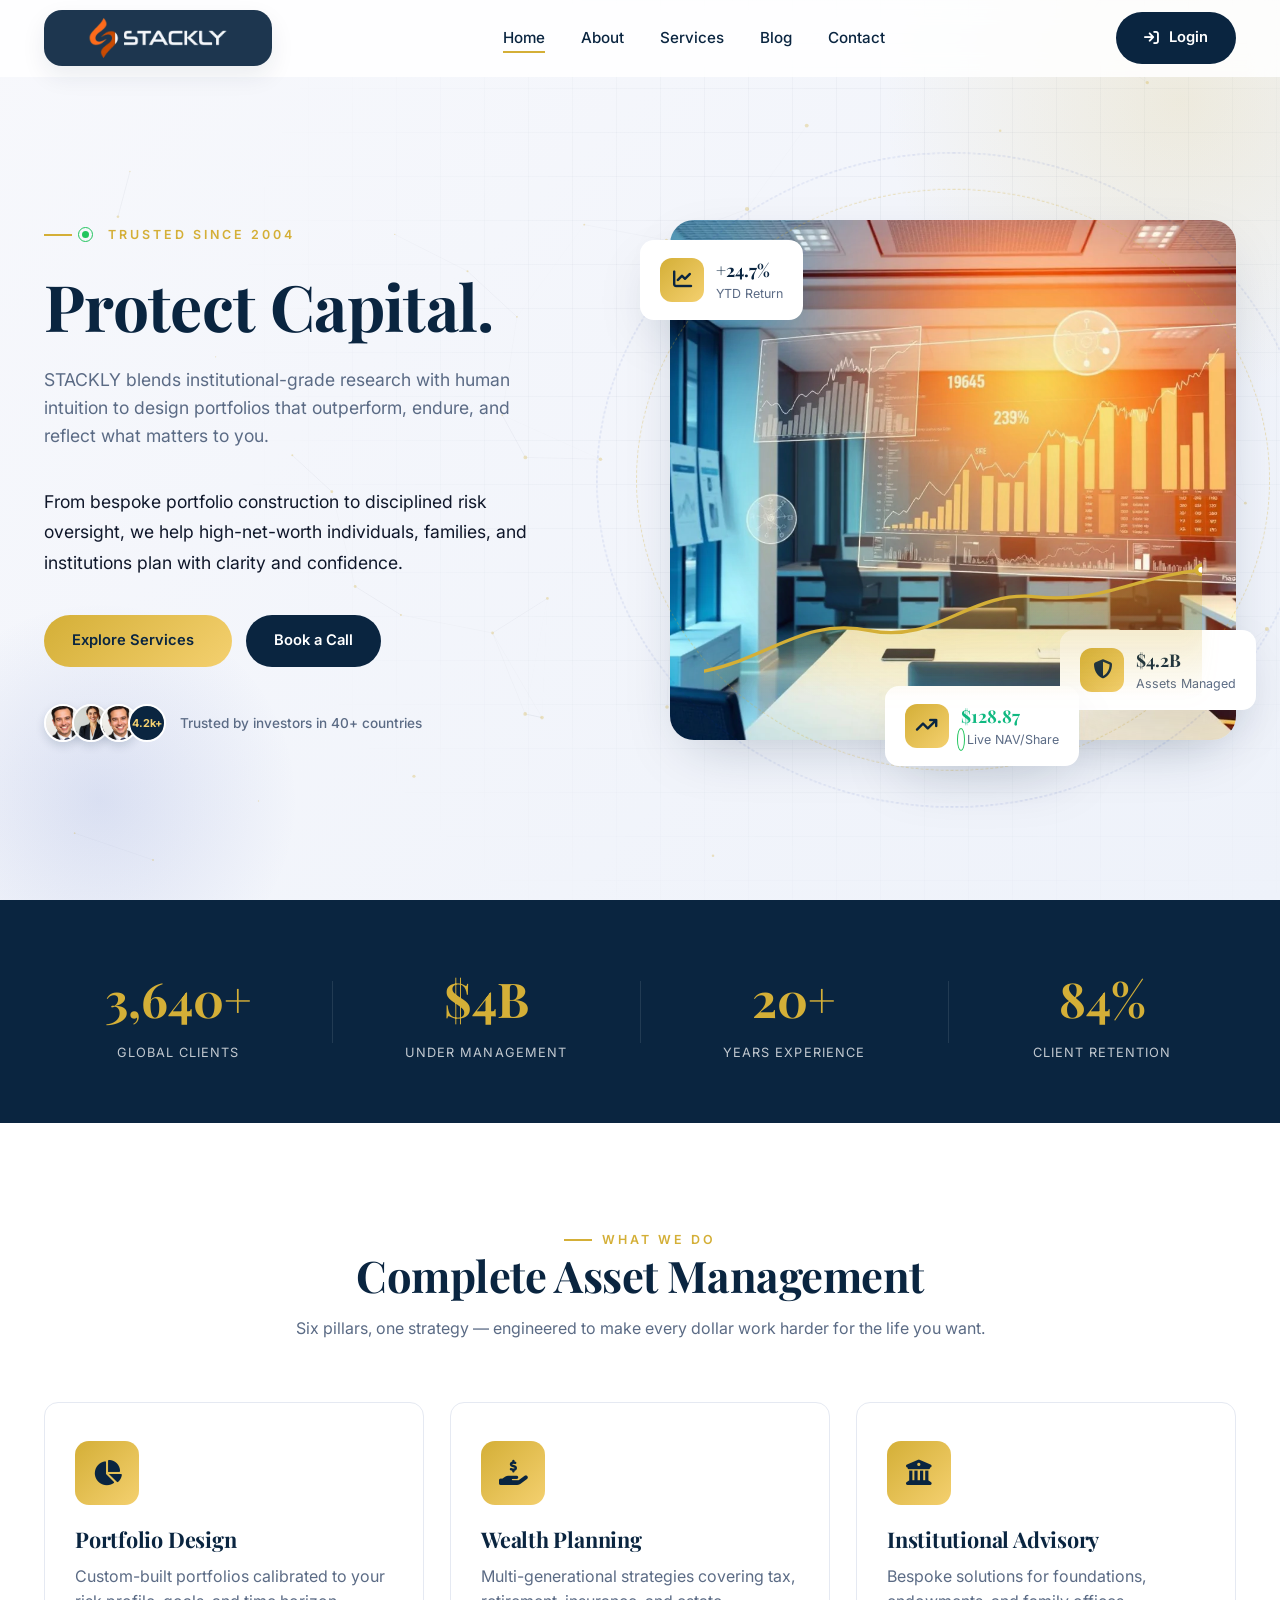
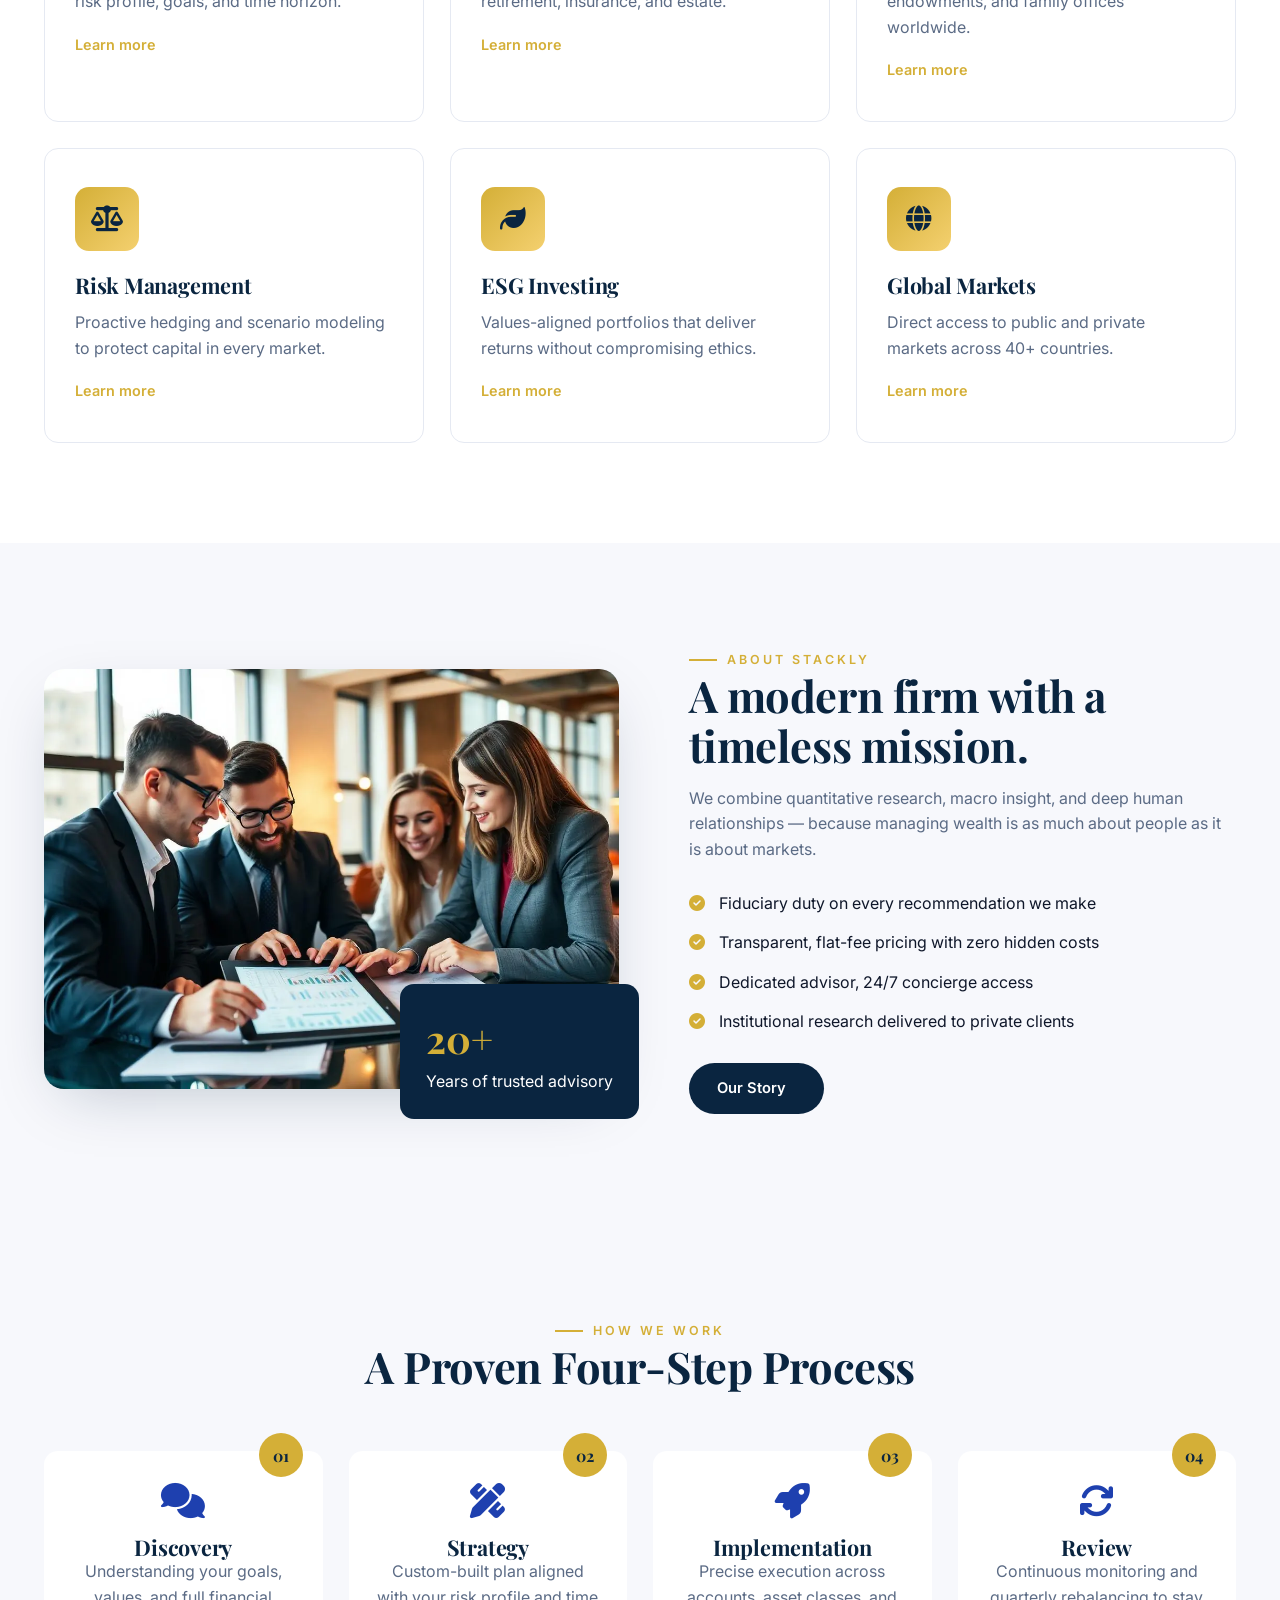
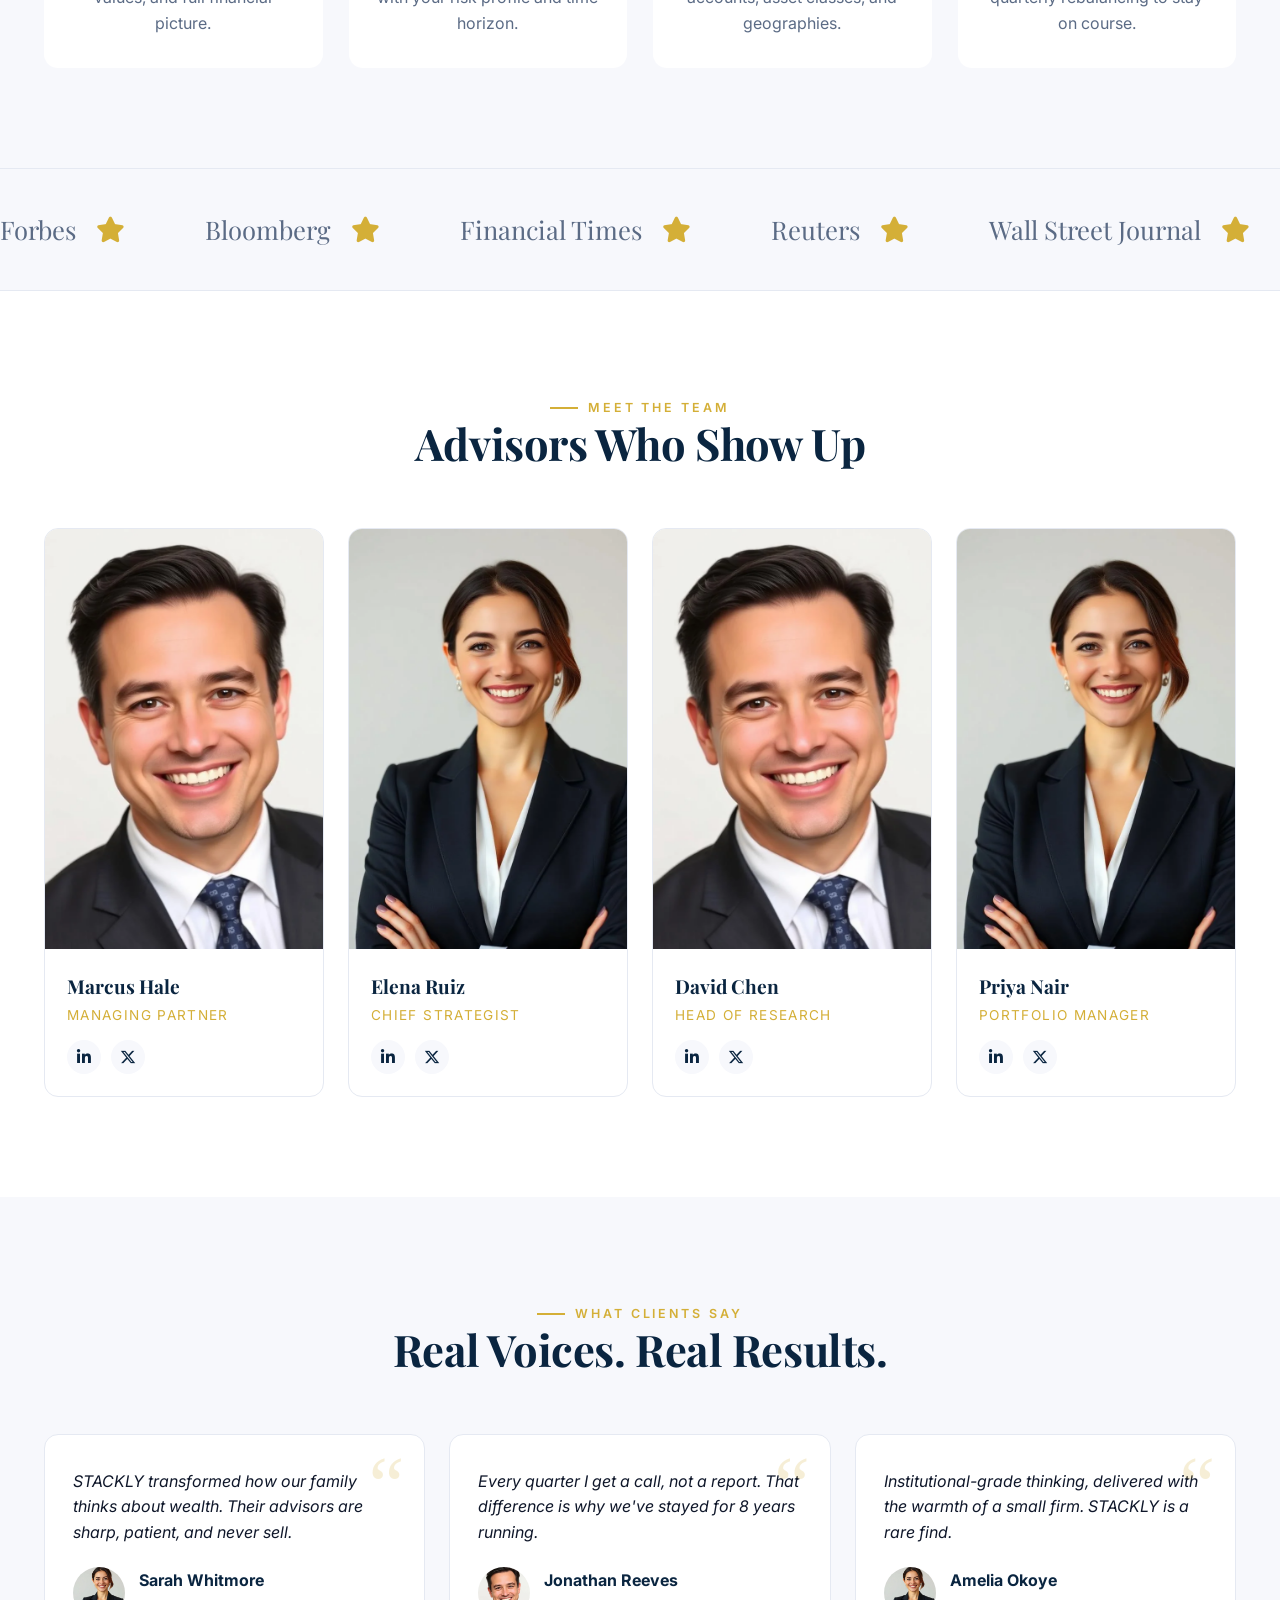
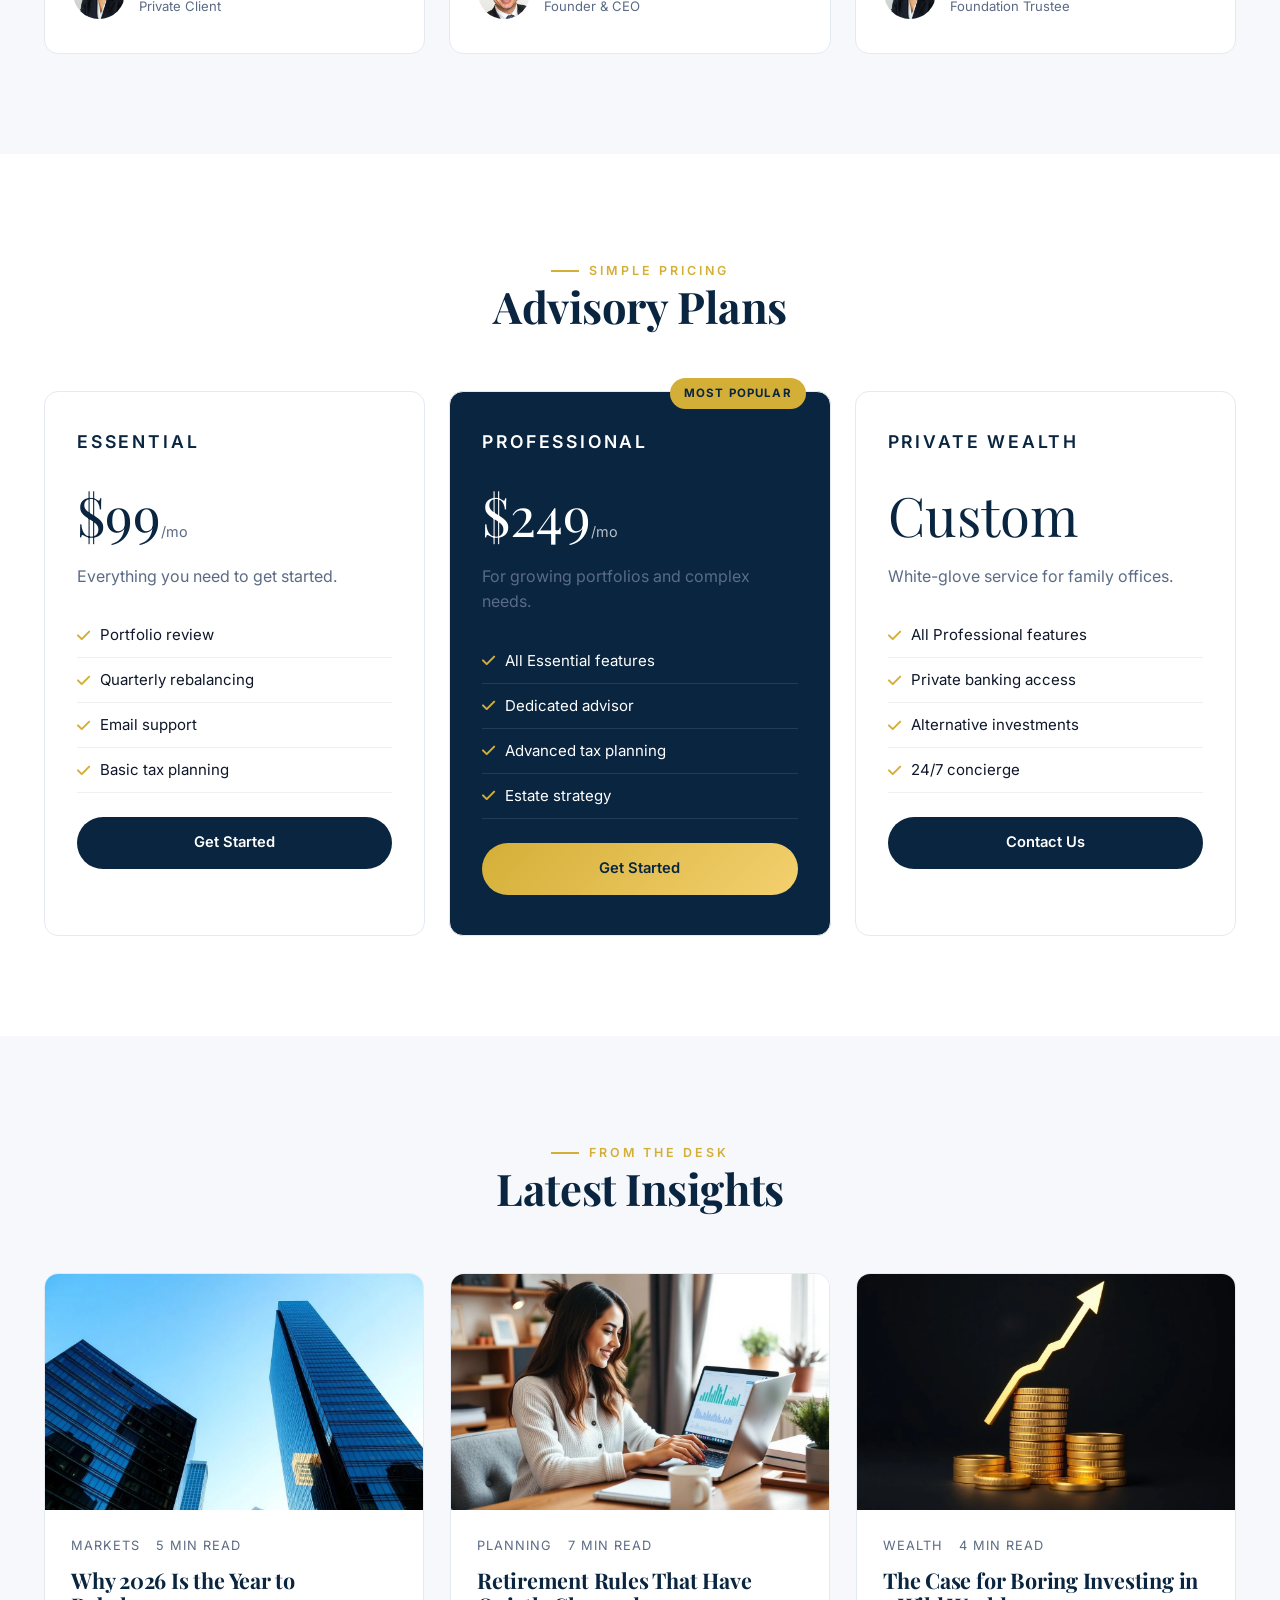
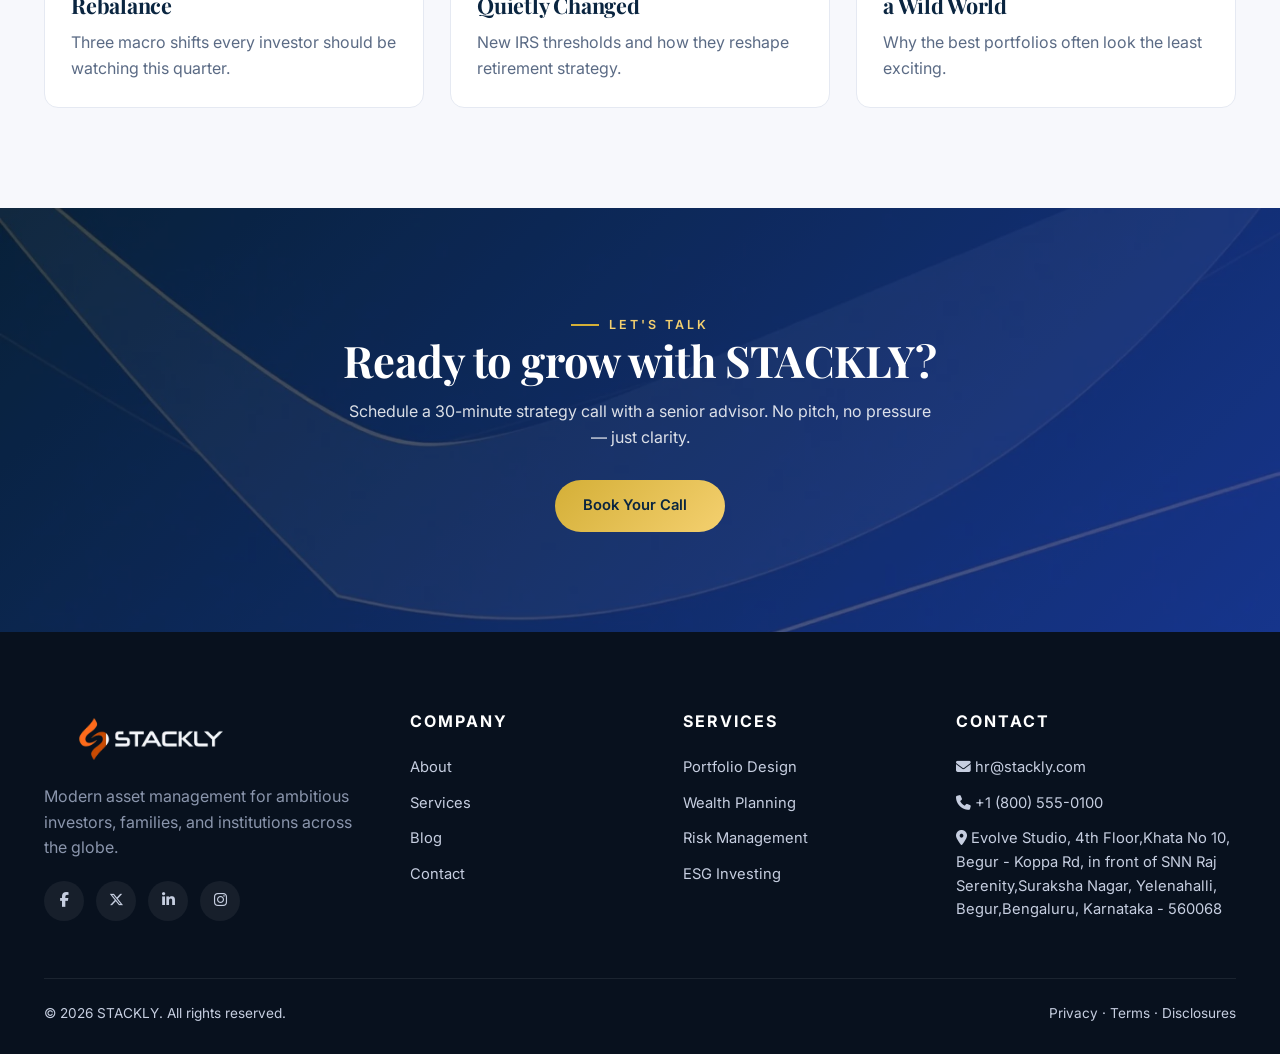
==== index.html @ d9e8af94 "first commit" ====
<!doctype html>
<html lang="en">
<head>
<meta charset="utf-8"/>
<meta name="viewport" content="width=device-width,initial-scale=1"/>
<title>STACKLY — Modern Asset Management for Ambitious Investors</title>
<meta name="description" content="STACKLY is an award-winning asset management firm helping investors build, protect, and grow generational wealth through data-driven strategies."/>
<link rel="preconnect" href="https://fonts.googleapis.com">
<link rel="preconnect" href="https://fonts.gstatic.com" crossorigin>
<link href="https://fonts.googleapis.com/css2?family=Inter:wght@400;500;600;700&family=Playfair+Display:wght@600;700&display=swap" rel="stylesheet">
<link rel="stylesheet" href="https://cdnjs.cloudflare.com/ajax/libs/font-awesome/6.5.1/css/all.min.css">
<link rel="stylesheet" href="css/style.css">
<link rel="icon" href="">
</head>
<body>
<nav class="nav">
  <div class="container nav-inner">
    <a href="index.html" class="nav-logo"><img src="logo-dark-themed%20(1).webp" alt="STACKLY Logo" class="nav-logo-img"/></a>
    <ul class="nav-links">
      <li><a href="index.html" class="active">Home</a></li>
      <li><a href="/about.html">About</a></li>
      <li><a href="/services.html">Services</a></li>
      <li><a href="/blog.html">Blog</a></li>
      <li><a href="/contact.html">Contact</a></li>
    </ul>
    <div class="nav-cta">
      <a href="/login.html" class="btn btn-primary"><i class="fa-solid fa-arrow-right-to-bracket"></i> Login</a>
      <button class="nav-toggle" aria-label="Menu"><i class="fa-solid fa-bars"></i></button>
    </div>
  </div>
</nav>

<!-- 1. HERO -->
<section class="hero">
  <canvas id="heroCanvas" class="hero-canvas" aria-hidden="true"></canvas>
  <div class="hero-grid-overlay" aria-hidden="true"></div>
  <div class="container hero-grid">
    <div class="hero-content reveal-l">
      <span class="eyebrow eyebrow-live"><span class="live-dot"></span>Trusted since 2004</span>
      <h1 class="hero-title"><span id="heroRotator" class="rotator-text">Grow Wealth.</span></h1>
      <p class="hero-sub">STACKLY blends institutional-grade research with human intuition to design portfolios that outperform, endure, and reflect what matters to you.</p>
      <p class="hero-copy">From bespoke portfolio construction to disciplined risk oversight, we help high-net-worth individuals, families, and institutions plan with clarity and confidence.</p>
      <div class="hero-cta">
        <a href="404.html" class="btn btn-gold magnetic"><span class="btn-txt">Explore Services <i class="fa-solid  "></i></span></a>
        <a href="404.html" class="btn btn-primary magnetic"><span class="btn-txt">Book a Call</span></a>
      </div>
      <div class="hero-trust">
        <div class="trust-avatars">
          <img src="/images/team1.webp" alt=""/>
          <img src="/images/team2.webp" alt=""/>
          <img src="/images/team1.webp" alt=""/>
          <span class="trust-more">4.2k+</span>
        </div>
        <span class="trust-txt">Trusted by investors in 40+ countries</span>
      </div>
    </div>
    <div class="hero-visual reveal-r" id="heroVisual">
      <div class="hero-visual-glow"></div>
      <div class="hero-orbit"></div>
      <div class="hero-orbit hero-orbit-2"></div>
      <img src="/images/hero.webp" alt="Asset management dashboard" width="1400" height="875"/>
      <svg class="hero-chart" viewBox="0 0 300 100" preserveAspectRatio="none" aria-hidden="true">
        <defs>
          <linearGradient id="chartFill" x1="0" y1="0" x2="0" y2="1">
            <stop offset="0%" stop-color="#d4af37" stop-opacity=".35"/>
            <stop offset="100%" stop-color="#d4af37" stop-opacity="0"/>
          </linearGradient>
        </defs>
        <path class="chart-fill" fill="url(#chartFill)" stroke="none" d="M0,80 C40,70 60,40 100,50 C140,60 160,20 200,25 C240,30 260,10 300,5 L300,100 L0,100 Z"/>
        <path class="chart-line" fill="none" d="M0,80 C40,70 60,40 100,50 C140,60 160,20 200,25 C240,30 260,10 300,5"/>
        <circle class="chart-dot" r="3.5" cx="300" cy="5"/>
      </svg>
      <div class="hero-badge b1"><div class="ic"><i class="fa-solid fa-chart-line"></i></div><div><div class="val" data-count-badge="24.7" data-badge-suffix="%" data-badge-prefix="+">+0%</div><div class="lbl">YTD Return</div></div></div>
      <div class="hero-badge b2"><div class="ic"><i class="fa-solid fa-shield-halved"></i></div><div><div class="val" data-count-badge="4.2" data-badge-suffix="B" data-badge-prefix="$">$0B</div><div class="lbl">Assets Managed</div></div></div>
      <div class="hero-badge b3 ticker-badge"><div class="ic ic-pulse"><i class="fa-solid fa-arrow-trend-up"></i></div><div><div class="val" id="tickerVal">$128.42</div><div class="lbl"><span class="live-dot sm"></span>Live NAV/Share</div></div></div>
    </div>
  </div>
</section>

<!-- 2. STATS -->
<section class="stats">
  <div class="container stats-grid">
    <div class="stat reveal-s"><div class="stat-num"><span data-count="4200" data-suffix="+">0</span></div><div class="stat-lbl">Global Clients</div></div>
    <div class="stat reveal-s"><div class="stat-num">$<span data-count="4">0</span>B</div><div class="stat-lbl">Under Management</div></div>
    <div class="stat reveal-s"><div class="stat-num"><span data-count="20">0</span>+</div><div class="stat-lbl">Years Experience</div></div>
    <div class="stat reveal-s"><div class="stat-num"><span data-count="98">0</span>%</div><div class="stat-lbl">Client Retention</div></div>
  </div>
</section>

<!-- 3. SERVICES -->
<section class="section">
  <div class="container">
    <div class="sec-head reveal"><span class="eyebrow">What we do</span><h2>Complete Asset Management</h2><p>Six pillars, one strategy — engineered to make every dollar work harder for the life you want.</p></div>
    <div class="svc-grid">
      <div class="svc-card reveal"><div class="svc-icon"><i class="fa-solid fa-chart-pie"></i></div><h3>Portfolio Design</h3><p>Custom-built portfolios calibrated to your risk profile, goals, and time horizon.</p><a href="404.html" class="svc-link">Learn more <i class="fa-solid "></i></a></div>
      <div class="svc-card reveal" data-stag="1"><div class="svc-icon"><i class="fa-solid fa-hand-holding-dollar"></i></div><h3>Wealth Planning</h3><p>Multi-generational strategies covering tax, retirement, insurance, and estate.</p><a href="404.html" class="svc-link">Learn more <i class="fa-solid  "></i></a></div>
      <div class="svc-card reveal" data-stag="2"><div class="svc-icon"><i class="fa-solid fa-building-columns"></i></div><h3>Institutional Advisory</h3><p>Bespoke solutions for foundations, endowments, and family offices worldwide.</p><a href="404.html" class="svc-link">Learn more <i class="fa-solid  "></i></a></div>
      <div class="svc-card reveal" data-stag="3"><div class="svc-icon"><i class="fa-solid fa-scale-balanced"></i></div><h3>Risk Management</h3><p>Proactive hedging and scenario modeling to protect capital in every market.</p><a href="404.html" class="svc-link">Learn more <i class="fa-solid  "></i></a></div>
      <div class="svc-card reveal" data-stag="4"><div class="svc-icon"><i class="fa-solid fa-leaf"></i></div><h3>ESG Investing</h3><p>Values-aligned portfolios that deliver returns without compromising ethics.</p><a href="404.html" class="svc-link">Learn more <i class="fa-solid  "></i></a></div>
      <div class="svc-card reveal" data-stag="5"><div class="svc-icon"><i class="fa-solid fa-globe"></i></div><h3>Global Markets</h3><p>Direct access to public and private markets across 40+ countries.</p><a href="404.html" class="svc-link">Learn more <i class="fa-solid "></i></a></div>
    </div>
  </div>
</section>

<!-- 4. ABOUT -->
<section class="section" style="background:var(--soft)">
  <div class="container about-grid">
    <div class="about-visual reveal-l">
      <img src="/images/about1.webp" alt="STACKLY team" width="1200" height="800"/>
      <div class="badge"><b>20+</b><span>Years of trusted advisory</span></div>
    </div>
    <div class="reveal-r">
      <span class="eyebrow">About STACKLY</span>
      <h2>A modern firm with a timeless mission.</h2>
      <p style="margin-top:16px">We combine quantitative research, macro insight, and deep human relationships — because managing wealth is as much about people as it is about markets.</p>
      <ul class="checklist">
        <li><i class="fa-solid fa-circle-check"></i> Fiduciary duty on every recommendation we make</li>
        <li><i class="fa-solid fa-circle-check"></i> Transparent, flat-fee pricing with zero hidden costs</li>
        <li><i class="fa-solid fa-circle-check"></i> Dedicated advisor, 24/7 concierge access</li>
        <li><i class="fa-solid fa-circle-check"></i> Institutional research delivered to private clients</li>
      </ul>
      <a href="404.html" class="btn btn-primary" style="margin-top:28px">Our Story <i class="fa-solid  "></i></a>
    </div>
  </div>
</section>

<!-- 5. PROCESS -->
<section class="section process">
  <div class="container">
    <div class="sec-head reveal"><span class="eyebrow">How we work</span><h2>A Proven Four-Step Process</h2></div>
    <div class="proc-grid">
      <div class="proc reveal"><div class="proc-num">01</div><i class="fa-solid fa-comments"></i><h3>Discovery</h3><p>Understanding your goals, values, and full financial picture.</p></div>
      <div class="proc reveal" data-stag="1"><div class="proc-num">02</div><i class="fa-solid fa-pen-ruler"></i><h3>Strategy</h3><p>Custom-built plan aligned with your risk profile and time horizon.</p></div>
      <div class="proc reveal" data-stag="2"><div class="proc-num">03</div><i class="fa-solid fa-rocket"></i><h3>Implementation</h3><p>Precise execution across accounts, asset classes, and geographies.</p></div>
      <div class="proc reveal" data-stag="3"><div class="proc-num">04</div><i class="fa-solid fa-arrows-rotate"></i><h3>Review</h3><p>Continuous monitoring and quarterly rebalancing to stay on course.</p></div>
    </div>
  </div>
</section>

<!-- 6. MARQUEE -->
<div class="marquee">
  <div class="marquee-track">
    <div class="marquee-item">Forbes <i class="fa-solid fa-star"></i></div>
    <div class="marquee-item">Bloomberg <i class="fa-solid fa-star"></i></div>
    <div class="marquee-item">Financial Times <i class="fa-solid fa-star"></i></div>
    <div class="marquee-item">Reuters <i class="fa-solid fa-star"></i></div>
    <div class="marquee-item">Wall Street Journal <i class="fa-solid fa-star"></i></div>
    <div class="marquee-item">The Economist <i class="fa-solid fa-star"></i></div>
    <div class="marquee-item">Forbes <i class="fa-solid fa-star"></i></div>
    <div class="marquee-item">Bloomberg <i class="fa-solid fa-star"></i></div>
    <div class="marquee-item">Financial Times <i class="fa-solid fa-star"></i></div>
    <div class="marquee-item">Reuters <i class="fa-solid fa-star"></i></div>
  </div>
</div>

<!-- 7. TEAM -->
<section class="section">
  <div class="container">
    <div class="sec-head reveal"><span class="eyebrow">Meet the team</span><h2>Advisors Who Show Up</h2></div>
    <div class="team-grid">
      <div class="team-card reveal"><img src="/images/team1.webp" alt="Advisor" width="800" height="1000"/><div class="team-info"><b>Marcus Hale</b><span>Managing Partner</span><div class="team-social"><a href="404.html" data-social><i class="fa-brands fa-linkedin-in"></i></a><a href="404.html" data-social><i class="fa-brands fa-x-twitter"></i></a></div></div></div>
      <div class="team-card reveal" data-stag="1"><img src="/images/team2.webp" alt="Advisor" width="800" height="1000"/><div class="team-info"><b>Elena Ruiz</b><span>Chief Strategist</span><div class="team-social"><a href="404.html" data-social><i class="fa-brands fa-linkedin-in"></i></a><a href="404.html" data-social><i class="fa-brands fa-x-twitter"></i></a></div></div></div>
      <div class="team-card reveal" data-stag="2"><img src="/images/team1.webp" alt="Advisor" width="800" height="1000"/><div class="team-info"><b>David Chen</b><span>Head of Research</span><div class="team-social"><a href="404.html" data-social><i class="fa-brands fa-linkedin-in"></i></a><a href="404.html" data-social><i class="fa-brands fa-x-twitter"></i></a></div></div></div>
      <div class="team-card reveal" data-stag="3"><img src="/images/team2.webp" alt="Advisor" width="800" height="1000"/><div class="team-info"><b>Priya Nair</b><span>Portfolio Manager</span><div class="team-social"><a href="404.html" data-social><i class="fa-brands fa-linkedin-in"></i></a><a href="404.html" data-social><i class="fa-brands fa-x-twitter"></i></a></div></div></div>
    </div>
  </div>
</section>

<!-- 8. TESTIMONIALS -->
<section class="section" style="background:var(--soft)">
  <div class="container">
    <div class="sec-head reveal"><span class="eyebrow">What clients say</span><h2>Real Voices. Real Results.</h2></div>
    <div class="test-grid">
      <div class="test reveal"><p>STACKLY transformed how our family thinks about wealth. Their advisors are sharp, patient, and never sell.</p><div class="test-who"><img src="/images/team2.webp" class="av" alt=""/><div><b>Sarah Whitmore</b><span>Private Client</span></div></div></div>
      <div class="test reveal" data-stag="1"><p>Every quarter I get a call, not a report. That difference is why we've stayed for 8 years running.</p><div class="test-who"><img src="/images/team1.webp" class="av" alt=""/><div><b>Jonathan Reeves</b><span>Founder & CEO</span></div></div></div>
      <div class="test reveal" data-stag="2"><p>Institutional-grade thinking, delivered with the warmth of a small firm. STACKLY is a rare find.</p><div class="test-who"><img src="/images/team2.webp" class="av" alt=""/><div><b>Amelia Okoye</b><span>Foundation Trustee</span></div></div></div>
    </div>
  </div>
</section>

<!-- 9. PRICING -->
<section class="section">
  <div class="container">
    <div class="sec-head reveal"><span class="eyebrow">Simple pricing</span><h2>Advisory Plans</h2></div>
    <div class="price-grid">
      <div class="price reveal"><h3>Essential</h3><div class="amt">$99<small>/mo</small></div><p>Everything you need to get started.</p><ul><li><i class="fa-solid fa-check"></i>Portfolio review</li><li><i class="fa-solid fa-check"></i>Quarterly rebalancing</li><li><i class="fa-solid fa-check"></i>Email support</li><li><i class="fa-solid fa-check"></i>Basic tax planning</li></ul><a href="/contact.html" class="btn btn-primary" style="width:100%;justify-content:center">Get Started</a></div>
      <div class="price pop reveal" data-stag="1"><span class="price-tag">Most Popular</span><h3>Professional</h3><div class="amt">$249<small>/mo</small></div><p>For growing portfolios and complex needs.</p><ul><li><i class="fa-solid fa-check"></i>All Essential features</li><li><i class="fa-solid fa-check"></i>Dedicated advisor</li><li><i class="fa-solid fa-check"></i>Advanced tax planning</li><li><i class="fa-solid fa-check"></i>Estate strategy</li></ul><a href="/contact.html" class="btn btn-gold" style="width:100%;justify-content:center">Get Started</a></div>
      <div class="price reveal" data-stag="2"><h3>Private Wealth</h3><div class="amt">Custom</div><p>White-glove service for family offices.</p><ul><li><i class="fa-solid fa-check"></i>All Professional features</li><li><i class="fa-solid fa-check"></i>Private banking access</li><li><i class="fa-solid fa-check"></i>Alternative investments</li><li><i class="fa-solid fa-check"></i>24/7 concierge</li></ul><a href="/contact.html" class="btn btn-primary" style="width:100%;justify-content:center">Contact Us</a></div>
    </div>
  </div>
</section>

<!-- 10. BLOG -->
<section class="section" style="background:var(--soft)">
  <div class="container">
    <div class="sec-head reveal"><span class="eyebrow">From the desk</span><h2>Latest Insights</h2></div>
    <div class="blog-grid">
      <a href="404.html" class="blog-card reveal"><div class="blog-thumb"><img src="/images/blog1.webp" alt=""/></div><div class="blog-body"><div class="blog-meta"><span>Markets</span><span>5 min read</span></div><h3>Why 2026 Is the Year to Rebalance</h3><p>Three macro shifts every investor should be watching this quarter.</p></div></a>
      <a href="404.html" class="blog-card reveal" data-stag="1"><div class="blog-thumb"><img src="/images/blog2.webp" alt=""/></div><div class="blog-body"><div class="blog-meta"><span>Planning</span><span>7 min read</span></div><h3>Retirement Rules That Have Quietly Changed</h3><p>New IRS thresholds and how they reshape retirement strategy.</p></div></a>
      <a href="404.html" class="blog-card reveal" data-stag="2"><div class="blog-thumb"><img src="/images/blog3.webp" alt=""/></div><div class="blog-body"><div class="blog-meta"><span>Wealth</span><span>4 min read</span></div><h3>The Case for Boring Investing in a Wild World</h3><p>Why the best portfolios often look the least exciting.</p></div></a>
    </div>
  </div>
</section>

<!-- 11. CTA -->
<section class="section cta">
  <div class="container">
    <span class="eyebrow" style="color:var(--gold2)">Let's talk</span>
    <h2>Ready to grow with STACKLY?</h2>
    <p>Schedule a 30-minute strategy call with a senior advisor. No pitch, no pressure — just clarity.</p>
    <a href="/contact.html" class="btn btn-gold">Book Your Call <i class="fa-solid "></i></a>
  </div>
</section>

<!-- FOOTER -->
<footer class="footer">
  <div class="container">
    <div class="footer-grid">
      <div>
        <a href="index.html" class="footer-brand-logo"><img src="logo-dark-themed%20(1).webp" alt="STACKLY" class="brand-logo"/></a>
        <p style="color:#8a95ac">Modern asset management for ambitious investors, families, and institutions across the globe.</p>
        <div class="socials">
          <a href="404.html" data-social aria-label="Facebook"><i class="fa-brands fa-facebook-f"></i></a>
          <a href="404.html" data-social aria-label="Twitter"><i class="fa-brands fa-x-twitter"></i></a>
          <a href="404.html" data-social aria-label="LinkedIn"><i class="fa-brands fa-linkedin-in"></i></a>
          <a href="404.html" data-social aria-label="Instagram"><i class="fa-brands fa-instagram"></i></a>
        </div>
      </div>
      <div><h4>Company</h4><a href="/about.html">About</a><a href="/services.html">Services</a><a href="/blog.html">Blog</a><a href="/contact.html">Contact</a></div>
      <div><h4>Services</h4><a href="404.html">Portfolio Design</a><a href="404.html">Wealth Planning</a><a href="404.html">Risk Management</a><a href="404.html">ESG Investing</a></div>
      <div><h4>Contact</h4><a href="mailto:hello@stackly.com"><i class="fa-solid fa-envelope"></i> hr@stackly.com</a><a href="tel:+18005550100"><i class="fa-solid fa-phone"></i> +1 (800) 555-0100</a><a href="/contact.html"><i class="fa-solid fa-location-dot"></i> Evolve Studio, 4th Floor,Khata No 10, Begur - Koppa Rd, in front of SNN Raj Serenity,Suraksha Nagar, Yelenahalli, Begur,Bengaluru, Karnataka - 560068</a></div>
    </div>
    <div class="footer-bot"><span>© <span data-year></span> STACKLY. All rights reserved.</span><span>Privacy · Terms · Disclosures</span></div>
  </div>
</footer>
<script src="js/main.js"></script>
</body>
</html>
---- css/style.css ----
/* STACKLY — Asset Management */
:root{
  --bg:#0b1220;--bg2:#0f172a;--surface:#111a2e;--card:#141e36;
  --ink:#0b1220;--text:#0f172a;--muted:#5b6b85;--line:#e5e9f2;
  --gold:#d4af37;--gold2:#f4d06f;--primary:#0a2540;--accent:#1e40af;
  --white:#ffffff;--soft:#f7f8fc;
  --shadow:0 20px 60px -20px rgba(10,37,64,.25);
  --radius:14px;--container:1240px;
  --ease:cubic-bezier(.2,.7,.2,1);
}
*{box-sizing:border-box;margin:0;padding:0}
html{scroll-behavior:smooth}
body{font-family:'Inter',system-ui,-apple-system,Segoe UI,Roboto,sans-serif;color:var(--text);background:#fff;line-height:1.6;-webkit-font-smoothing:antialiased;overflow-x:hidden}
h1,h2,h3,h4{font-family:'Playfair Display',Georgia,serif;color:var(--primary);line-height:1.15;font-weight:700;letter-spacing:-.01em}
h1{font-size:clamp(2.4rem,5vw,4.4rem)}
h2{font-size:clamp(1.9rem,3.4vw,2.9rem)}
h3{font-size:1.35rem}
p{color:var(--muted)}
a{color:inherit;text-decoration:none}
img{max-width:100%;display:block}
.container{max-width:var(--container);margin:0 auto;padding:0 24px}
.section{padding:100px 0;position:relative}
.eyebrow{display:inline-flex;align-items:center;gap:10px;font-size:.78rem;letter-spacing:.24em;text-transform:uppercase;color:var(--gold);font-weight:600}
.eyebrow::before{content:"";width:28px;height:2px;background:var(--gold)}
.btn{display:inline-flex;align-items:center;gap:10px;padding:14px 28px;border-radius:999px;font-weight:600;font-size:.92rem;transition:.35s var(--ease);border:none;cursor:pointer;position:relative;overflow:hidden}
.btn-primary{background:var(--primary);color:#fff}
.btn-primary:hover{background:var(--gold);color:var(--primary);transform:translateY(-3px);box-shadow:0 15px 30px -10px rgba(212,175,55,.5)}
.btn-gold{background:linear-gradient(135deg,var(--gold),var(--gold2));color:var(--primary)}
.btn-gold:hover{transform:translateY(-3px);box-shadow:0 15px 30px -10px rgba(212,175,55,.6)}
.btn-ghost{background:transparent;color:#fff;border:1px solid rgba(255,255,255,.3)}
.btn-ghost:hover{background:#fff;color:var(--primary)}
.form-error{color:#ff8f8f;font-size:.88rem;margin-top:10px;min-height:20px;width:100%;text-align:center}
.btn i{transition:transform .3s var(--ease)}
.btn:hover i{transform:translateX(4px)}

/* NAV */
.nav{position:fixed;top:0;left:0;right:0;z-index:100;padding:10px 0;background:rgba(255,255,255,.85);backdrop-filter:blur(14px);border-bottom:1px solid transparent;transition:.3s}
.nav.scrolled{box-shadow:0 10px 30px -20px rgba(0,0,0,.15);border-color:var(--line)}
.nav-inner{display:flex;align-items:center;justify-content:space-between;gap:24px;min-height:52px}
.nav-logo{display:inline-flex;align-items:center;padding:8px 12px;border-radius:18px;background:rgba(10,37,64,.92);box-shadow:0 10px 25px rgba(10,37,64,.08)}
.nav-logo-img{height:40px;width:auto;display:block}
.nav-logo-text{margin-left:12px;color:#2563eb;font-size:1rem;font-weight:700;letter-spacing:.18em;text-transform:uppercase;display:inline-block}
.nav-links{display:flex;gap:36px;align-items:center;list-style:none}
.nav-links a{color:var(--primary);font-weight:500;font-size:.95rem;position:relative;padding:6px 0}
.nav-links a::after{content:"";position:absolute;bottom:0;left:0;height:2px;width:0;background:var(--gold);transition:.35s var(--ease)}
.nav-links a:hover::after,.nav-links a.active::after{width:100%}
.nav-cta{display:flex;gap:12px;align-items:center}
.nav-toggle{display:none;background:none;border:none;color:var(--primary);font-size:1.6rem;cursor:pointer}

/* HERO */
.hero{min-height:100vh;display:flex;align-items:center;padding:140px 0 80px;background:linear-gradient(135deg,#f7f8fc 0%,#eef2fa 100%);position:relative;overflow:hidden}
.hero::before{content:"";position:absolute;top:-200px;right:-200px;width:600px;height:600px;background:radial-gradient(circle,rgba(212,175,55,.15),transparent 70%);animation:float 8s ease-in-out infinite}
.hero::after{content:"";position:absolute;bottom:-100px;left:-100px;width:400px;height:400px;background:radial-gradient(circle,rgba(30,64,175,.12),transparent 70%);animation:float 10s ease-in-out infinite reverse}
.hero-grid{display:grid;grid-template-columns:1fr 1fr;gap:60px;align-items:center;position:relative;z-index:2}
.hero-content .eyebrow{margin-bottom:24px}
.hero-content h1{margin-bottom:24px;opacity:0;transform:translateY(18px);animation:heroTitleIn .9s var(--ease) forwards .35s}
.hero-content h1 .rotator-text{display:inline-block;color:var(--primary);font-size:clamp(3rem,5vw,4.4rem);line-height:1.05;opacity:0;animation:heroTitleAccent .9s var(--ease) forwards .7s}
.hero-content p{font-size:1.1rem;margin-bottom:36px;max-width:520px}
.hero-cta{display:flex;gap:14px;flex-wrap:wrap}

@keyframes heroTitleIn{from{opacity:0;transform:translateY(18px)}to{opacity:1;transform:translateY(0)}}
@keyframes heroTitleAccent{from{opacity:0;transform:translateY(12px)}to{opacity:1;transform:translateY(0)}}

.rotator-text{opacity:1;transition:opacity .3s ease}
.rotator-fade-out{opacity:0}
.hero-visual{position:relative;min-height:520px}
.hero-visual img{border-radius:24px;box-shadow:var(--shadow);animation:heroFloat 6s ease-in-out infinite;max-height:520px;width:auto;object-fit:cover}
.hero-copy{opacity:0;animation:fadeUp .9s var(--ease) forwards;animation-delay:1.15s;color:var(--text);margin-top:18px;max-width:520px;line-height:1.75;}
.hero-badge{position:absolute;background:#fff;padding:16px 20px;border-radius:14px;box-shadow:var(--shadow);display:flex;align-items:center;gap:12px;animation:heroFloat 5s ease-in-out infinite}
.hero-badge.b1{top:20px;left:-30px;animation-delay:-2s}
.hero-badge.b2{bottom:30px;right:-20px;animation-delay:-3s}
.hero-badge .ic{width:44px;height:44px;border-radius:12px;background:linear-gradient(135deg,var(--gold),var(--gold2));display:grid;place-items:center;color:var(--primary);font-size:1.2rem}
.hero-badge .val{font-weight:700;color:var(--primary);font-size:1.1rem;font-family:'Playfair Display',serif}
.hero-badge .lbl{font-size:.78rem;color:var(--muted)}

@keyframes float{0%,100%{transform:translate(0,0)}50%{transform:translate(30px,-30px)}}
@keyframes heroFloat{0%,100%{transform:translateY(0)}50%{transform:translateY(-14px)}}

/* ===== Advanced hero animation layer ===== */
.hero-canvas{position:absolute;inset:0;width:100%;height:100%;z-index:1;opacity:.55;pointer-events:none}
.hero-grid-overlay{position:absolute;inset:0;z-index:1;pointer-events:none;
  background-image:linear-gradient(rgba(10,37,64,.05) 1px,transparent 1px),linear-gradient(90deg,rgba(10,37,64,.05) 1px,transparent 1px);
  background-size:44px 44px;
  -webkit-mask-image:radial-gradient(circle at 70% 40%,#000 0%,transparent 65%);
  mask-image:radial-gradient(circle at 70% 40%,#000 0%,transparent 65%);
}

/* Live/eyebrow dot */
.eyebrow-live{display:inline-flex;align-items:center}
.live-dot{width:7px;height:7px;border-radius:50%;background:#22c55e;margin-right:9px;position:relative;flex-shrink:0}
.live-dot::after{content:"";position:absolute;inset:-4px;border-radius:50%;border:1.5px solid #22c55e;animation:pulseRing 1.8s ease-out infinite}
.live-dot.sm{width:6px;height:6px;margin-right:6px}

@keyframes pulseRing{0%{transform:scale(.6);opacity:.9}100%{transform:scale(2.2);opacity:0}}

/* Split-title word reveal */
.hero-title .word{display:inline-block;overflow:hidden;vertical-align:top}
.hero-title .word > span{display:inline-block;transform:translateY(110%);opacity:0;animation:wordUp .85s var(--ease) forwards;animation-delay:calc(var(--w,0) * .07s + .15s)}
@keyframes wordUp{to{transform:translateY(0);opacity:1}}
.hero-sub{opacity:0;animation:fadeUp .9s var(--ease) forwards;animation-delay:.9s}
.hero-cta{opacity:0;animation:fadeUp .9s var(--ease) forwards;animation-delay:1.05s}
.hero-trust{opacity:0;animation:fadeUp .9s var(--ease) forwards;animation-delay:1.2s}
@keyframes fadeUp{from{opacity:0;transform:translateY(16px)}to{opacity:1;transform:translateY(0)}}

/* Trust row */
.hero-trust{display:flex;align-items:center;gap:14px;margin-top:38px}
.trust-avatars{display:flex;align-items:center}
.trust-avatars img{width:38px;height:38px;border-radius:50%;object-fit:cover;border:2.5px solid #fff;box-shadow:0 4px 10px rgba(10,37,64,.15);margin-left:-10px;transition:.3s var(--ease)}
.trust-avatars img:first-child{margin-left:0}
.trust-avatars:hover img{transform:translateY(-4px)}
.trust-more{width:38px;height:38px;border-radius:50%;background:var(--primary);color:var(--gold2);font-size:.68rem;font-weight:700;display:grid;place-items:center;margin-left:-10px;border:2.5px solid #fff}
.trust-txt{font-size:.85rem;color:var(--muted);font-weight:500}

/* Magnetic buttons */
.magnetic{will-change:transform}
.magnetic .btn-txt{display:inline-flex;align-items:center;gap:10px;transition:transform .2s var(--ease)}

/* Hero visual glow + orbit rings */
.hero-visual-glow{position:absolute;top:50%;left:50%;width:110%;height:110%;transform:translate(-50%,-50%);
  background:radial-gradient(circle,rgba(212,175,55,.22),transparent 60%);
  filter:blur(10px);animation:glowPulse 4s ease-in-out infinite;z-index:0}
@keyframes glowPulse{0%,100%{opacity:.6;transform:translate(-50%,-50%) scale(1)}50%{opacity:1;transform:translate(-50%,-50%) scale(1.06)}}

.hero-orbit{position:absolute;top:50%;left:50%;width:112%;height:112%;transform:translate(-50%,-50%);
  border:1px dashed rgba(212,175,55,.35);border-radius:50%;z-index:0;animation:spin 26s linear infinite}
.hero-orbit-2{width:126%;height:126%;border-color:rgba(30,64,175,.18);animation-duration:38s;animation-direction:reverse}
@keyframes spin{from{transform:translate(-50%,-50%) rotate(0)}to{transform:translate(-50%,-50%) rotate(360deg)}}

/* Animated growth chart line over hero image */
.hero-chart{position:absolute;left:6%;right:6%;bottom:8%;width:88%;height:26%;z-index:2;pointer-events:none;filter:drop-shadow(0 6px 10px rgba(212,175,55,.35))}
.chart-line{stroke:#d4af37;stroke-width:2.4;stroke-linecap:round;stroke-linejoin:round;
  stroke-dasharray:520;stroke-dashoffset:520;animation:drawLine 2.6s var(--ease) forwards .6s}
.chart-fill{opacity:0;animation:fadeIn 1s ease forwards 2.2s}
.chart-dot{fill:#fff;stroke:#d4af37;stroke-width:2.5;opacity:0;animation:fadeIn .4s ease forwards 3.1s,dotPulse 2s ease-in-out infinite 3.4s}
@keyframes drawLine{to{stroke-dashoffset:0}}
@keyframes fadeIn{to{opacity:1}}
@keyframes dotPulse{0%,100%{r:3.5}50%{r:5}}

/* Ticker badge */
.ic-pulse{position:relative}
.ic-pulse::after{content:"";position:absolute;inset:-6px;border-radius:16px;border:2px solid var(--gold);opacity:0;animation:iconPulse 2.4s ease-in-out infinite}
@keyframes iconPulse{0%{opacity:.5;transform:scale(1)}100%{opacity:0;transform:scale(1.28)}}
.hero-badge.b3{top:auto;left:auto;bottom:-26px;left:38%;animation-delay:-1s}
#tickerVal{transition:color .3s}
#tickerVal.tick-up{color:#10b981}
#tickerVal.tick-down{color:#ef4444}

@media (prefers-reduced-motion:reduce){
  .hero-title .word > span,.hero-sub,.hero-cta,.hero-trust{animation:none !important;opacity:1 !important;transform:none !important}
  .chart-line,.chart-fill,.chart-dot{animation:none !important;opacity:1 !important;stroke-dashoffset:0 !important}
  .hero-orbit,.hero-orbit-2,.hero-visual-glow,.live-dot::after,.ic-pulse::after,.hero-visual img,.hero-badge{animation:none !important}
  .hero-canvas{display:none}
}
@media (max-width:960px){
  .hero-badge.b3{display:none}
  .hero-chart{display:none}
}

/* Stats */
.stats{background:var(--primary);color:#fff;padding:60px 0}
.stats-grid{display:grid;grid-template-columns:repeat(4,1fr);gap:40px}
.stat{text-align:center;position:relative}
.stat + .stat::before{content:"";position:absolute;left:-20px;top:20%;bottom:20%;width:1px;background:rgba(255,255,255,.1)}
.stat-num{font-family:'Playfair Display',serif;font-size:3rem;font-weight:700;color:var(--gold)}
.stat-lbl{color:rgba(255,255,255,.75);letter-spacing:.08em;text-transform:uppercase;font-size:.8rem;margin-top:6px}

/* Section head */
.sec-head{text-align:center;max-width:720px;margin:0 auto 60px}
.sec-head p{margin-top:16px}

/* Services grid */
.svc-grid{display:grid;grid-template-columns:repeat(3,1fr);gap:26px}
.svc-card{padding:38px 30px;background:#fff;border:1px solid var(--line);border-radius:var(--radius);transition:.4s var(--ease);position:relative;overflow:hidden;cursor:pointer}
.svc-card::before{content:"";position:absolute;inset:0;background:linear-gradient(135deg,var(--primary),var(--accent));opacity:0;transition:.4s var(--ease);z-index:0}
.svc-card > *{position:relative;z-index:1;transition:color .4s}
.svc-card:hover{transform:translateY(-10px);box-shadow:var(--shadow)}
.svc-card:hover::before{opacity:1}
.svc-card:hover h3,.svc-card:hover p,.svc-card:hover .svc-link{color:#fff}
.svc-icon{width:64px;height:64px;border-radius:14px;background:linear-gradient(135deg,var(--gold),var(--gold2));display:grid;place-items:center;color:var(--primary);font-size:1.6rem;margin-bottom:22px;transition:.4s var(--ease)}
.svc-card:hover .svc-icon{transform:rotate(-8deg) scale(1.05)}
.svc-card h3{margin-bottom:12px}
.svc-link{display:inline-flex;align-items:center;gap:8px;margin-top:18px;color:var(--gold);font-weight:600;font-size:.9rem}

/* About */
.about-grid{display:grid;grid-template-columns:1.05fr 1fr;gap:70px;align-items:center}
.about-visual{position:relative}
.about-visual img{border-radius:20px;box-shadow:var(--shadow);max-height:420px;object-fit:cover;width:100%}
.about-visual .badge{position:absolute;bottom:-30px;right:-20px;background:var(--primary);color:#fff;padding:24px 26px;border-radius:14px}
.about-visual .badge b{font-family:'Playfair Display',serif;font-size:2.4rem;color:var(--gold);display:block}
.checklist{margin-top:28px;display:grid;gap:14px}
.checklist li{list-style:none;display:flex;gap:14px;align-items:flex-start;color:var(--text)}
.checklist i{color:var(--gold);margin-top:4px}

/* Process */
.process{background:var(--soft)}
.proc-grid{display:grid;grid-template-columns:repeat(4,1fr);gap:26px}
.proc{background:#fff;padding:32px 26px;border-radius:var(--radius);text-align:center;position:relative;transition:.4s}
.proc-num{position:absolute;top:-18px;right:20px;width:44px;height:44px;border-radius:50%;background:var(--gold);color:var(--primary);display:grid;place-items:center;font-weight:700;font-family:'Playfair Display',serif}
.proc:hover{transform:translateY(-8px);box-shadow:var(--shadow)}
.proc i{font-size:2.2rem;color:var(--accent);margin-bottom:16px}

/* Testimonials */
.test-grid{display:grid;grid-template-columns:repeat(3,1fr);gap:24px}
.test{background:#fff;padding:34px 28px;border-radius:var(--radius);border:1px solid var(--line);transition:.4s;position:relative}
.test::before{content:"\201C";position:absolute;top:10px;right:20px;font-size:5rem;color:var(--gold);opacity:.2;font-family:Georgia,serif;line-height:1}
.test p{color:var(--text);margin-bottom:22px;font-style:italic}
.test-who{display:flex;align-items:center;gap:14px}
.test-who .av{width:52px;height:52px;border-radius:50%;object-fit:cover}
.test-who b{color:var(--primary);display:block}
.test-who span{font-size:.82rem;color:var(--muted)}
.test:hover{transform:translateY(-6px);box-shadow:var(--shadow)}

/* Team */
.team-grid{display:grid;grid-template-columns:repeat(4,1fr);gap:24px}
.team-card{background:#fff;border-radius:var(--radius);overflow:hidden;transition:.4s;border:1px solid var(--line)}
.team-card img{aspect-ratio:4/5;object-fit:cover;transition:.6s;max-height:420px;width:100%;}
.team-card:hover{transform:translateY(-8px);box-shadow:var(--shadow)}
.team-card:hover img{transform:scale(1.05)}
.team-info{padding:22px}
.team-info b{color:var(--primary);font-family:'Playfair Display',serif;font-size:1.2rem;display:block}
.team-info span{color:var(--gold);font-size:.85rem;letter-spacing:.1em;text-transform:uppercase}
.team-social{display:flex;gap:10px;margin-top:12px}
.team-social a{width:34px;height:34px;border-radius:50%;background:var(--soft);display:grid;place-items:center;color:var(--primary);transition:.3s}
.team-social a:hover{background:var(--gold);color:var(--primary)}

/* Pricing */
.price-grid{display:grid;grid-template-columns:repeat(3,1fr);gap:24px}
.price{background:#fff;border:1px solid var(--line);border-radius:var(--radius);padding:40px 32px;transition:.4s;position:relative}
.price.pop{background:var(--primary);color:#fff;transform:scale(1.04)}
.price.pop h3,.price.pop .amt{color:#fff}
.price.pop .amt small{color:rgba(255,255,255,.7)}
.price:hover{transform:translateY(-8px);box-shadow:var(--shadow)}
.price.pop:hover{transform:scale(1.04) translateY(-8px)}
.price-tag{position:absolute;top:-14px;right:24px;background:var(--gold);color:var(--primary);padding:6px 14px;border-radius:99px;font-size:.72rem;font-weight:700;text-transform:uppercase;letter-spacing:.1em}
.price h3{font-size:1.1rem;text-transform:uppercase;letter-spacing:.16em;font-family:'Inter',sans-serif;font-weight:600;margin-bottom:18px}
.amt{font-family:'Playfair Display',serif;font-size:3.4rem;color:var(--primary);margin-bottom:6px}
.amt small{font-size:.9rem;color:var(--muted);font-family:'Inter';font-weight:400}
.price ul{list-style:none;margin:24px 0}
.price li{padding:10px 0;border-bottom:1px solid rgba(0,0,0,.06);display:flex;gap:10px;align-items:center;font-size:.94rem}
.price.pop li{border-color:rgba(255,255,255,.1)}
.price li i{color:var(--gold)}

/* FAQ */
.faq{max-width:820px;margin:0 auto}
.faq-item{background:#fff;border:1px solid var(--line);border-radius:12px;margin-bottom:14px;overflow:hidden;transition:.3s}
.faq-item.open{border-color:var(--gold);box-shadow:var(--shadow)}
.faq-q{padding:22px 26px;display:flex;justify-content:space-between;align-items:center;cursor:pointer;font-weight:600;color:var(--primary)}
.faq-q i{transition:.3s;color:var(--gold)}
.faq-item.open .faq-q i{transform:rotate(45deg)}
.faq-a{max-height:0;overflow:hidden;transition:.4s var(--ease);padding:0 26px}
.faq-item.open .faq-a{max-height:300px;padding:0 26px 22px}

/* Blog */
.blog-grid{display:grid;grid-template-columns:repeat(3,1fr);gap:26px}
.blog-card{background:#fff;border-radius:var(--radius);overflow:hidden;border:1px solid var(--line);transition:.4s;cursor:pointer}
.blog-card:hover{transform:translateY(-8px);box-shadow:var(--shadow)}
.blog-thumb{aspect-ratio:16/10;overflow:hidden}
.blog-thumb img{width:100%;height:100%;object-fit:cover;transition:.6s}
.blog-card:hover .blog-thumb img{transform:scale(1.08)}
.blog-body{padding:26px}
.blog-meta{display:flex;gap:16px;font-size:.8rem;color:var(--muted);margin-bottom:12px;text-transform:uppercase;letter-spacing:.08em}
.blog-body h3{margin-bottom:12px;transition:.3s}
.blog-card:hover .blog-body h3{color:var(--accent)}

/* CTA */
.cta{background:linear-gradient(135deg,var(--primary),var(--accent));color:#fff;text-align:center;position:relative;overflow:hidden}
.cta::before{content:"";position:absolute;inset:0;background:url('/images/cta.webp') center/cover;opacity:.25}
.cta > *{position:relative;z-index:2}
.cta h2{color:#fff}
.cta p{color:rgba(255,255,255,.85);max-width:600px;margin:14px auto 30px}

/* Footer */
.footer{background:#08111e;color:#c6cee0;padding:80px 0 30px}
.footer-grid{display:grid;grid-template-columns:1.4fr 1fr 1fr 1.2fr;gap:40px;margin-bottom:50px}
.footer h4{color:#fff;margin-bottom:20px;font-family:'Inter',sans-serif;font-size:1rem;text-transform:uppercase;letter-spacing:.12em}
.footer a{color:#c6cee0;display:block;padding:6px 0;transition:.3s;font-size:.92rem}
.footer a:hover{color:var(--gold);padding-left:6px}
.footer .brand-logo{height:42px;width:auto;filter:none;margin-bottom:18px;display:block}
.brand-text{display:block;color:#fff;font-size:1rem;font-weight:700;letter-spacing:.16em;text-transform:uppercase;margin-top:4px}
/* dashboard side-brand text matching nav color */
/* .side-brand .brand-text removed — dashboard uses logo only */
.footer .socials{display:flex;gap:12px;margin-top:20px}
.footer .socials a{width:40px;height:40px;border-radius:50%;background:rgba(255,255,255,.06);display:grid;place-items:center;padding:0}
.footer .socials a:hover{background:var(--gold);color:var(--primary);padding:0}
.footer-bot{border-top:1px solid rgba(255,255,255,.08);padding-top:24px;display:flex;justify-content:space-between;flex-wrap:wrap;gap:14px;font-size:.85rem}

/* Page header */
.page-head{padding:180px 0 100px;background:linear-gradient(135deg,var(--primary),var(--accent));color:#fff;text-align:center;position:relative;overflow:hidden}
.page-head::before{content:"";position:absolute;inset:0;background:url('/images/cta.webp') center/cover;opacity:.2}
.page-head > *{position:relative;z-index:2}
.page-head h1{color:#fff;margin-bottom:14px}
.page-head .crumbs{color:rgba(255,255,255,.75);letter-spacing:.1em;text-transform:uppercase;font-size:.82rem}
.page-head .crumbs a{color:var(--gold)}

/* Login */
.login-wrap{min-height:100vh;display:grid;grid-template-columns:1fr 1fr;background:var(--soft)}
.login-side{background:linear-gradient(135deg,var(--primary),var(--accent));color:#fff;padding:60px;display:flex;flex-direction:column;justify-content:space-between;position:relative;overflow:hidden}
.login-side::before{content:"";position:absolute;inset:0;background:url('/images/cta.webp') center/cover;opacity:.25}
.login-side > *{position:relative;z-index:2}
.login-side img.brand{height:38px;width:auto;display:block;filter:brightness(0) invert(1);margin-bottom:28px;align-self:flex-start}
.login-side h2{color:#fff;font-size:2.4rem;margin-top:auto}
.login-side p{color:rgba(255,255,255,.85);margin-top:12px}
.login-form{padding:60px;display:flex;flex-direction:column;justify-content:center;max-width:560px;width:100%;margin:0 auto}
.login-top{display:flex;justify-content:space-between;align-items:center;margin-bottom:40px}
.role-buttons{display:flex;gap:12px;margin-top:14px}
.role-btn{flex:1;min-width:110px;justify-content:center;display:inline-flex;align-items:center;gap:8px;padding:10px 18px;border-radius:999px;border:2px solid rgba(0,0,0,0.08);background:#fff;color:#0f2130;text-transform:none;font-weight:600;transition:transform .14s ease,box-shadow .14s ease,background .14s ease}
.role-btn:hover{opacity:0.98;transform:translateY(-1px)}
.role-btn:focus{outline:3px solid rgba(212,175,55,0.12);outline-offset:4px}
.role-btn.active{background:#000;color:var(--gold);border-color:#000;box-shadow:0 10px 24px rgba(0,0,0,0.28);transform:translateY(-3px)}
.back-home{color:var(--primary);font-weight:600;display:inline-flex;align-items:center;gap:8px}
.form-title{margin-bottom:8px}
.form-sub{margin-bottom:32px}
.field{margin-bottom:18px;position:relative}
.field label{display:block;font-weight:600;color:var(--primary);margin-bottom:8px;font-size:.9rem}
.password-field{position:relative}
.pw-row{display:flex;align-items:center;gap:12px}
.pw-row input{flex:1;padding-right:16px}
.password-field .pw-toggle{position:static;background:transparent;border:1px solid rgba(30,64,175,0.06);color:var(--accent);cursor:pointer;padding:6px 12px;border-radius:8px;font-size:.9rem;font-weight:600}
.password-field .pw-toggle:focus{outline:2px solid rgba(212,175,55,0.12)}
.field input,.field select{width:100%;padding:14px 16px;border:1px solid var(--line);border-radius:10px;font-size:.95rem;font-family:inherit;transition:.3s;background:#fff}
.field input:focus,.field select:focus{outline:none;border-color:var(--gold);box-shadow:0 0 0 4px rgba(212,175,55,.15)}
.form-row{display:flex;justify-content:space-between;align-items:center;margin:6px 0 20px;font-size:.88rem}
.form-row a{color:var(--accent);font-weight:600}
.form-actions{display:flex;gap:12px;flex-wrap:wrap;margin-top:8px}
.form-alt{margin-top:24px;text-align:center;color:var(--muted);font-size:.9rem}
.form-alt a{color:var(--accent);font-weight:600}

/* Dashboard */
.dash-wrap{display:grid;grid-template-columns:260px 1fr;min-height:100vh;background:var(--soft)}
.side{background:#fff;border-right:1px solid var(--line);padding:24px 0;position:sticky;top:0;height:100vh;overflow-y:auto}
.side-brand{padding:0 24px 24px;border-bottom:1px solid var(--line);margin-bottom:16px}
.side-brand img{height:34px}
.side-nav{list-style:none;padding:0 12px}
.side-nav li a{display:flex;align-items:center;gap:12px;padding:12px 14px;border-radius:10px;color:var(--muted);font-weight:500;transition:.25s;font-size:.94rem;margin-bottom:4px;cursor:pointer}
.side-nav li a:hover,.side-nav li a.active{background:linear-gradient(135deg,var(--primary),var(--accent));color:#fff}
.side-nav li a i{width:20px;text-align:center}
.side-sec{padding:14px 24px 6px;font-size:.72rem;letter-spacing:.16em;text-transform:uppercase;color:var(--muted)}
.dash-main{padding:32px 40px}
.dash-top{display:flex;justify-content:space-between;align-items:center;margin-bottom:32px;flex-wrap:wrap;gap:14px}
.dash-top h1{font-size:2rem}
.dash-user{display:flex;align-items:center;gap:12px;background:#fff;padding:8px 16px;border-radius:99px;border:1px solid var(--line)}
.dash-user img{width:36px;height:36px;border-radius:50%;object-fit:cover}
.k-grid{display:grid;grid-template-columns:repeat(4,1fr);gap:20px;margin-bottom:26px}
.k-card{background:#fff;padding:24px;border-radius:14px;border:1px solid var(--line);transition:.3s}
.k-card:hover{transform:translateY(-4px);box-shadow:var(--shadow)}
.k-card .ic{width:44px;height:44px;border-radius:10px;background:linear-gradient(135deg,var(--gold),var(--gold2));display:grid;place-items:center;color:var(--primary);margin-bottom:12px}
.k-num{font-family:'Playfair Display',serif;font-size:2rem;color:var(--primary)}
.k-lbl{color:var(--muted);font-size:.86rem}
.k-up{color:#10b981;font-size:.82rem;margin-top:4px}
.k-dn{color:#ef4444;font-size:.82rem;margin-top:4px}
.dash-grid{display:grid;grid-template-columns:2fr 1fr;gap:22px}
.panel{background:#fff;padding:28px;border-radius:14px;border:1px solid var(--line)}
.panel h3{margin-bottom:18px;font-size:1.1rem}
.table{width:100%;border-collapse:collapse}
.table th,.table td{text-align:left;padding:12px 8px;font-size:.9rem;border-bottom:1px solid var(--line)}
.table th{color:var(--muted);text-transform:uppercase;font-size:.72rem;letter-spacing:.1em;font-weight:600}
.pill{padding:4px 10px;border-radius:99px;font-size:.72rem;font-weight:600;display:inline-block}
.pill.ok{background:#d1fae5;color:#065f46}
.pill.warn{background:#fef3c7;color:#92400e}
.pill.bad{background:#fee2e2;color:#991b1b}
.mob-toggle{display:none;background:none;border:none;color:var(--primary);font-size:1.4rem;cursor:pointer}

/* 404 */
.err-wrap{min-height:100vh;background:linear-gradient(135deg,var(--primary),var(--accent));color:#fff;display:grid;place-items:center;padding:40px;text-align:center;position:relative;overflow:hidden}
.err-wrap::before,.err-wrap::after{content:"";position:absolute;border-radius:50%;background:radial-gradient(circle,rgba(212,175,55,.3),transparent 70%)}
.err-wrap::before{width:500px;height:500px;top:-200px;left:-200px;animation:float 8s ease-in-out infinite}
.err-wrap::after{width:400px;height:400px;bottom:-200px;right:-200px;animation:float 10s ease-in-out infinite reverse}
.err-inner{position:relative;z-index:2}
.err-code{font-family:'Playfair Display',serif;font-size:clamp(8rem,20vw,16rem);line-height:1;font-weight:700;background:linear-gradient(135deg,var(--gold),var(--gold2));-webkit-background-clip:text;background-clip:text;color:transparent;animation:glitch 2.5s infinite}
.err-inner h2{color:#fff;margin:10px 0 14px}
.err-inner p{color:rgba(255,255,255,.85);max-width:520px;margin:0 auto 30px}
.err-cta{display:flex;gap:14px;justify-content:center;flex-wrap:wrap}
@keyframes glitch{
  0%,100%{transform:translate(0)}
  20%{transform:translate(-3px,2px)}
  40%{transform:translate(3px,-2px)}
  60%{transform:translate(-2px,-2px)}
  80%{transform:translate(2px,3px)}
}

/* Contact */
.contact-grid{display:grid;grid-template-columns:1fr 1.2fr;gap:50px}
.contact-info .info-item{display:flex;gap:18px;padding:24px 0;border-bottom:1px solid var(--line)}
.contact-info .info-item:last-child{border:none}
.contact-info .ic{width:52px;height:52px;border-radius:12px;background:linear-gradient(135deg,var(--gold),var(--gold2));display:grid;place-items:center;color:var(--primary);flex-shrink:0}
.contact-info b{color:var(--primary);display:block;margin-bottom:4px}
.map-embed{border-radius:var(--radius);overflow:hidden;height:400px;border:1px solid var(--line)}
.map-embed iframe{width:100%;height:100%;border:0}

/* Reveal animations */
.reveal{opacity:0;transform:translateY(30px);transition:.8s var(--ease)}
.reveal.in{opacity:1;transform:none}
.reveal-l{opacity:0;transform:translateX(-40px);transition:.9s var(--ease)}
.reveal-l.in{opacity:1;transform:none}
.reveal-r{opacity:0;transform:translateX(40px);transition:.9s var(--ease)}
.reveal-r.in{opacity:1;transform:none}
.reveal-s{opacity:0;transform:scale(.92);transition:.8s var(--ease)}
.reveal-s.in{opacity:1;transform:scale(1)}
[data-stag]{transition-delay:calc(var(--i,0) * .08s)}

/* Marquee */
.marquee{background:var(--soft);padding:40px 0;overflow:hidden;border-top:1px solid var(--line);border-bottom:1px solid var(--line)}
.marquee-track{display:flex;gap:80px;animation:scroll 22s linear infinite;white-space:nowrap}
.marquee-item{font-family:'Playfair Display',serif;font-size:1.6rem;color:var(--muted);display:flex;align-items:center;gap:20px}
.marquee-item i{color:var(--gold)}
@keyframes scroll{from{transform:translateX(0)}to{transform:translateX(-50%)}}

/* Responsive */
@media (max-width:960px){
  .hero-grid,.about-grid,.contact-grid,.login-wrap{grid-template-columns:1fr;gap:40px}
  .svc-grid,.team-grid,.proc-grid,.test-grid,.blog-grid,.price-grid,.stats-grid,.k-grid{grid-template-columns:1fr 1fr}
  .footer-grid{grid-template-columns:1fr 1fr}
  .login-side{padding:40px;min-height:240px}
  .login-form{padding:40px 24px}
  .nav-links{position:fixed;top:70px;right:-100%;background:#fff;flex-direction:column;padding:30px;width:260px;height:calc(100vh - 70px);box-shadow:var(--shadow);gap:20px;transition:.4s;align-items:flex-start}
  .nav-links.open{right:0}
  .nav-toggle{display:block}
  .nav-cta .btn{padding:10px 18px;font-size:.85rem}
  .dash-wrap{grid-template-columns:1fr}
  .side{position:fixed;left:-280px;z-index:50;width:260px;transition:.4s;height:100vh}
  .side.open{left:0}
  .mob-toggle{display:inline-flex}
  .dash-main{padding:24px 20px}
  .dash-grid{grid-template-columns:1fr}
  .hero-badge{display:none}
}
@media (max-width:600px){
  .svc-grid,.team-grid,.proc-grid,.test-grid,.blog-grid,.price-grid,.stats-grid,.k-grid,.footer-grid{grid-template-columns:1fr}
  .section{padding:70px 0}
  .price.pop{transform:none}
}
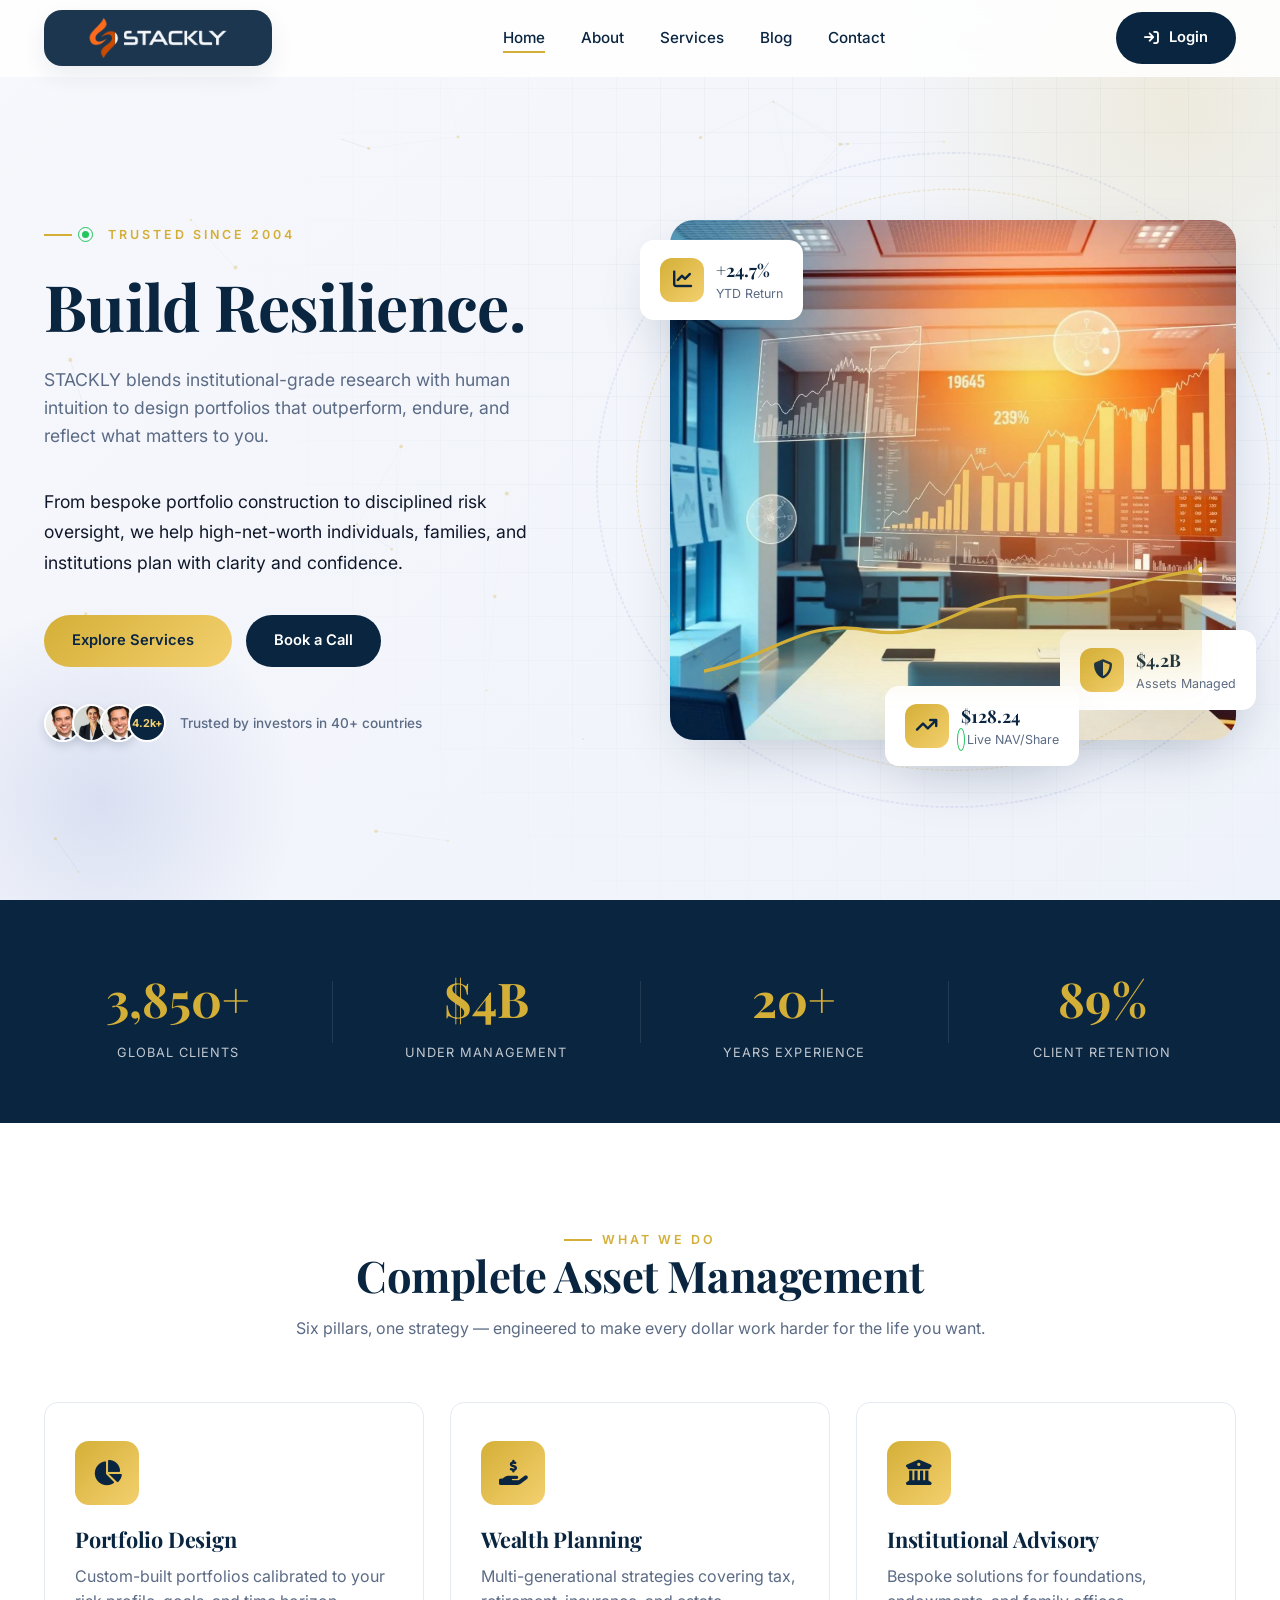
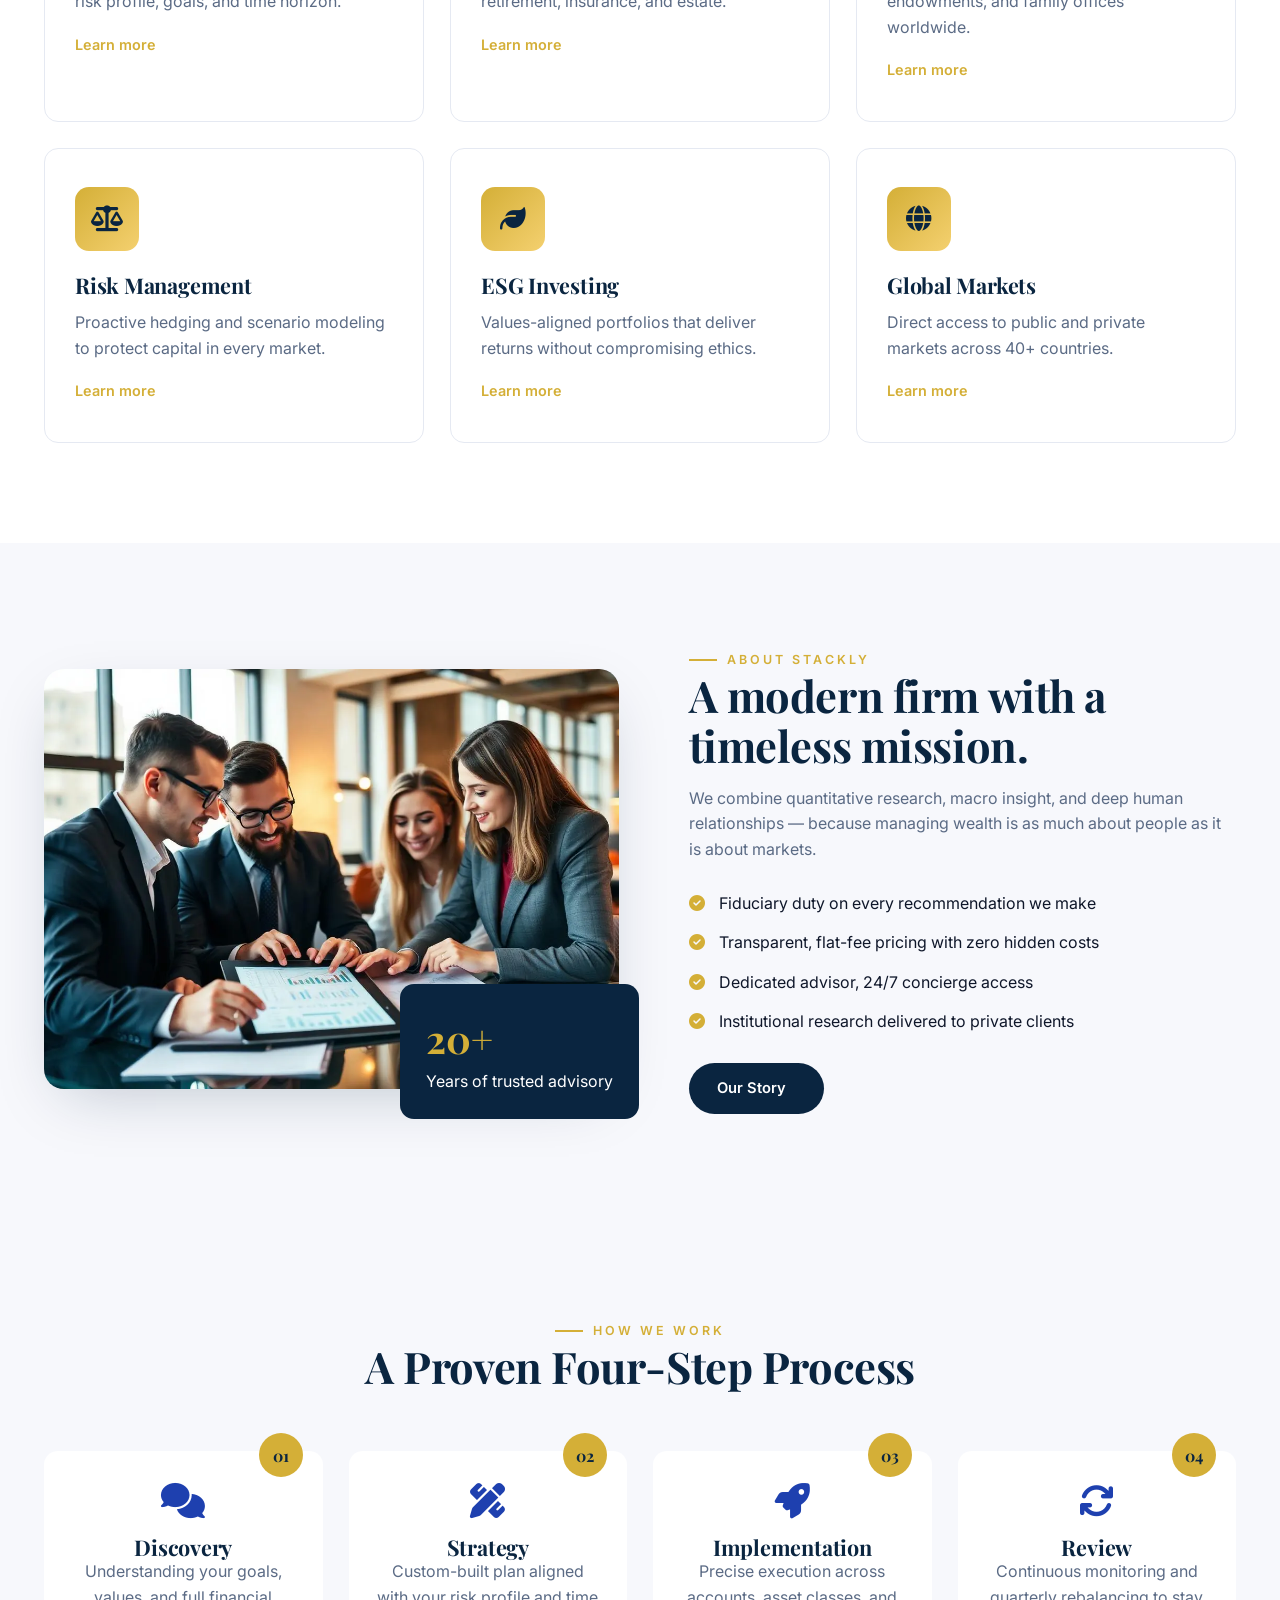
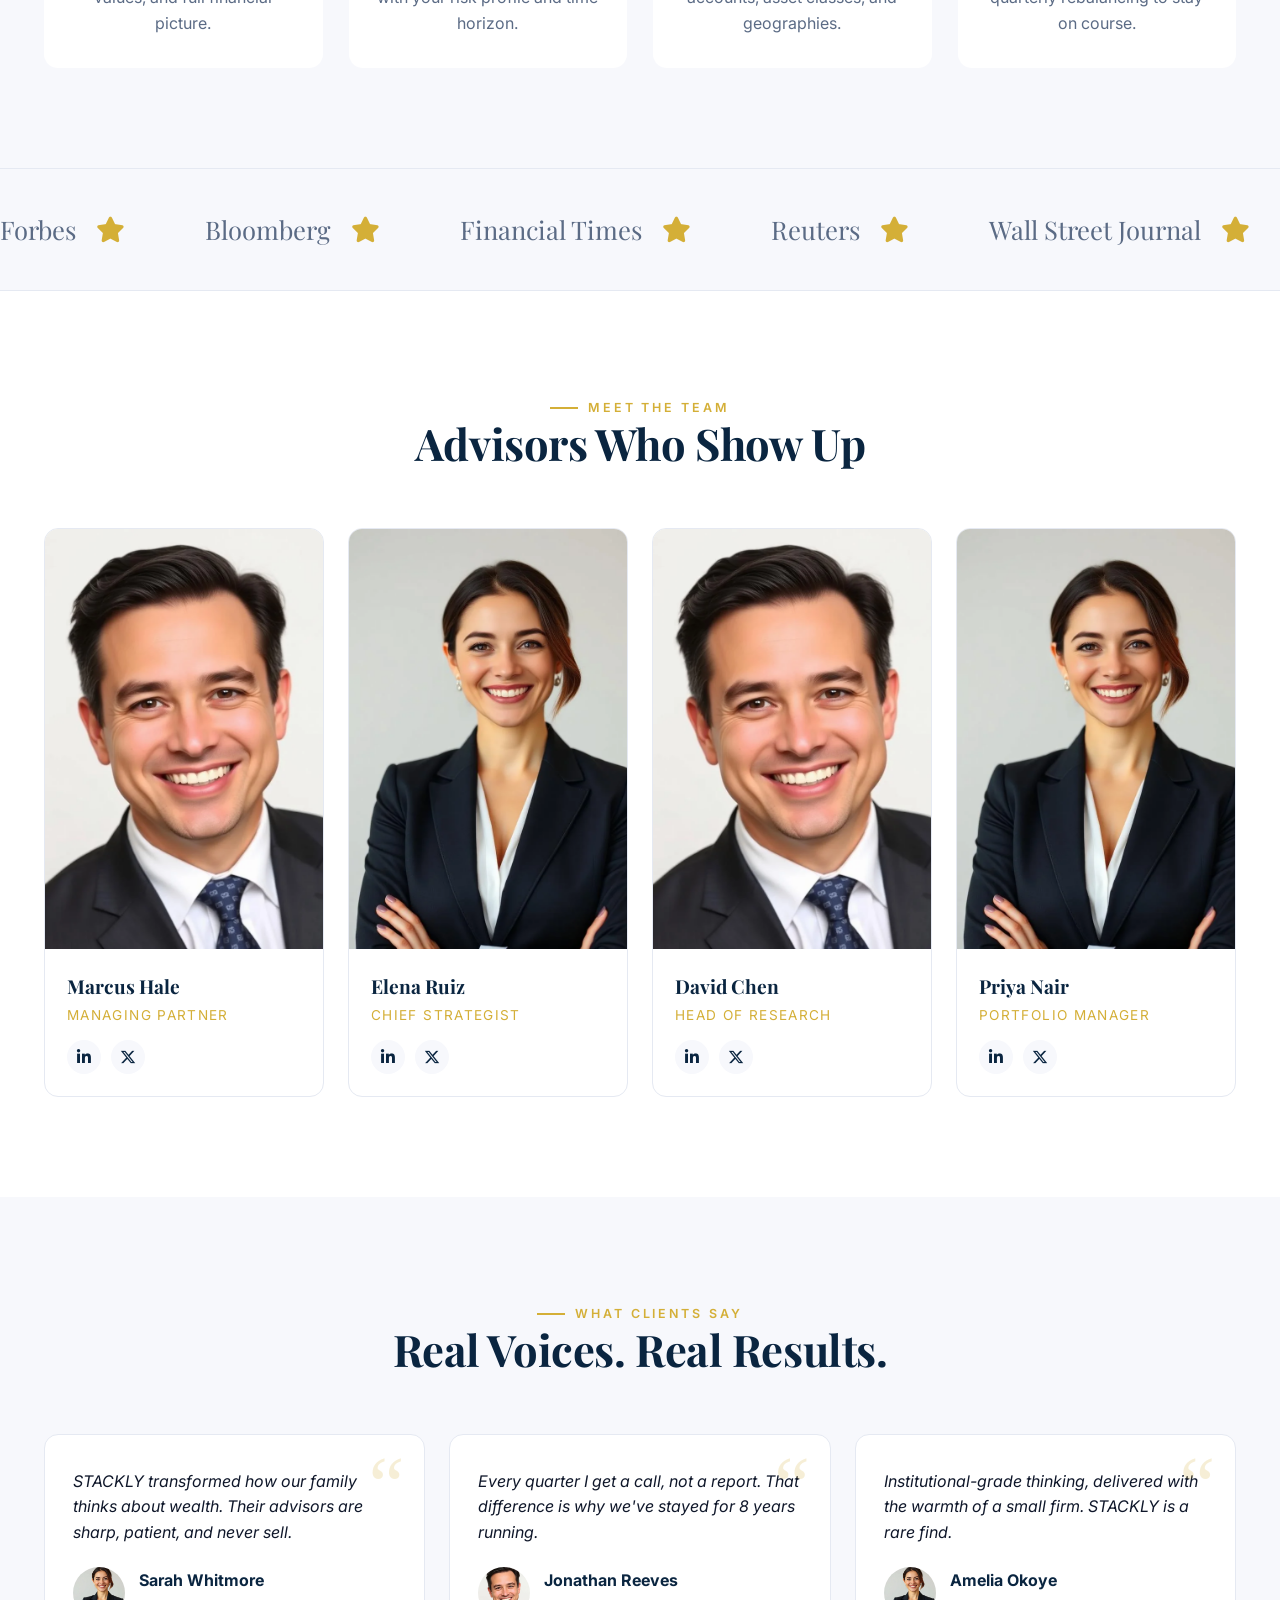
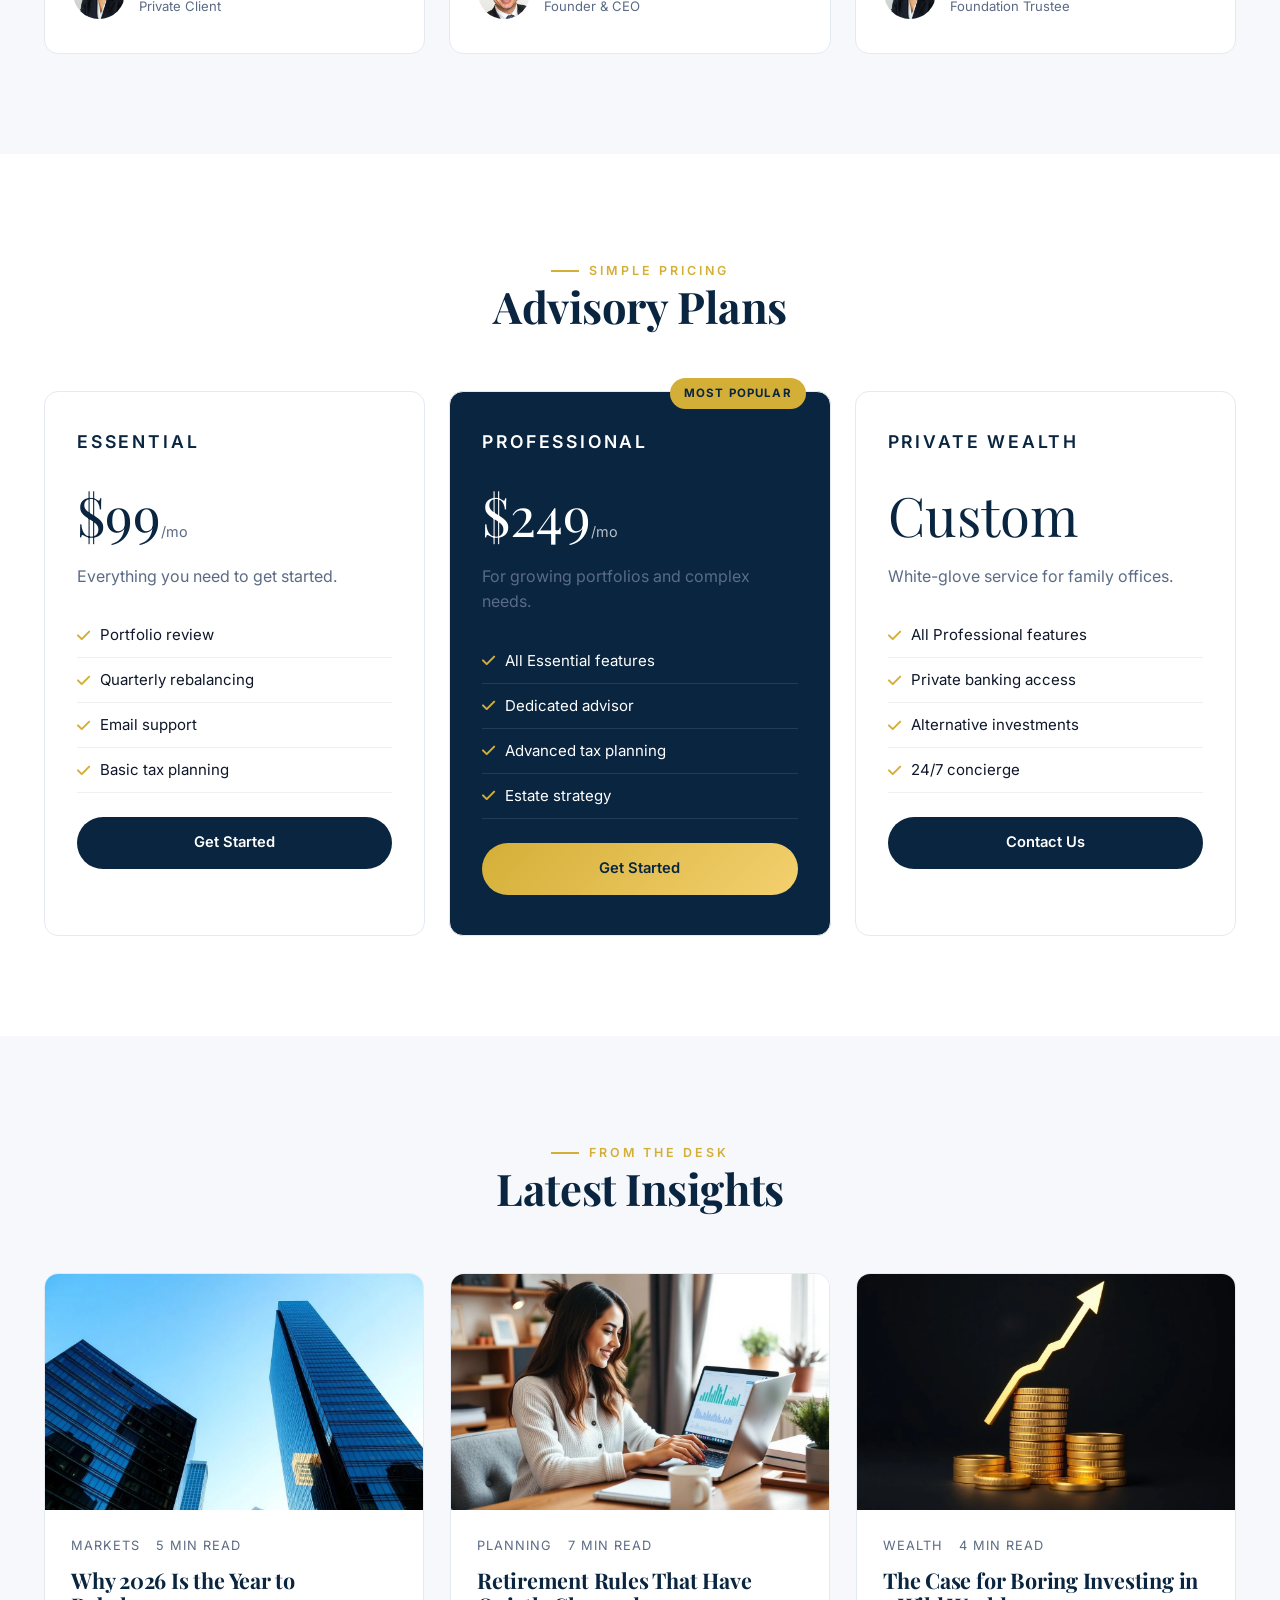
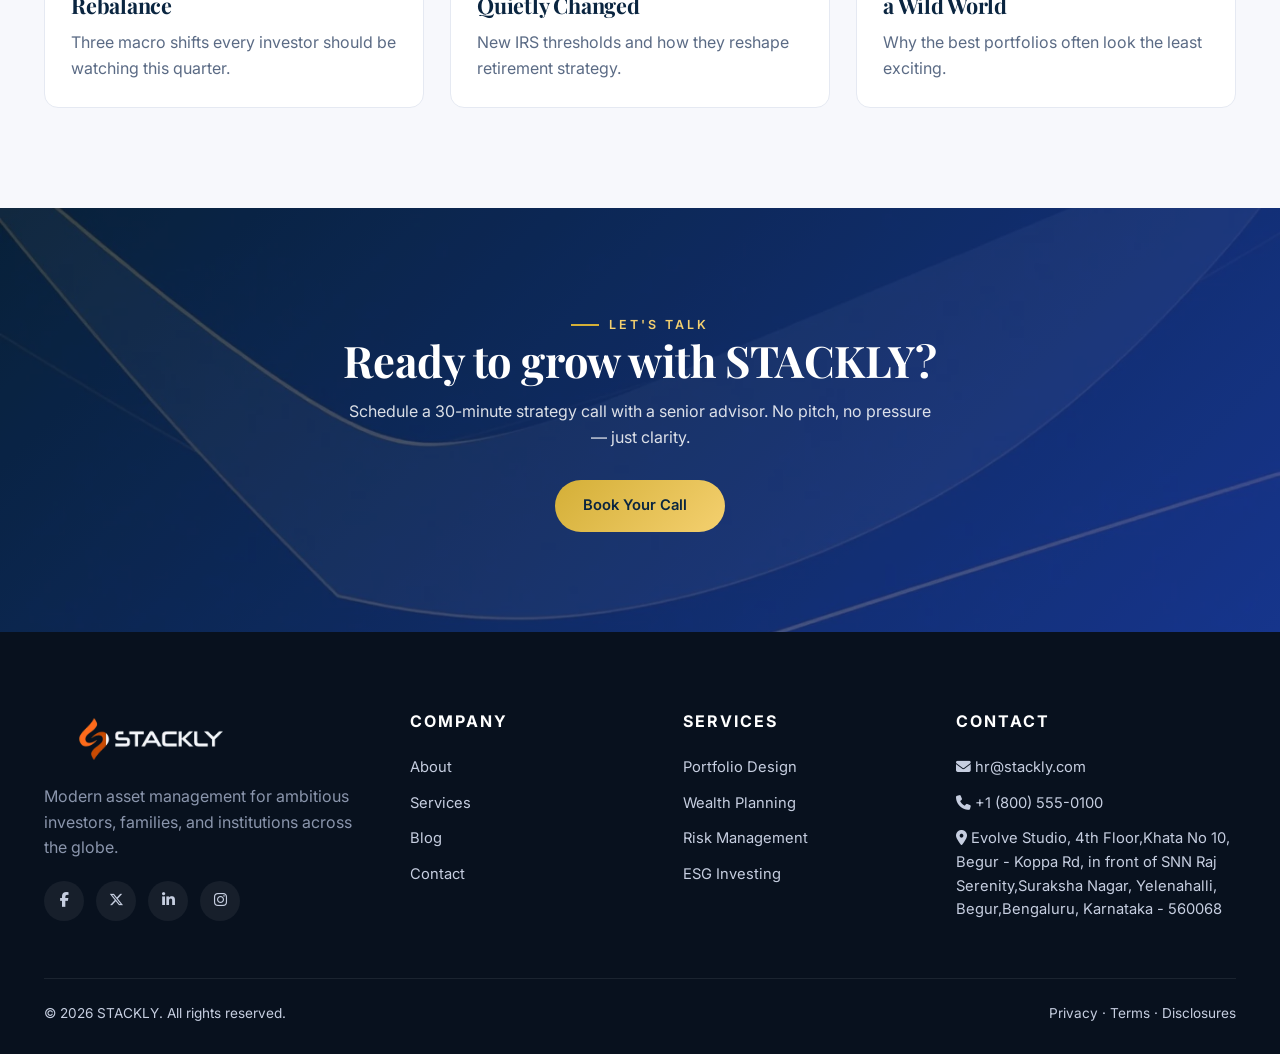
==== commit 6b229605: "bugs" ====
--- a/index.html
+++ b/index.html
@@ -18,10 +18,10 @@
     <a href="index.html" class="nav-logo"><img src="logo-dark-themed%20(1).webp" alt="STACKLY Logo" class="nav-logo-img"/></a>
     <ul class="nav-links">
       <li><a href="index.html" class="active">Home</a></li>
-      <li><a href="/about.html">About</a></li>
-      <li><a href="/services.html">Services</a></li>
-      <li><a href="/blog.html">Blog</a></li>
-      <li><a href="/contact.html">Contact</a></li>
+      <li><a href="./about.html">About</a></li>
+      <li><a href="./services.html">Services</a></li>
+      <li><a href="./blog.html">Blog</a></li>
+      <li><a href="./contact.html">Contact</a></li>
     </ul>
     <div class="nav-cta">
       <a href="/login.html" class="btn btn-primary"><i class="fa-solid fa-arrow-right-to-bracket"></i> Login</a>
@@ -46,9 +46,9 @@
       </div>
       <div class="hero-trust">
         <div class="trust-avatars">
-          <img src="/images/team1.webp" alt=""/>
-          <img src="/images/team2.webp" alt=""/>
-          <img src="/images/team1.webp" alt=""/>
+          <img src="./images/team1.webp" alt=""/>
+          <img src="./images/team2.webp" alt=""/>
+          <img src="./images/team1.webp" alt=""/>
           <span class="trust-more">4.2k+</span>
         </div>
         <span class="trust-txt">Trusted by investors in 40+ countries</span>
@@ -58,7 +58,7 @@
       <div class="hero-visual-glow"></div>
       <div class="hero-orbit"></div>
       <div class="hero-orbit hero-orbit-2"></div>
-      <img src="/images/hero.webp" alt="Asset management dashboard" width="1400" height="875"/>
+      <img src="./images/hero.webp" alt="Asset management dashboard" width="1400" height="875"/>
       <svg class="hero-chart" viewBox="0 0 300 100" preserveAspectRatio="none" aria-hidden="true">
         <defs>
           <linearGradient id="chartFill" x1="0" y1="0" x2="0" y2="1">
@@ -106,7 +106,7 @@
 <section class="section" style="background:var(--soft)">
   <div class="container about-grid">
     <div class="about-visual reveal-l">
-      <img src="/images/about1.webp" alt="STACKLY team" width="1200" height="800"/>
+      <img src="./images/about1.webp" alt="STACKLY team" width="1200" height="800"/>
       <div class="badge"><b>20+</b><span>Years of trusted advisory</span></div>
     </div>
     <div class="reveal-r">
@@ -158,10 +158,10 @@
   <div class="container">
     <div class="sec-head reveal"><span class="eyebrow">Meet the team</span><h2>Advisors Who Show Up</h2></div>
     <div class="team-grid">
-      <div class="team-card reveal"><img src="/images/team1.webp" alt="Advisor" width="800" height="1000"/><div class="team-info"><b>Marcus Hale</b><span>Managing Partner</span><div class="team-social"><a href="404.html" data-social><i class="fa-brands fa-linkedin-in"></i></a><a href="404.html" data-social><i class="fa-brands fa-x-twitter"></i></a></div></div></div>
-      <div class="team-card reveal" data-stag="1"><img src="/images/team2.webp" alt="Advisor" width="800" height="1000"/><div class="team-info"><b>Elena Ruiz</b><span>Chief Strategist</span><div class="team-social"><a href="404.html" data-social><i class="fa-brands fa-linkedin-in"></i></a><a href="404.html" data-social><i class="fa-brands fa-x-twitter"></i></a></div></div></div>
-      <div class="team-card reveal" data-stag="2"><img src="/images/team1.webp" alt="Advisor" width="800" height="1000"/><div class="team-info"><b>David Chen</b><span>Head of Research</span><div class="team-social"><a href="404.html" data-social><i class="fa-brands fa-linkedin-in"></i></a><a href="404.html" data-social><i class="fa-brands fa-x-twitter"></i></a></div></div></div>
-      <div class="team-card reveal" data-stag="3"><img src="/images/team2.webp" alt="Advisor" width="800" height="1000"/><div class="team-info"><b>Priya Nair</b><span>Portfolio Manager</span><div class="team-social"><a href="404.html" data-social><i class="fa-brands fa-linkedin-in"></i></a><a href="404.html" data-social><i class="fa-brands fa-x-twitter"></i></a></div></div></div>
+      <div class="team-card reveal"><img src="./images/team1.webp" alt="Advisor" width="800" height="1000"/><div class="team-info"><b>Marcus Hale</b><span>Managing Partner</span><div class="team-social"><a href="404.html" data-social><i class="fa-brands fa-linkedin-in"></i></a><a href="404.html" data-social><i class="fa-brands fa-x-twitter"></i></a></div></div></div>
+      <div class="team-card reveal" data-stag="1"><img src="./images/team2.webp" alt="Advisor" width="800" height="1000"/><div class="team-info"><b>Elena Ruiz</b><span>Chief Strategist</span><div class="team-social"><a href="404.html" data-social><i class="fa-brands fa-linkedin-in"></i></a><a href="404.html" data-social><i class="fa-brands fa-x-twitter"></i></a></div></div></div>
+      <div class="team-card reveal" data-stag="2"><img src="./images/team1.webp" alt="Advisor" width="800" height="1000"/><div class="team-info"><b>David Chen</b><span>Head of Research</span><div class="team-social"><a href="404.html" data-social><i class="fa-brands fa-linkedin-in"></i></a><a href="404.html" data-social><i class="fa-brands fa-x-twitter"></i></a></div></div></div>
+      <div class="team-card reveal" data-stag="3"><img src="./images/team2.webp" alt="Advisor" width="800" height="1000"/><div class="team-info"><b>Priya Nair</b><span>Portfolio Manager</span><div class="team-social"><a href="404.html" data-social><i class="fa-brands fa-linkedin-in"></i></a><a href="404.html" data-social><i class="fa-brands fa-x-twitter"></i></a></div></div></div>
     </div>
   </div>
 </section>
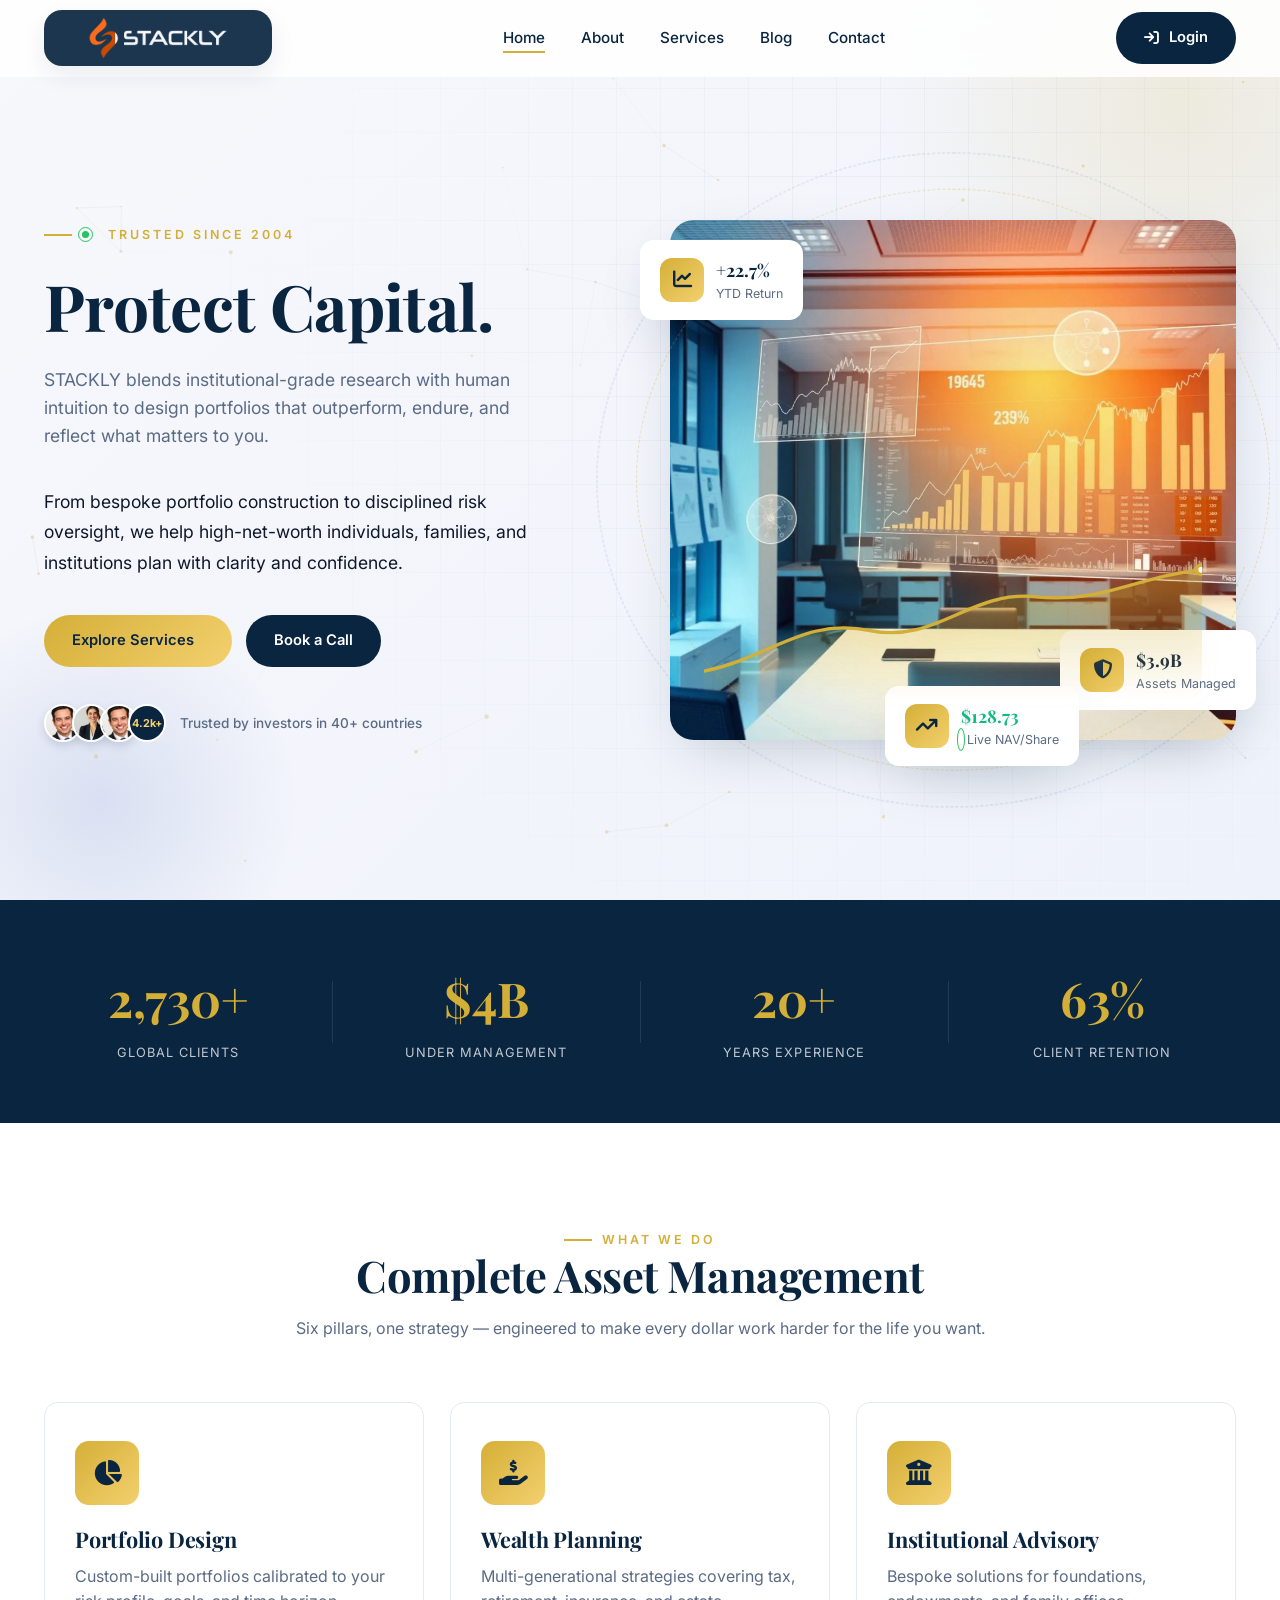
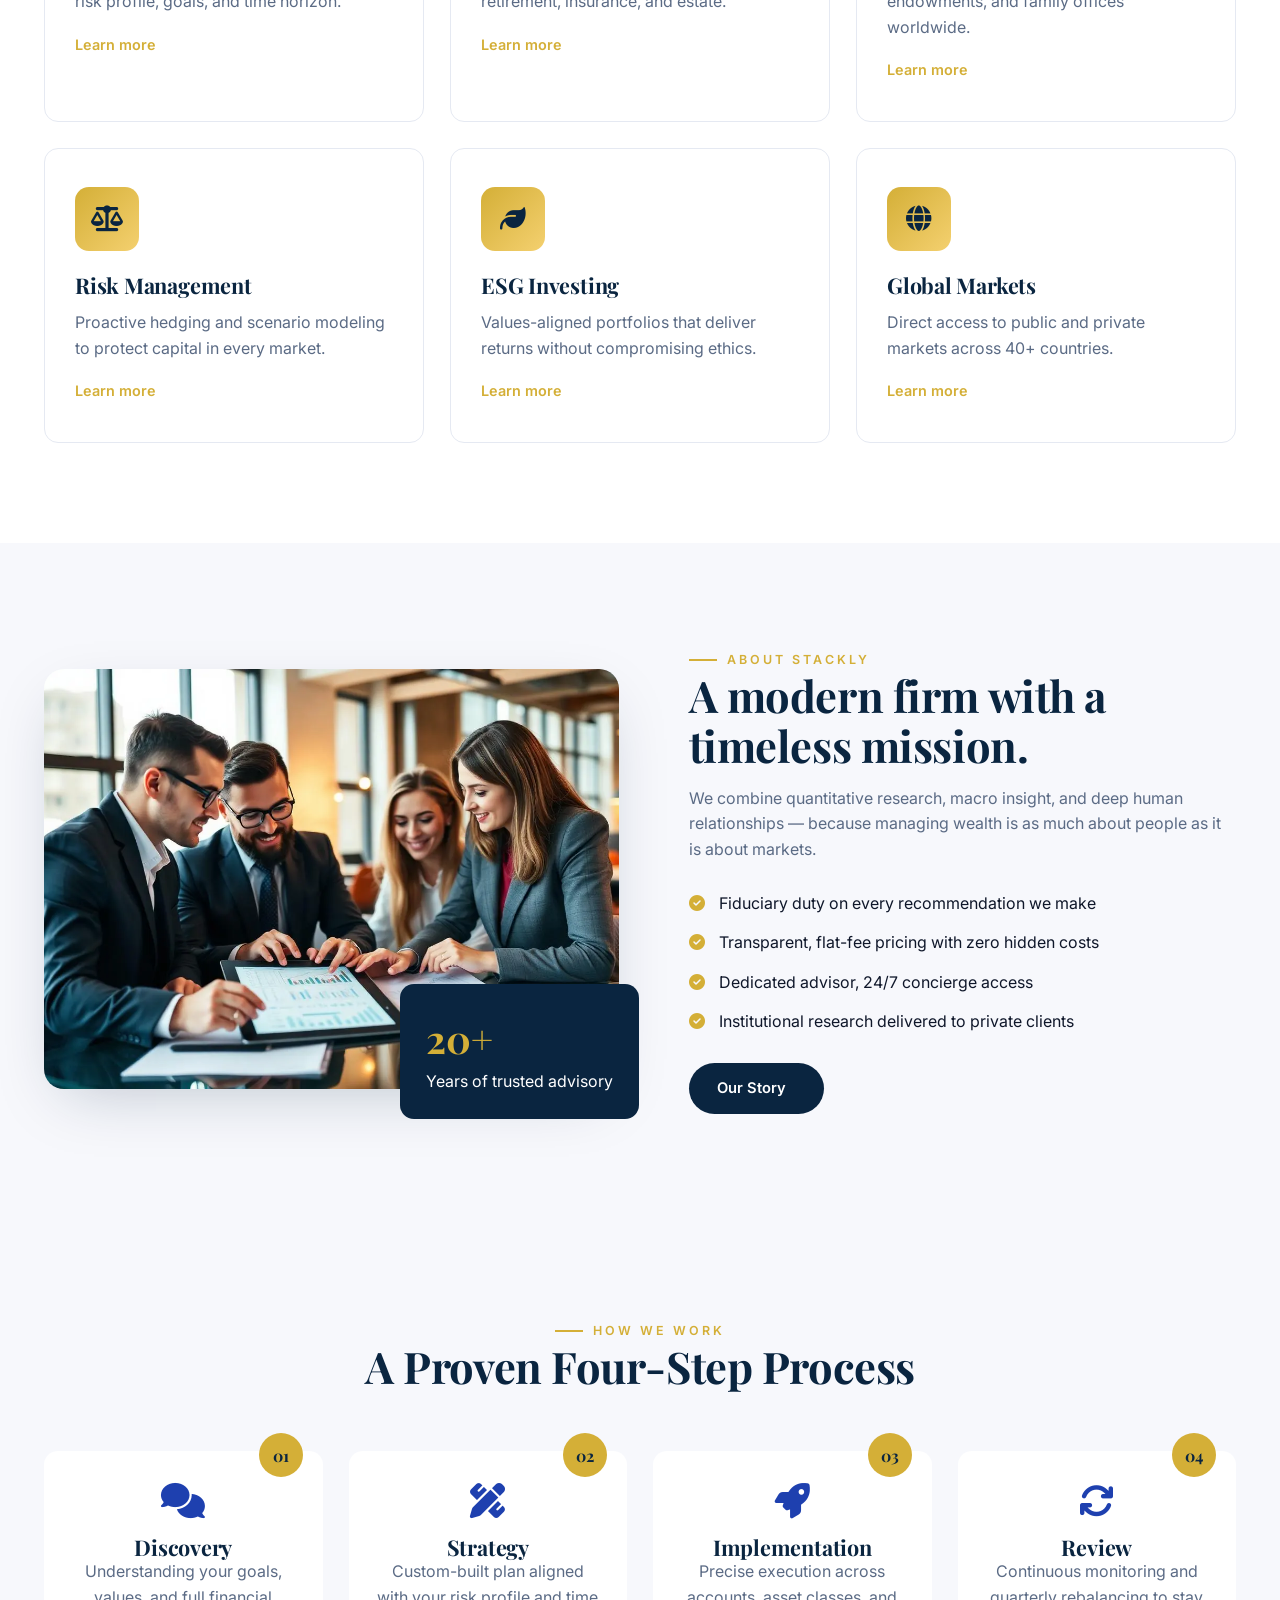
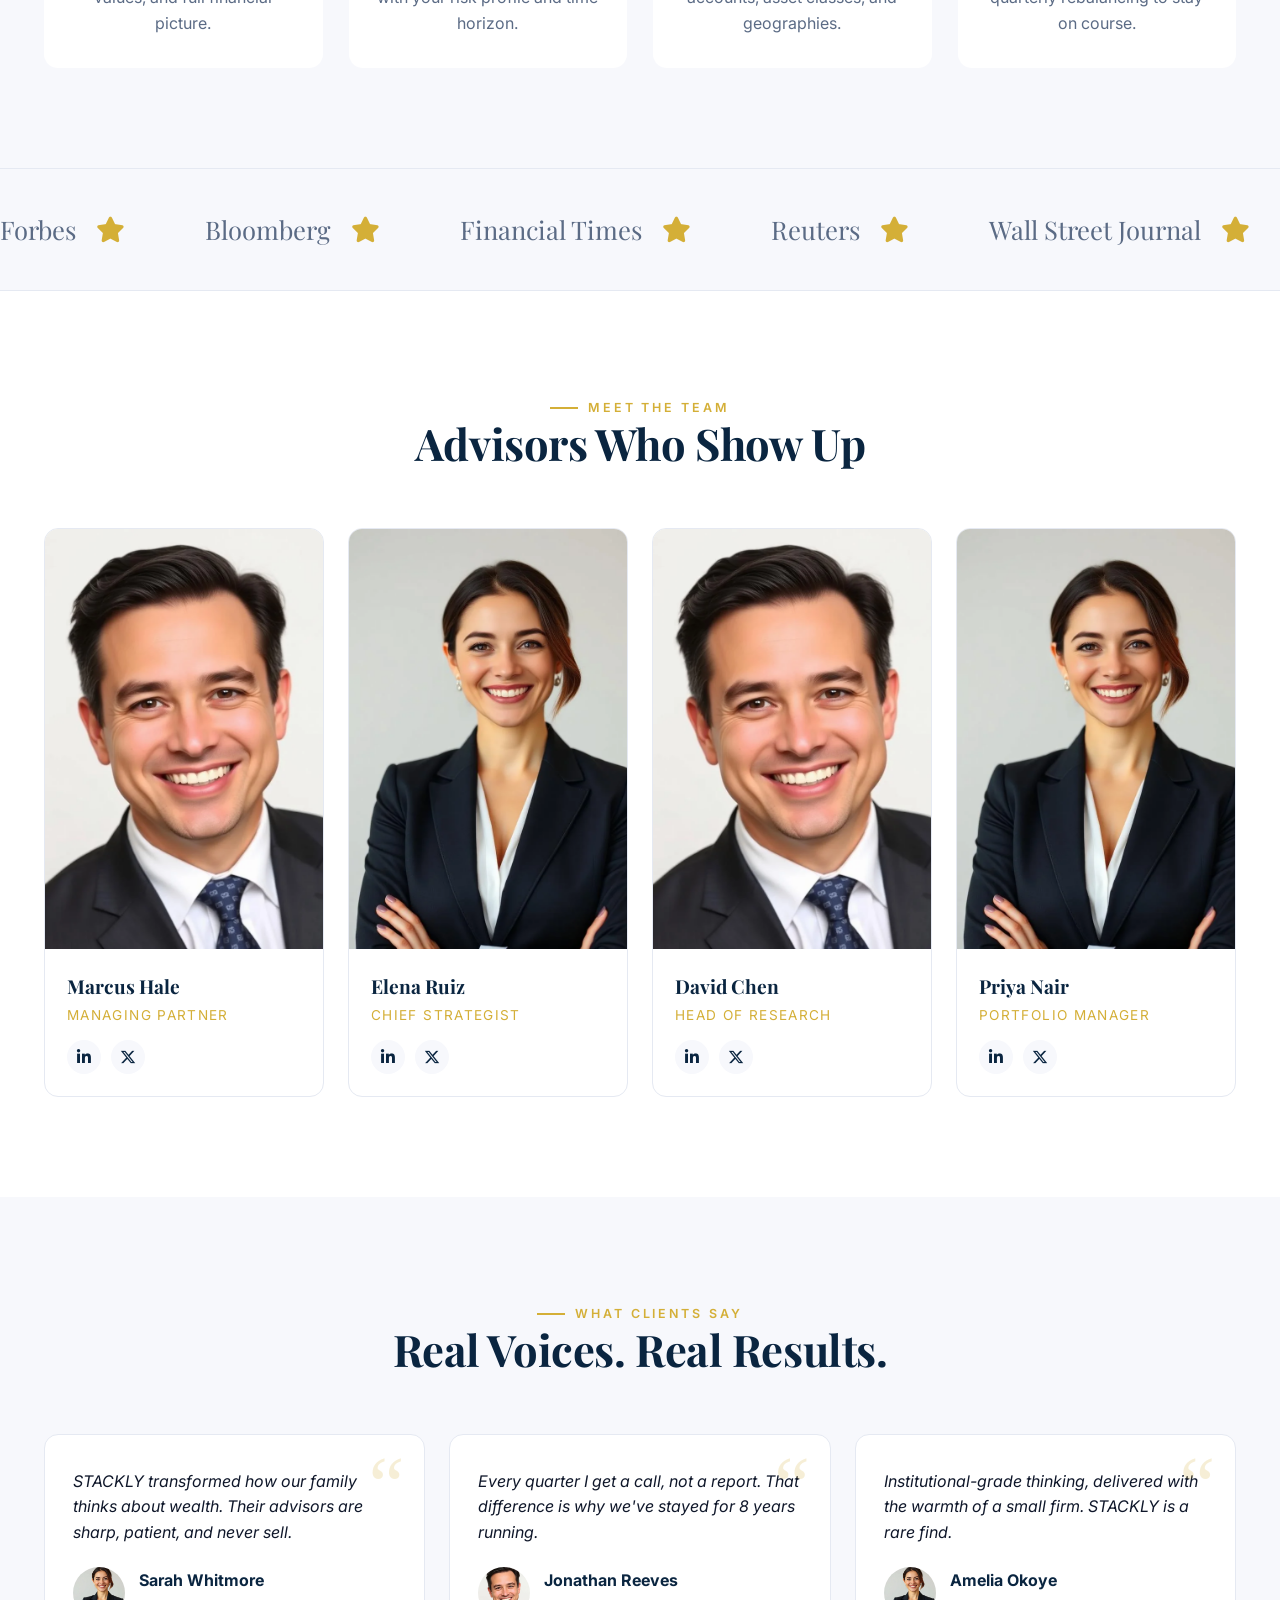
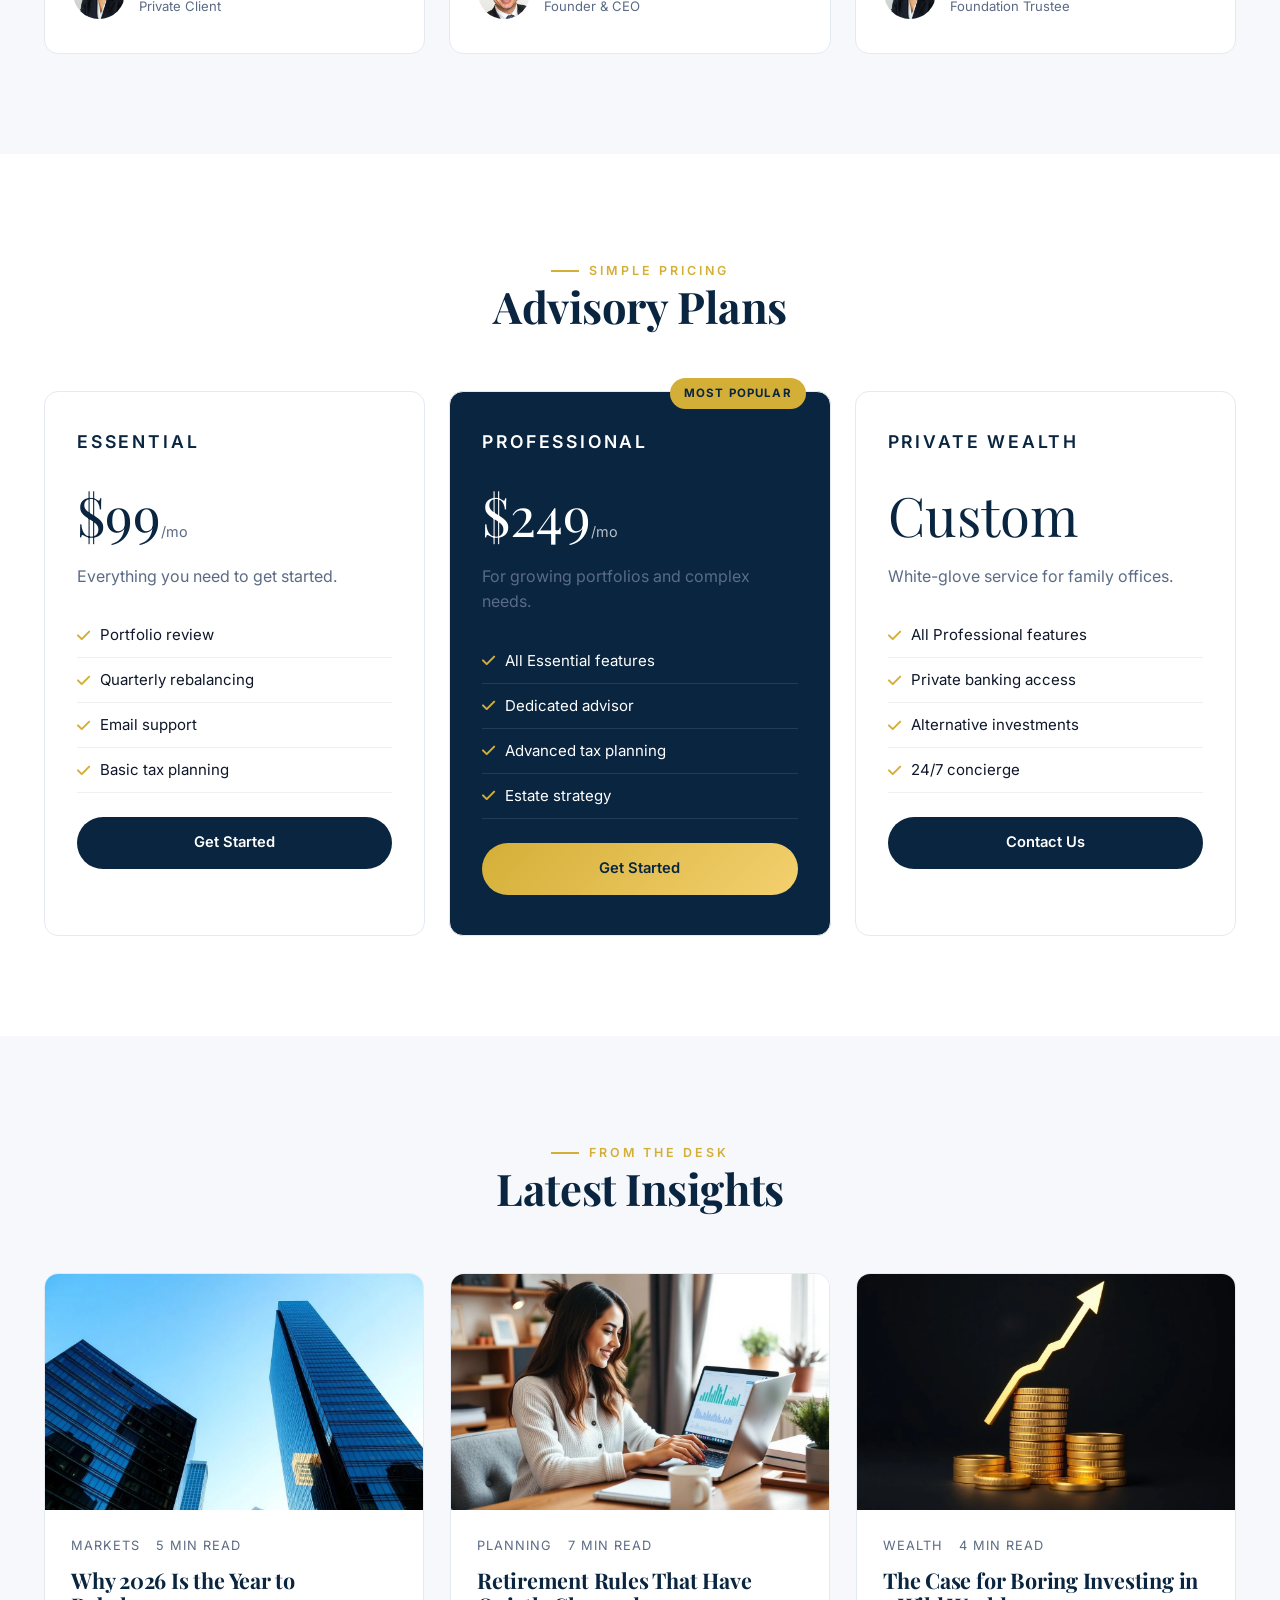
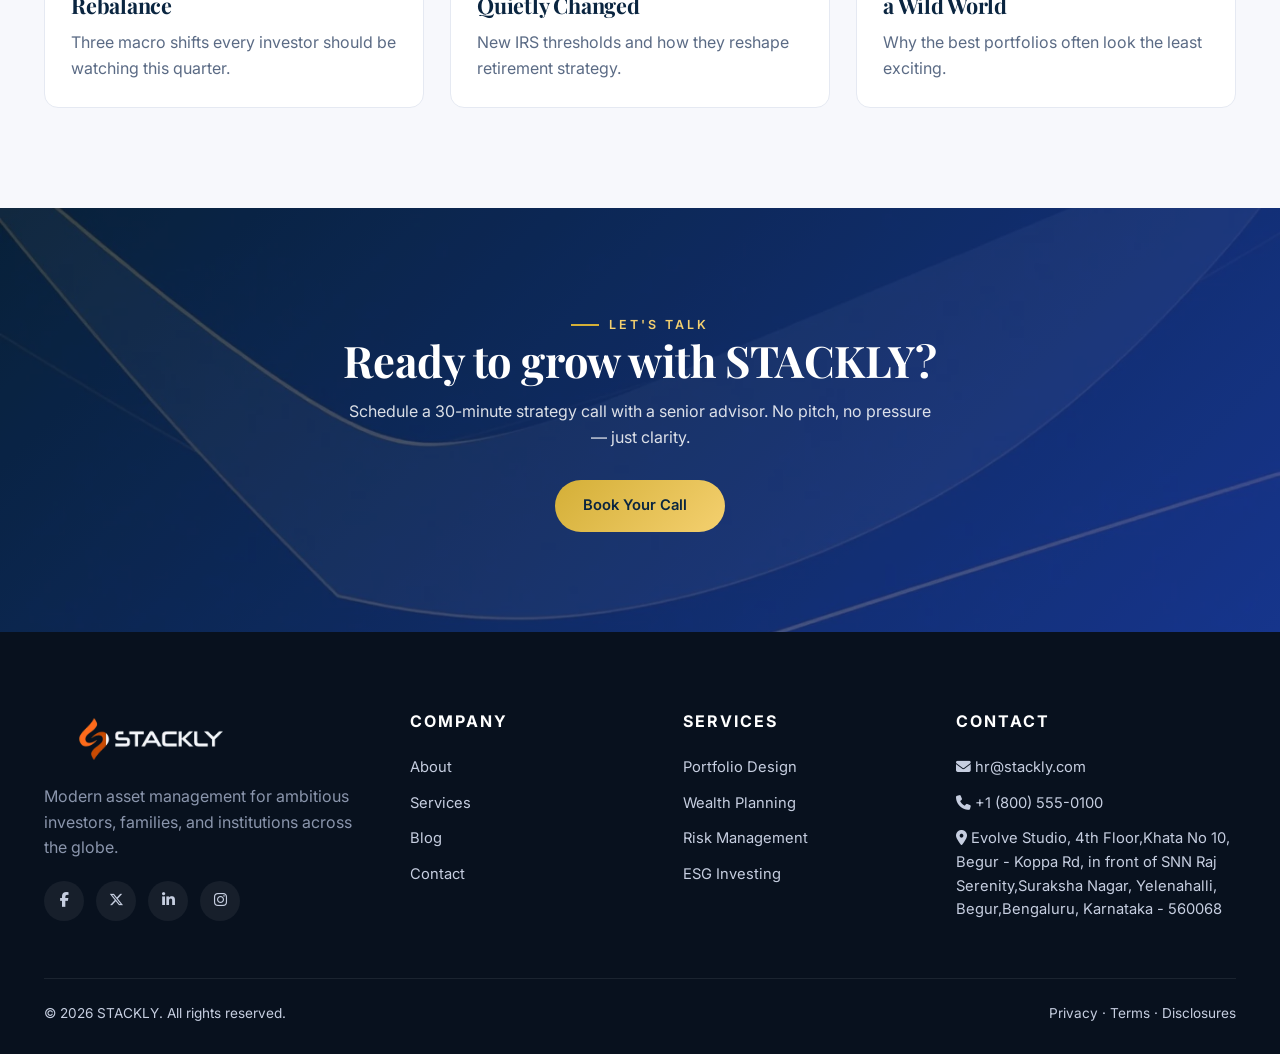
==== commit 737767f3: "bugs" ====
--- a/index.html
+++ b/index.html
@@ -171,9 +171,9 @@
   <div class="container">
     <div class="sec-head reveal"><span class="eyebrow">What clients say</span><h2>Real Voices. Real Results.</h2></div>
     <div class="test-grid">
-      <div class="test reveal"><p>STACKLY transformed how our family thinks about wealth. Their advisors are sharp, patient, and never sell.</p><div class="test-who"><img src="/images/team2.webp" class="av" alt=""/><div><b>Sarah Whitmore</b><span>Private Client</span></div></div></div>
-      <div class="test reveal" data-stag="1"><p>Every quarter I get a call, not a report. That difference is why we've stayed for 8 years running.</p><div class="test-who"><img src="/images/team1.webp" class="av" alt=""/><div><b>Jonathan Reeves</b><span>Founder & CEO</span></div></div></div>
-      <div class="test reveal" data-stag="2"><p>Institutional-grade thinking, delivered with the warmth of a small firm. STACKLY is a rare find.</p><div class="test-who"><img src="/images/team2.webp" class="av" alt=""/><div><b>Amelia Okoye</b><span>Foundation Trustee</span></div></div></div>
+      <div class="test reveal"><p>STACKLY transformed how our family thinks about wealth. Their advisors are sharp, patient, and never sell.</p><div class="test-who"><img src="./images/team2.webp" class="av" alt=""/><div><b>Sarah Whitmore</b><span>Private Client</span></div></div></div>
+      <div class="test reveal" data-stag="1"><p>Every quarter I get a call, not a report. That difference is why we've stayed for 8 years running.</p><div class="test-who"><img src="./images/team1.webp" class="av" alt=""/><div><b>Jonathan Reeves</b><span>Founder & CEO</span></div></div></div>
+      <div class="test reveal" data-stag="2"><p>Institutional-grade thinking, delivered with the warmth of a small firm. STACKLY is a rare find.</p><div class="test-who"><img src="./images/team2.webp" class="av" alt=""/><div><b>Amelia Okoye</b><span>Foundation Trustee</span></div></div></div>
     </div>
   </div>
 </section>
@@ -195,9 +195,9 @@
   <div class="container">
     <div class="sec-head reveal"><span class="eyebrow">From the desk</span><h2>Latest Insights</h2></div>
     <div class="blog-grid">
-      <a href="404.html" class="blog-card reveal"><div class="blog-thumb"><img src="/images/blog1.webp" alt=""/></div><div class="blog-body"><div class="blog-meta"><span>Markets</span><span>5 min read</span></div><h3>Why 2026 Is the Year to Rebalance</h3><p>Three macro shifts every investor should be watching this quarter.</p></div></a>
-      <a href="404.html" class="blog-card reveal" data-stag="1"><div class="blog-thumb"><img src="/images/blog2.webp" alt=""/></div><div class="blog-body"><div class="blog-meta"><span>Planning</span><span>7 min read</span></div><h3>Retirement Rules That Have Quietly Changed</h3><p>New IRS thresholds and how they reshape retirement strategy.</p></div></a>
-      <a href="404.html" class="blog-card reveal" data-stag="2"><div class="blog-thumb"><img src="/images/blog3.webp" alt=""/></div><div class="blog-body"><div class="blog-meta"><span>Wealth</span><span>4 min read</span></div><h3>The Case for Boring Investing in a Wild World</h3><p>Why the best portfolios often look the least exciting.</p></div></a>
+      <a href="404.html" class="blog-card reveal"><div class="blog-thumb"><img src="./images/blog1.webp" alt=""/></div><div class="blog-body"><div class="blog-meta"><span>Markets</span><span>5 min read</span></div><h3>Why 2026 Is the Year to Rebalance</h3><p>Three macro shifts every investor should be watching this quarter.</p></div></a>
+      <a href="404.html" class="blog-card reveal" data-stag="1"><div class="blog-thumb"><img src="./images/blog2.webp" alt=""/></div><div class="blog-body"><div class="blog-meta"><span>Planning</span><span>7 min read</span></div><h3>Retirement Rules That Have Quietly Changed</h3><p>New IRS thresholds and how they reshape retirement strategy.</p></div></a>
+      <a href="404.html" class="blog-card reveal" data-stag="2"><div class="blog-thumb"><img src="./images/blog3.webp" alt=""/></div><div class="blog-body"><div class="blog-meta"><span>Wealth</span><span>4 min read</span></div><h3>The Case for Boring Investing in a Wild World</h3><p>Why the best portfolios often look the least exciting.</p></div></a>
     </div>
   </div>
 </section>
@@ -208,7 +208,7 @@
     <span class="eyebrow" style="color:var(--gold2)">Let's talk</span>
     <h2>Ready to grow with STACKLY?</h2>
     <p>Schedule a 30-minute strategy call with a senior advisor. No pitch, no pressure — just clarity.</p>
-    <a href="/contact.html" class="btn btn-gold">Book Your Call <i class="fa-solid "></i></a>
+    <a href="./contact.html" class="btn btn-gold">Book Your Call <i class="fa-solid "></i></a>
   </div>
 </section>
 
@@ -226,9 +226,9 @@
           <a href="404.html" data-social aria-label="Instagram"><i class="fa-brands fa-instagram"></i></a>
         </div>
       </div>
-      <div><h4>Company</h4><a href="/about.html">About</a><a href="/services.html">Services</a><a href="/blog.html">Blog</a><a href="/contact.html">Contact</a></div>
+      <div><h4>Company</h4><a href="/about.html">About</a><a href="./services.html">Services</a><a href="./blog.html">Blog</a><a href="./contact.html">Contact</a></div>
       <div><h4>Services</h4><a href="404.html">Portfolio Design</a><a href="404.html">Wealth Planning</a><a href="404.html">Risk Management</a><a href="404.html">ESG Investing</a></div>
-      <div><h4>Contact</h4><a href="mailto:hello@stackly.com"><i class="fa-solid fa-envelope"></i> hr@stackly.com</a><a href="tel:+18005550100"><i class="fa-solid fa-phone"></i> +1 (800) 555-0100</a><a href="/contact.html"><i class="fa-solid fa-location-dot"></i> Evolve Studio, 4th Floor,Khata No 10, Begur - Koppa Rd, in front of SNN Raj Serenity,Suraksha Nagar, Yelenahalli, Begur,Bengaluru, Karnataka - 560068</a></div>
+      <div><h4>Contact</h4><a href="mailto:hello@stackly.com"><i class="fa-solid fa-envelope"></i> hr@stackly.com</a><a href="tel:+18005550100"><i class="fa-solid fa-phone"></i> +1 (800) 555-0100</a><a href="./contact.html"><i class="fa-solid fa-location-dot"></i> Evolve Studio, 4th Floor,Khata No 10, Begur - Koppa Rd, in front of SNN Raj Serenity,Suraksha Nagar, Yelenahalli, Begur,Bengaluru, Karnataka - 560068</a></div>
     </div>
     <div class="footer-bot"><span>© <span data-year></span> STACKLY. All rights reserved.</span><span>Privacy · Terms · Disclosures</span></div>
   </div>
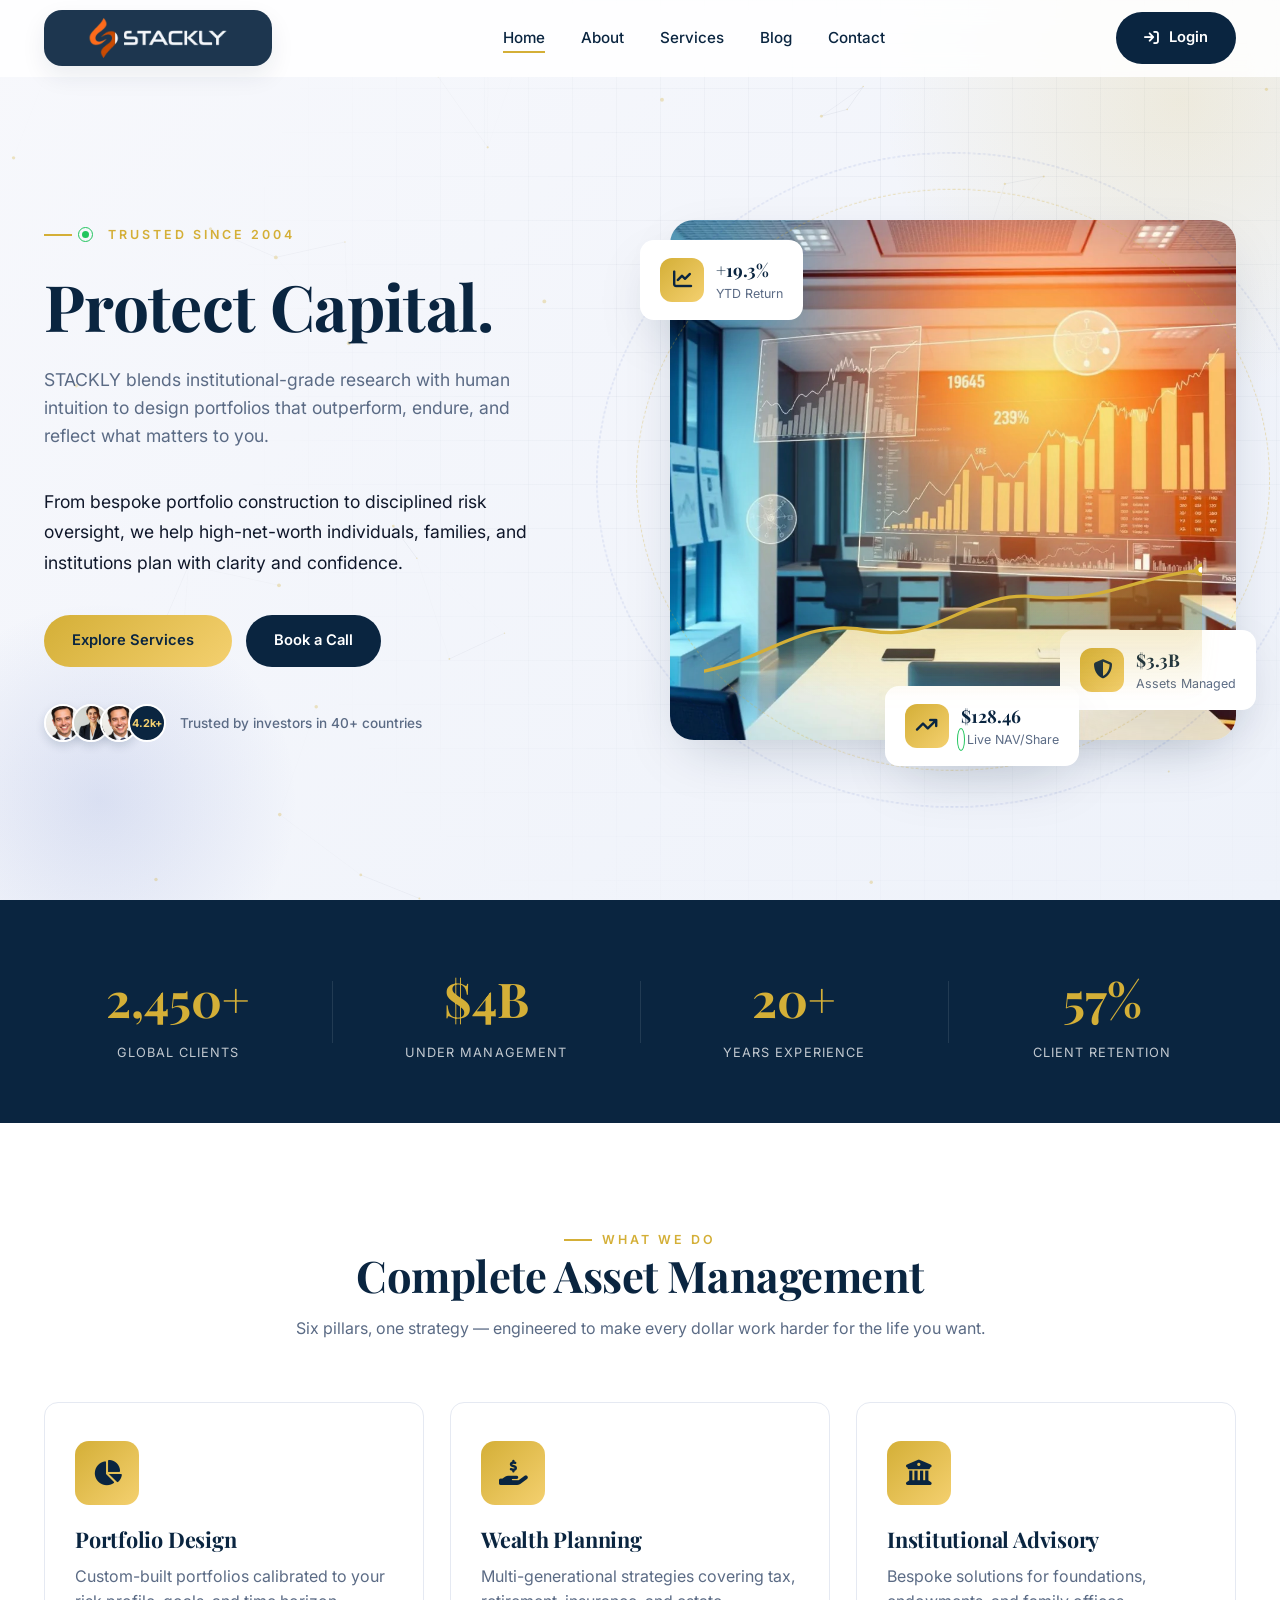
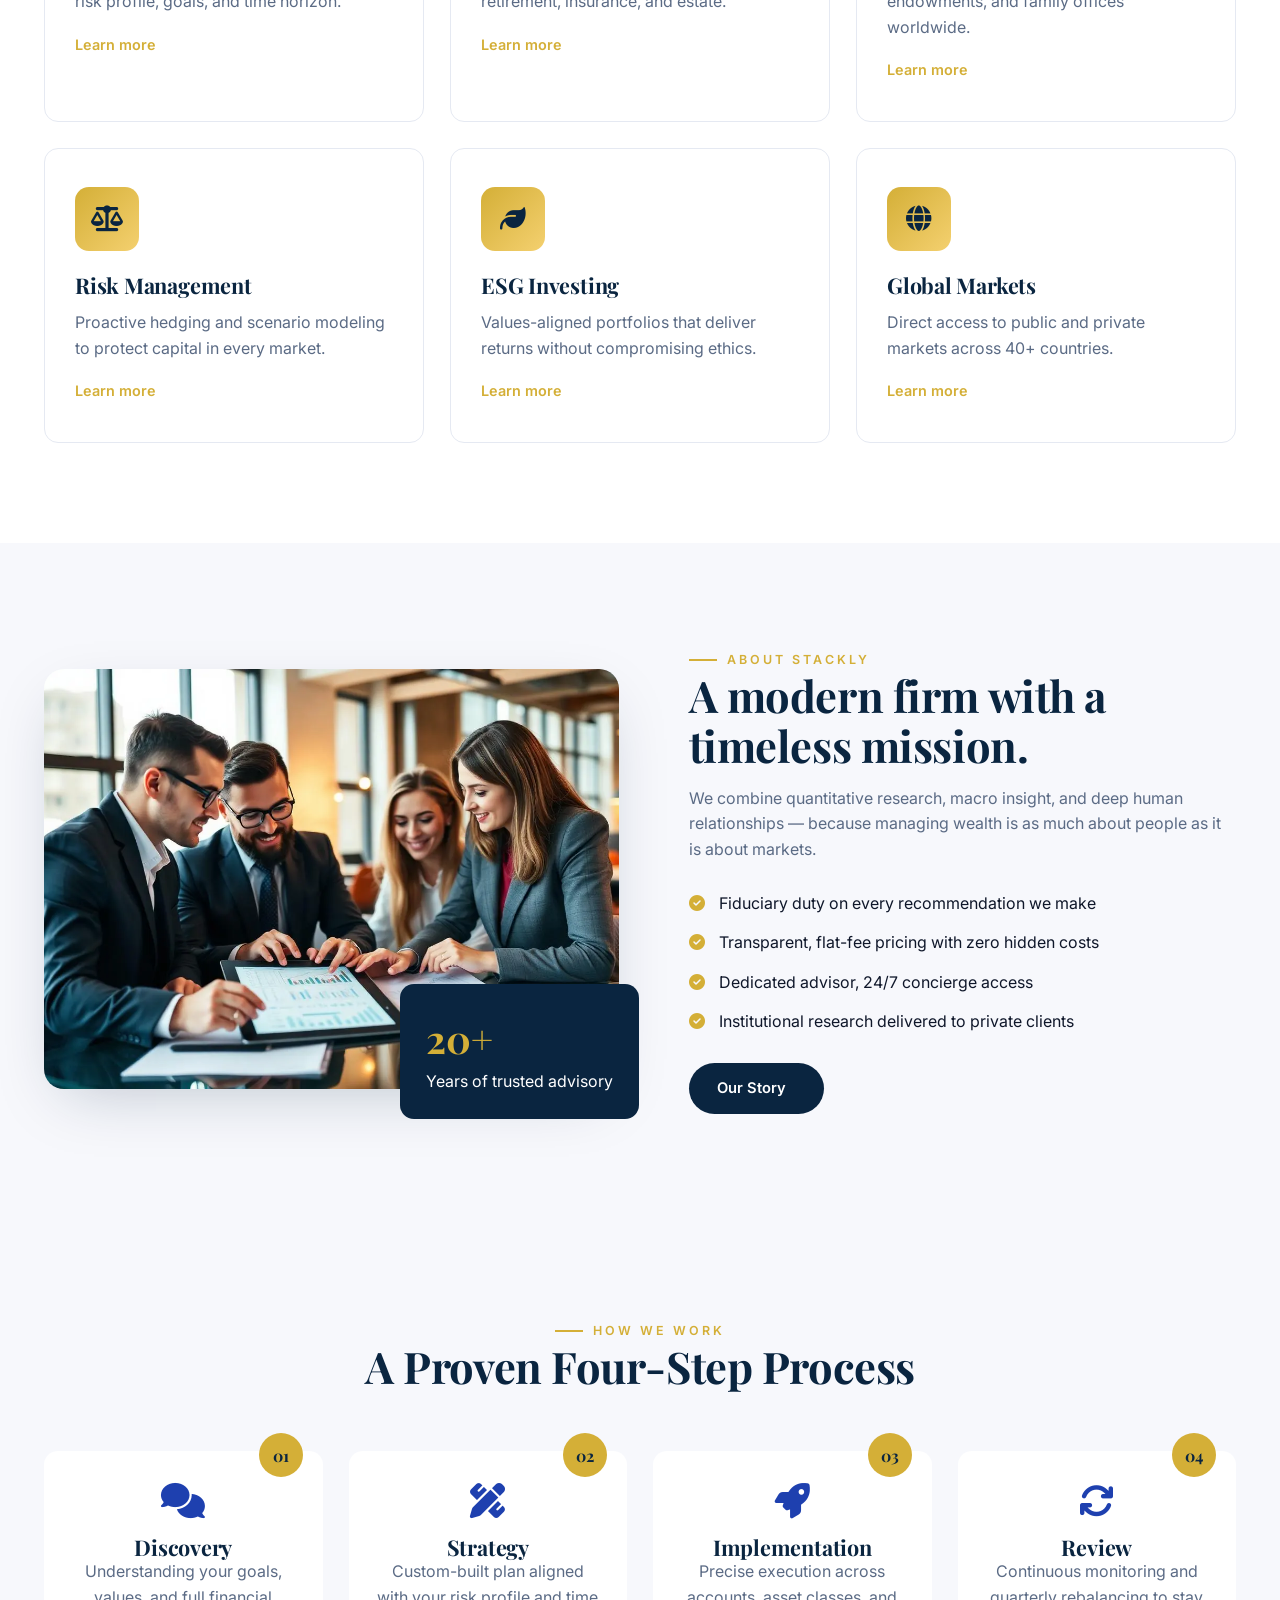
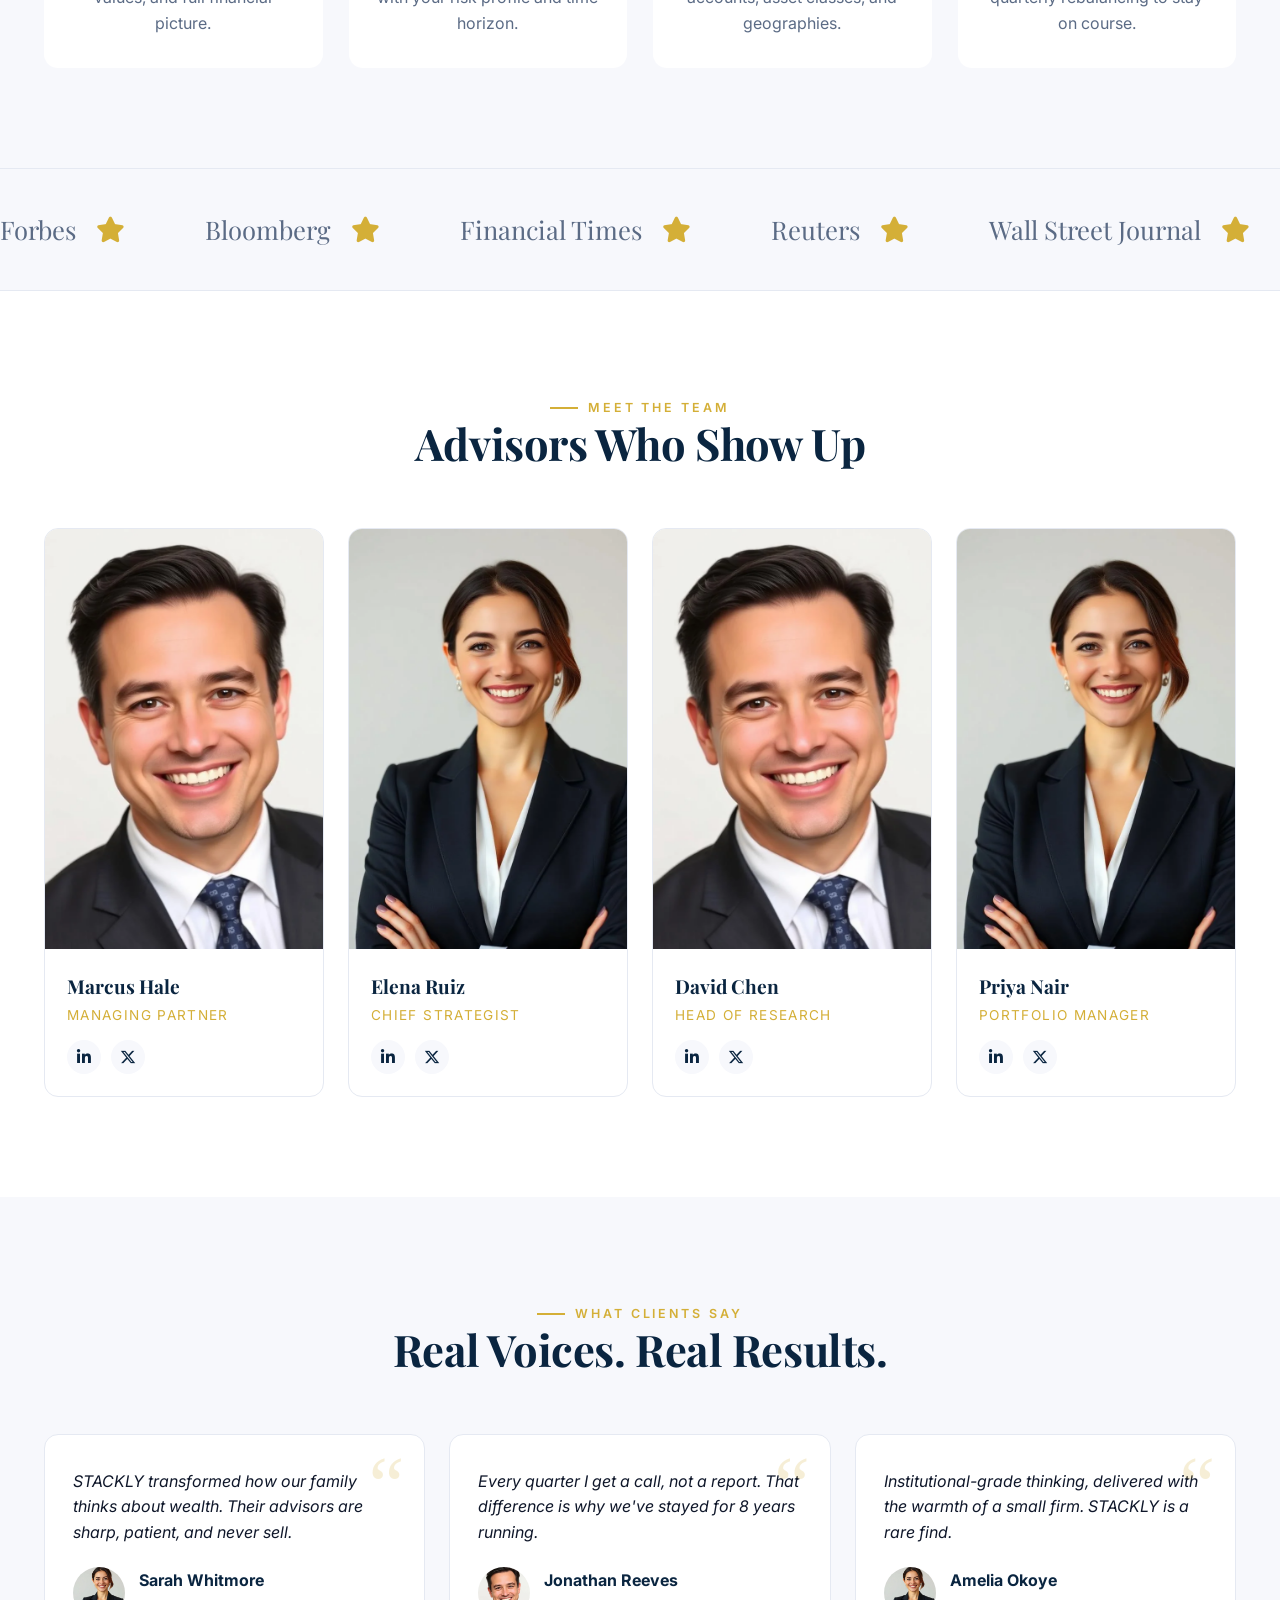
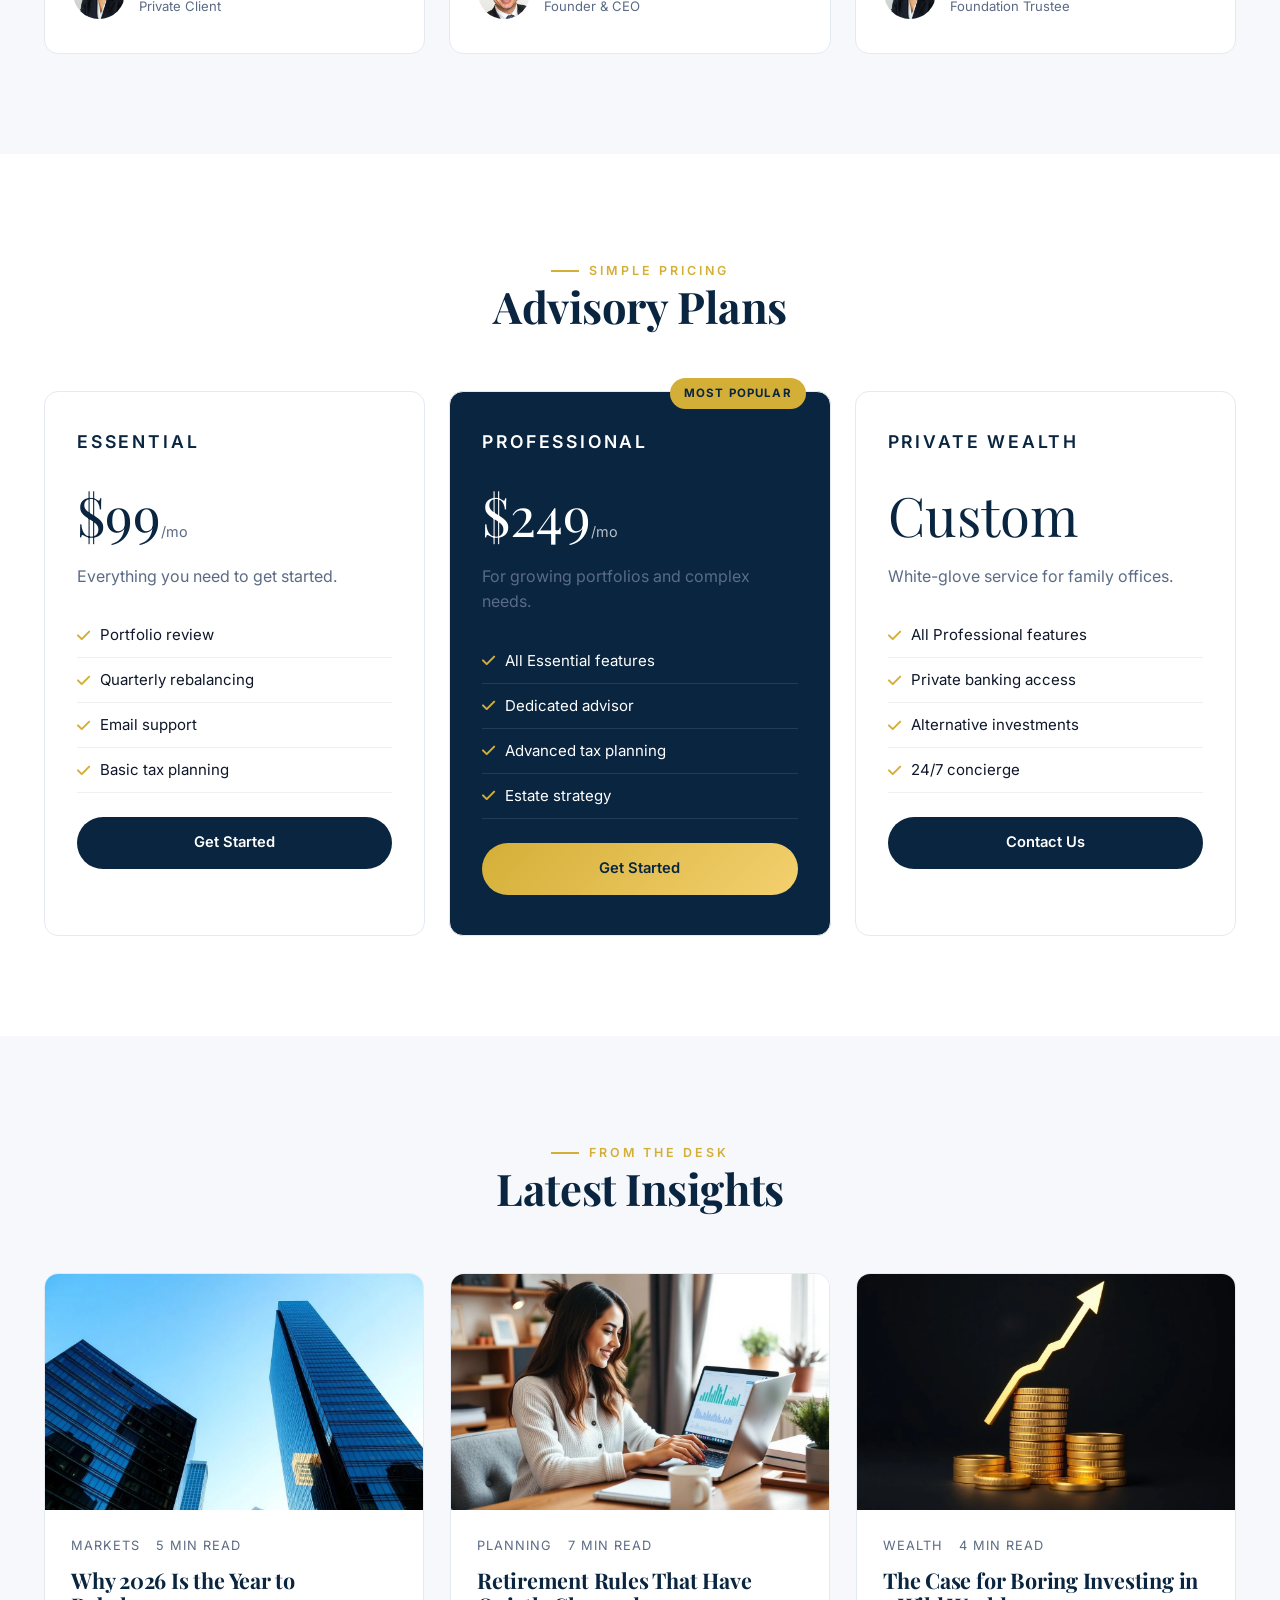
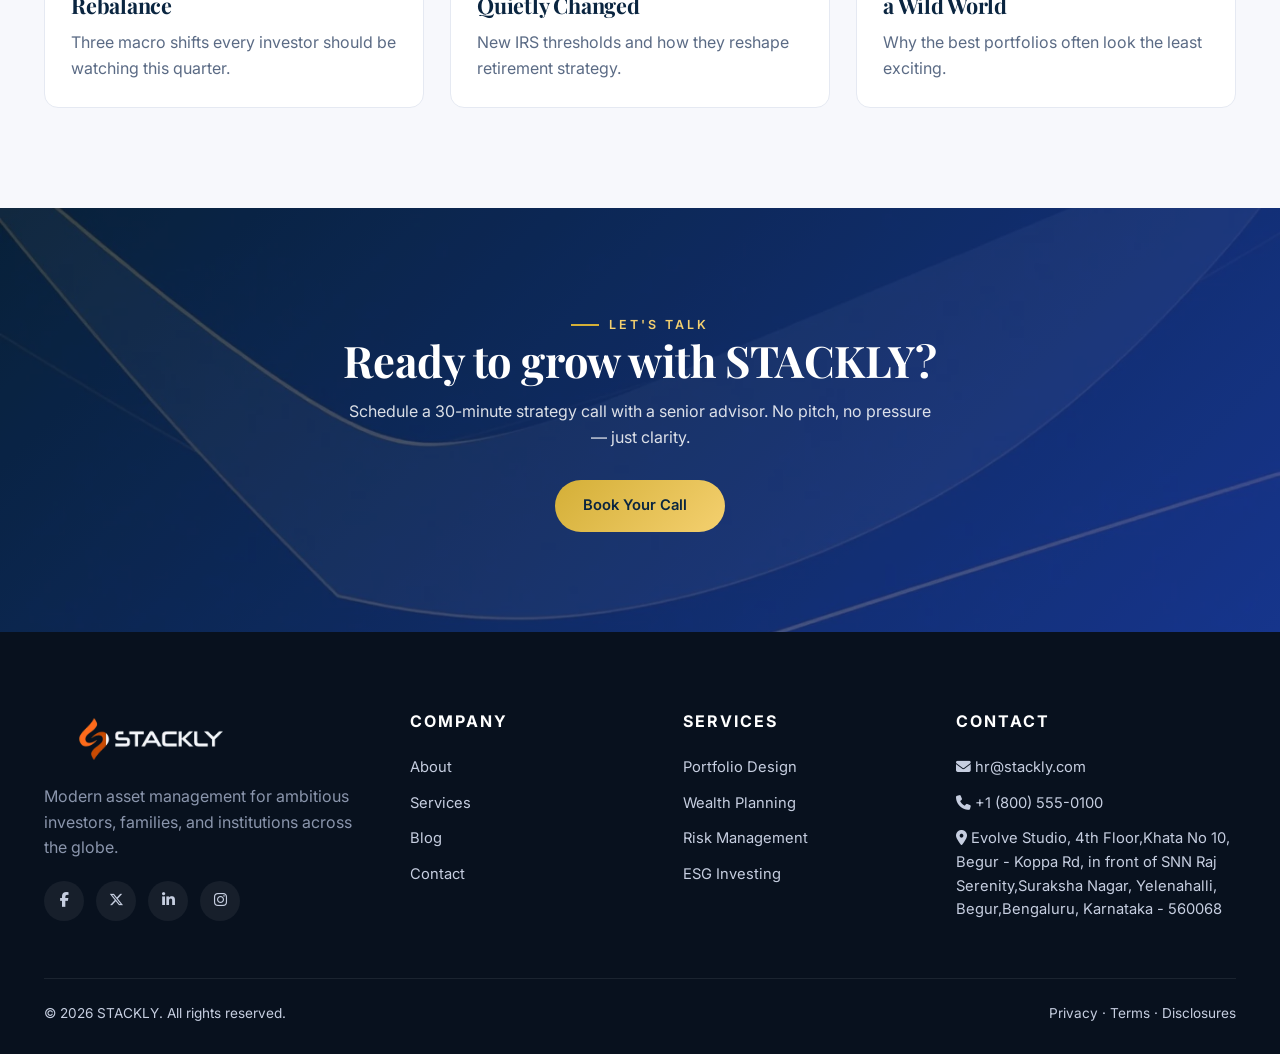
==== commit eeb1a4f6: "bugs" ====
--- a/index.html
+++ b/index.html
@@ -41,8 +41,8 @@
       <p class="hero-sub">STACKLY blends institutional-grade research with human intuition to design portfolios that outperform, endure, and reflect what matters to you.</p>
       <p class="hero-copy">From bespoke portfolio construction to disciplined risk oversight, we help high-net-worth individuals, families, and institutions plan with clarity and confidence.</p>
       <div class="hero-cta">
-        <a href="404.html" class="btn btn-gold magnetic"><span class="btn-txt">Explore Services <i class="fa-solid  "></i></span></a>
-        <a href="404.html" class="btn btn-primary magnetic"><span class="btn-txt">Book a Call</span></a>
+        <a href="404error.html" class="btn btn-gold magnetic"><span class="btn-txt">Explore Services <i class="fa-solid  "></i></span></a>
+        <a href="404error.html" class="btn btn-primary magnetic"><span class="btn-txt">Book a Call</span></a>
       </div>
       <div class="hero-trust">
         <div class="trust-avatars">
@@ -92,12 +92,12 @@
   <div class="container">
     <div class="sec-head reveal"><span class="eyebrow">What we do</span><h2>Complete Asset Management</h2><p>Six pillars, one strategy — engineered to make every dollar work harder for the life you want.</p></div>
     <div class="svc-grid">
-      <div class="svc-card reveal"><div class="svc-icon"><i class="fa-solid fa-chart-pie"></i></div><h3>Portfolio Design</h3><p>Custom-built portfolios calibrated to your risk profile, goals, and time horizon.</p><a href="404.html" class="svc-link">Learn more <i class="fa-solid "></i></a></div>
-      <div class="svc-card reveal" data-stag="1"><div class="svc-icon"><i class="fa-solid fa-hand-holding-dollar"></i></div><h3>Wealth Planning</h3><p>Multi-generational strategies covering tax, retirement, insurance, and estate.</p><a href="404.html" class="svc-link">Learn more <i class="fa-solid  "></i></a></div>
-      <div class="svc-card reveal" data-stag="2"><div class="svc-icon"><i class="fa-solid fa-building-columns"></i></div><h3>Institutional Advisory</h3><p>Bespoke solutions for foundations, endowments, and family offices worldwide.</p><a href="404.html" class="svc-link">Learn more <i class="fa-solid  "></i></a></div>
-      <div class="svc-card reveal" data-stag="3"><div class="svc-icon"><i class="fa-solid fa-scale-balanced"></i></div><h3>Risk Management</h3><p>Proactive hedging and scenario modeling to protect capital in every market.</p><a href="404.html" class="svc-link">Learn more <i class="fa-solid  "></i></a></div>
-      <div class="svc-card reveal" data-stag="4"><div class="svc-icon"><i class="fa-solid fa-leaf"></i></div><h3>ESG Investing</h3><p>Values-aligned portfolios that deliver returns without compromising ethics.</p><a href="404.html" class="svc-link">Learn more <i class="fa-solid  "></i></a></div>
-      <div class="svc-card reveal" data-stag="5"><div class="svc-icon"><i class="fa-solid fa-globe"></i></div><h3>Global Markets</h3><p>Direct access to public and private markets across 40+ countries.</p><a href="404.html" class="svc-link">Learn more <i class="fa-solid "></i></a></div>
+      <div class="svc-card reveal"><div class="svc-icon"><i class="fa-solid fa-chart-pie"></i></div><h3>Portfolio Design</h3><p>Custom-built portfolios calibrated to your risk profile, goals, and time horizon.</p><a href="404error.html" class="svc-link">Learn more <i class="fa-solid "></i></a></div>
+      <div class="svc-card reveal" data-stag="1"><div class="svc-icon"><i class="fa-solid fa-hand-holding-dollar"></i></div><h3>Wealth Planning</h3><p>Multi-generational strategies covering tax, retirement, insurance, and estate.</p><a href="404error.html" class="svc-link">Learn more <i class="fa-solid  "></i></a></div>
+      <div class="svc-card reveal" data-stag="2"><div class="svc-icon"><i class="fa-solid fa-building-columns"></i></div><h3>Institutional Advisory</h3><p>Bespoke solutions for foundations, endowments, and family offices worldwide.</p><a href="404error.html" class="svc-link">Learn more <i class="fa-solid  "></i></a></div>
+      <div class="svc-card reveal" data-stag="3"><div class="svc-icon"><i class="fa-solid fa-scale-balanced"></i></div><h3>Risk Management</h3><p>Proactive hedging and scenario modeling to protect capital in every market.</p><a href="404error.html" class="svc-link">Learn more <i class="fa-solid  "></i></a></div>
+      <div class="svc-card reveal" data-stag="4"><div class="svc-icon"><i class="fa-solid fa-leaf"></i></div><h3>ESG Investing</h3><p>Values-aligned portfolios that deliver returns without compromising ethics.</p><a href="404error.html" class="svc-link">Learn more <i class="fa-solid  "></i></a></div>
+      <div class="svc-card reveal" data-stag="5"><div class="svc-icon"><i class="fa-solid fa-globe"></i></div><h3>Global Markets</h3><p>Direct access to public and private markets across 40+ countries.</p><a href="404error.html" class="svc-link">Learn more <i class="fa-solid "></i></a></div>
     </div>
   </div>
 </section>
@@ -119,7 +119,7 @@
         <li><i class="fa-solid fa-circle-check"></i> Dedicated advisor, 24/7 concierge access</li>
         <li><i class="fa-solid fa-circle-check"></i> Institutional research delivered to private clients</li>
       </ul>
-      <a href="404.html" class="btn btn-primary" style="margin-top:28px">Our Story <i class="fa-solid  "></i></a>
+      <a href="404error.html" class="btn btn-primary" style="margin-top:28px">Our Story <i class="fa-solid  "></i></a>
     </div>
   </div>
 </section>
@@ -158,10 +158,10 @@
   <div class="container">
     <div class="sec-head reveal"><span class="eyebrow">Meet the team</span><h2>Advisors Who Show Up</h2></div>
     <div class="team-grid">
-      <div class="team-card reveal"><img src="./images/team1.webp" alt="Advisor" width="800" height="1000"/><div class="team-info"><b>Marcus Hale</b><span>Managing Partner</span><div class="team-social"><a href="404.html" data-social><i class="fa-brands fa-linkedin-in"></i></a><a href="404.html" data-social><i class="fa-brands fa-x-twitter"></i></a></div></div></div>
-      <div class="team-card reveal" data-stag="1"><img src="./images/team2.webp" alt="Advisor" width="800" height="1000"/><div class="team-info"><b>Elena Ruiz</b><span>Chief Strategist</span><div class="team-social"><a href="404.html" data-social><i class="fa-brands fa-linkedin-in"></i></a><a href="404.html" data-social><i class="fa-brands fa-x-twitter"></i></a></div></div></div>
-      <div class="team-card reveal" data-stag="2"><img src="./images/team1.webp" alt="Advisor" width="800" height="1000"/><div class="team-info"><b>David Chen</b><span>Head of Research</span><div class="team-social"><a href="404.html" data-social><i class="fa-brands fa-linkedin-in"></i></a><a href="404.html" data-social><i class="fa-brands fa-x-twitter"></i></a></div></div></div>
-      <div class="team-card reveal" data-stag="3"><img src="./images/team2.webp" alt="Advisor" width="800" height="1000"/><div class="team-info"><b>Priya Nair</b><span>Portfolio Manager</span><div class="team-social"><a href="404.html" data-social><i class="fa-brands fa-linkedin-in"></i></a><a href="404.html" data-social><i class="fa-brands fa-x-twitter"></i></a></div></div></div>
+      <div class="team-card reveal"><img src="./images/team1.webp" alt="Advisor" width="800" height="1000"/><div class="team-info"><b>Marcus Hale</b><span>Managing Partner</span><div class="team-social"><a href="404error.html" data-social><i class="fa-brands fa-linkedin-in"></i></a><a href="404error.html" data-social><i class="fa-brands fa-x-twitter"></i></a></div></div></div>
+      <div class="team-card reveal" data-stag="1"><img src="./images/team2.webp" alt="Advisor" width="800" height="1000"/><div class="team-info"><b>Elena Ruiz</b><span>Chief Strategist</span><div class="team-social"><a href="404error.html" data-social><i class="fa-brands fa-linkedin-in"></i></a><a href="404error.html" data-social><i class="fa-brands fa-x-twitter"></i></a></div></div></div>
+      <div class="team-card reveal" data-stag="2"><img src="./images/team1.webp" alt="Advisor" width="800" height="1000"/><div class="team-info"><b>David Chen</b><span>Head of Research</span><div class="team-social"><a href="404error.html" data-social><i class="fa-brands fa-linkedin-in"></i></a><a href="404error.html" data-social><i class="fa-brands fa-x-twitter"></i></a></div></div></div>
+      <div class="team-card reveal" data-stag="3"><img src="./images/team2.webp" alt="Advisor" width="800" height="1000"/><div class="team-info"><b>Priya Nair</b><span>Portfolio Manager</span><div class="team-social"><a href="404error.html" data-social><i class="fa-brands fa-linkedin-in"></i></a><a href="404error.html" data-social><i class="fa-brands fa-x-twitter"></i></a></div></div></div>
     </div>
   </div>
 </section>
@@ -195,9 +195,9 @@
   <div class="container">
     <div class="sec-head reveal"><span class="eyebrow">From the desk</span><h2>Latest Insights</h2></div>
     <div class="blog-grid">
-      <a href="404.html" class="blog-card reveal"><div class="blog-thumb"><img src="./images/blog1.webp" alt=""/></div><div class="blog-body"><div class="blog-meta"><span>Markets</span><span>5 min read</span></div><h3>Why 2026 Is the Year to Rebalance</h3><p>Three macro shifts every investor should be watching this quarter.</p></div></a>
-      <a href="404.html" class="blog-card reveal" data-stag="1"><div class="blog-thumb"><img src="./images/blog2.webp" alt=""/></div><div class="blog-body"><div class="blog-meta"><span>Planning</span><span>7 min read</span></div><h3>Retirement Rules That Have Quietly Changed</h3><p>New IRS thresholds and how they reshape retirement strategy.</p></div></a>
-      <a href="404.html" class="blog-card reveal" data-stag="2"><div class="blog-thumb"><img src="./images/blog3.webp" alt=""/></div><div class="blog-body"><div class="blog-meta"><span>Wealth</span><span>4 min read</span></div><h3>The Case for Boring Investing in a Wild World</h3><p>Why the best portfolios often look the least exciting.</p></div></a>
+      <a href="404error.html" class="blog-card reveal"><div class="blog-thumb"><img src="./images/blog1.webp" alt=""/></div><div class="blog-body"><div class="blog-meta"><span>Markets</span><span>5 min read</span></div><h3>Why 2026 Is the Year to Rebalance</h3><p>Three macro shifts every investor should be watching this quarter.</p></div></a>
+      <a href="404error.html" class="blog-card reveal" data-stag="1"><div class="blog-thumb"><img src="./images/blog2.webp" alt=""/></div><div class="blog-body"><div class="blog-meta"><span>Planning</span><span>7 min read</span></div><h3>Retirement Rules That Have Quietly Changed</h3><p>New IRS thresholds and how they reshape retirement strategy.</p></div></a>
+      <a href="404error.html" class="blog-card reveal" data-stag="2"><div class="blog-thumb"><img src="./images/blog3.webp" alt=""/></div><div class="blog-body"><div class="blog-meta"><span>Wealth</span><span>4 min read</span></div><h3>The Case for Boring Investing in a Wild World</h3><p>Why the best portfolios often look the least exciting.</p></div></a>
     </div>
   </div>
 </section>
@@ -220,14 +220,14 @@
         <a href="index.html" class="footer-brand-logo"><img src="logo-dark-themed%20(1).webp" alt="STACKLY" class="brand-logo"/></a>
         <p style="color:#8a95ac">Modern asset management for ambitious investors, families, and institutions across the globe.</p>
         <div class="socials">
-          <a href="404.html" data-social aria-label="Facebook"><i class="fa-brands fa-facebook-f"></i></a>
-          <a href="404.html" data-social aria-label="Twitter"><i class="fa-brands fa-x-twitter"></i></a>
-          <a href="404.html" data-social aria-label="LinkedIn"><i class="fa-brands fa-linkedin-in"></i></a>
-          <a href="404.html" data-social aria-label="Instagram"><i class="fa-brands fa-instagram"></i></a>
+          <a href="404error.html" data-social aria-label="Facebook"><i class="fa-brands fa-facebook-f"></i></a>
+          <a href="404error.html" data-social aria-label="Twitter"><i class="fa-brands fa-x-twitter"></i></a>
+          <a href="404error.html" data-social aria-label="LinkedIn"><i class="fa-brands fa-linkedin-in"></i></a>
+          <a href="404error.html" data-social aria-label="Instagram"><i class="fa-brands fa-instagram"></i></a>
         </div>
       </div>
       <div><h4>Company</h4><a href="/about.html">About</a><a href="./services.html">Services</a><a href="./blog.html">Blog</a><a href="./contact.html">Contact</a></div>
-      <div><h4>Services</h4><a href="404.html">Portfolio Design</a><a href="404.html">Wealth Planning</a><a href="404.html">Risk Management</a><a href="404.html">ESG Investing</a></div>
+      <div><h4>Services</h4><a href="404error.html">Portfolio Design</a><a href="404error.html">Wealth Planning</a><a href="404error.html">Risk Management</a><a href="404error.html">ESG Investing</a></div>
       <div><h4>Contact</h4><a href="mailto:hello@stackly.com"><i class="fa-solid fa-envelope"></i> hr@stackly.com</a><a href="tel:+18005550100"><i class="fa-solid fa-phone"></i> +1 (800) 555-0100</a><a href="./contact.html"><i class="fa-solid fa-location-dot"></i> Evolve Studio, 4th Floor,Khata No 10, Begur - Koppa Rd, in front of SNN Raj Serenity,Suraksha Nagar, Yelenahalli, Begur,Bengaluru, Karnataka - 560068</a></div>
     </div>
     <div class="footer-bot"><span>© <span data-year></span> STACKLY. All rights reserved.</span><span>Privacy · Terms · Disclosures</span></div>
@@ -235,4 +235,4 @@
 </footer>
 <script src="js/main.js"></script>
 </body>
-</html>+</html>
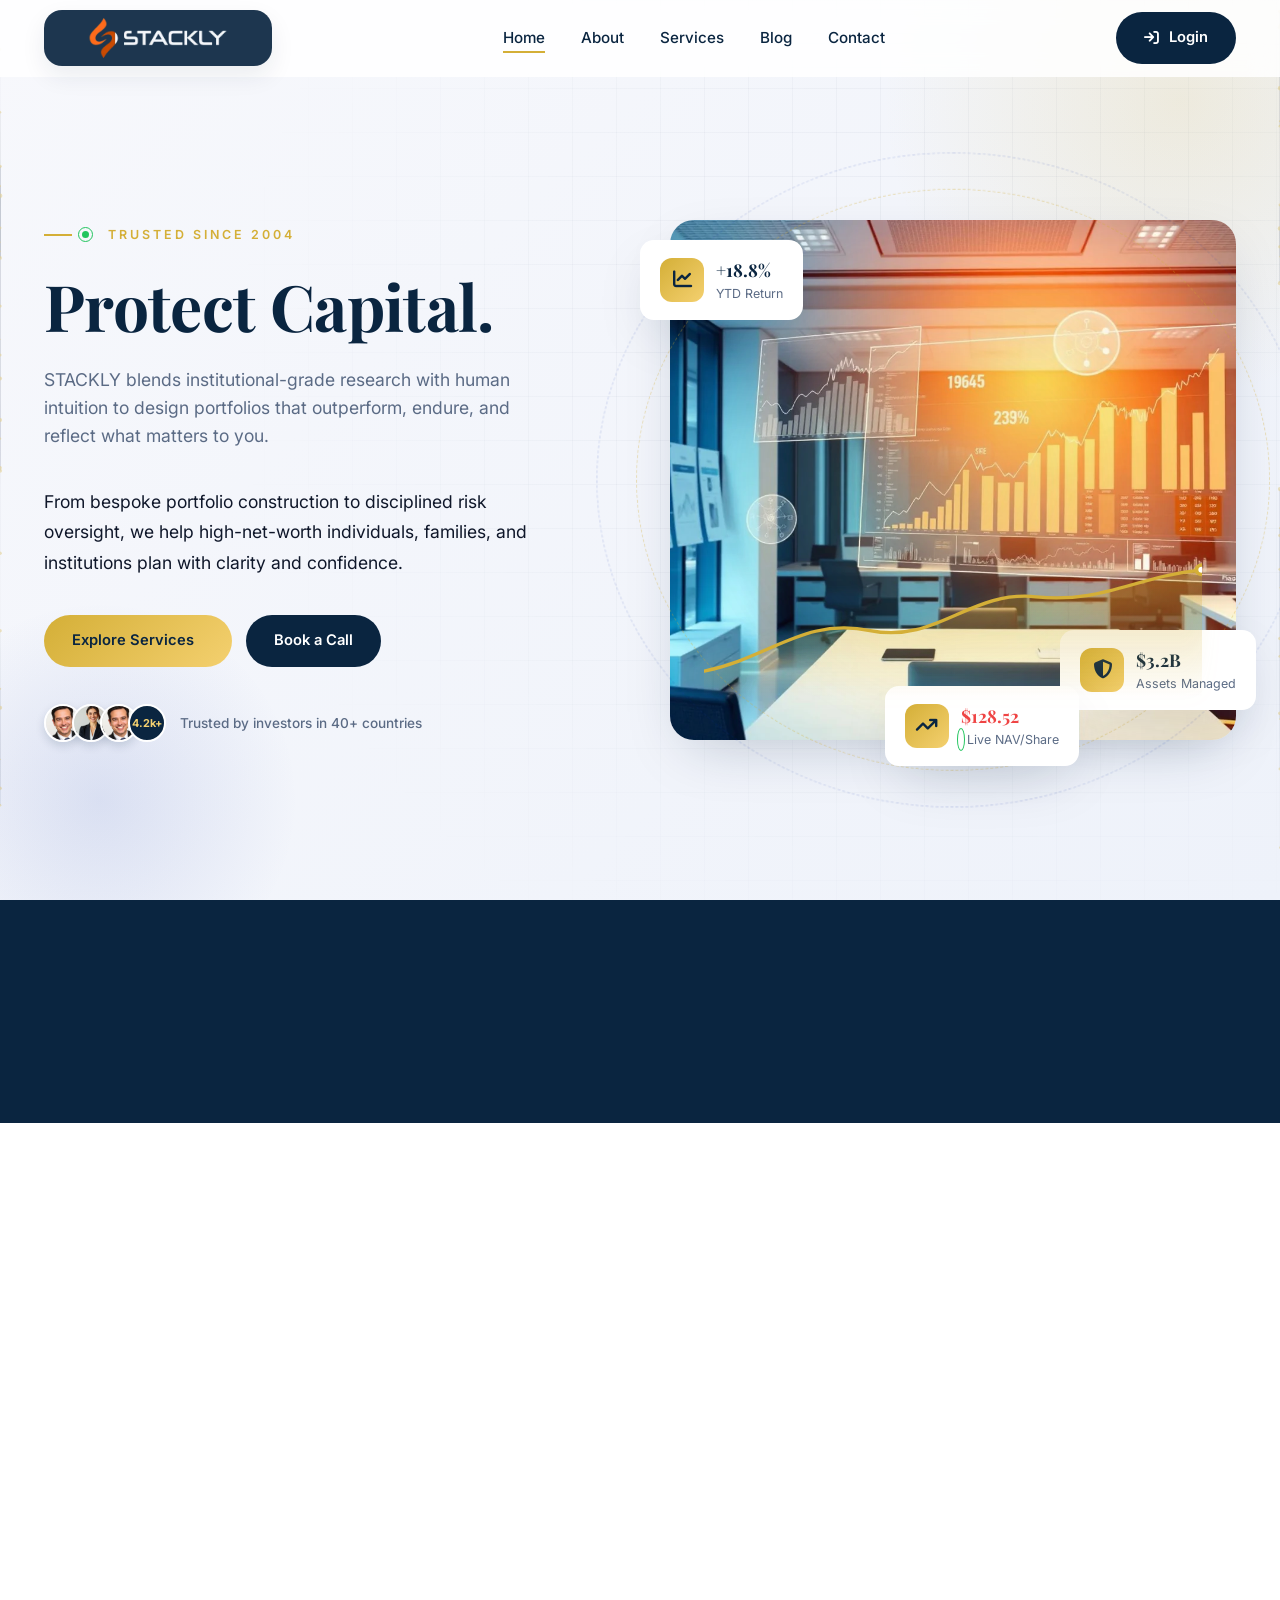
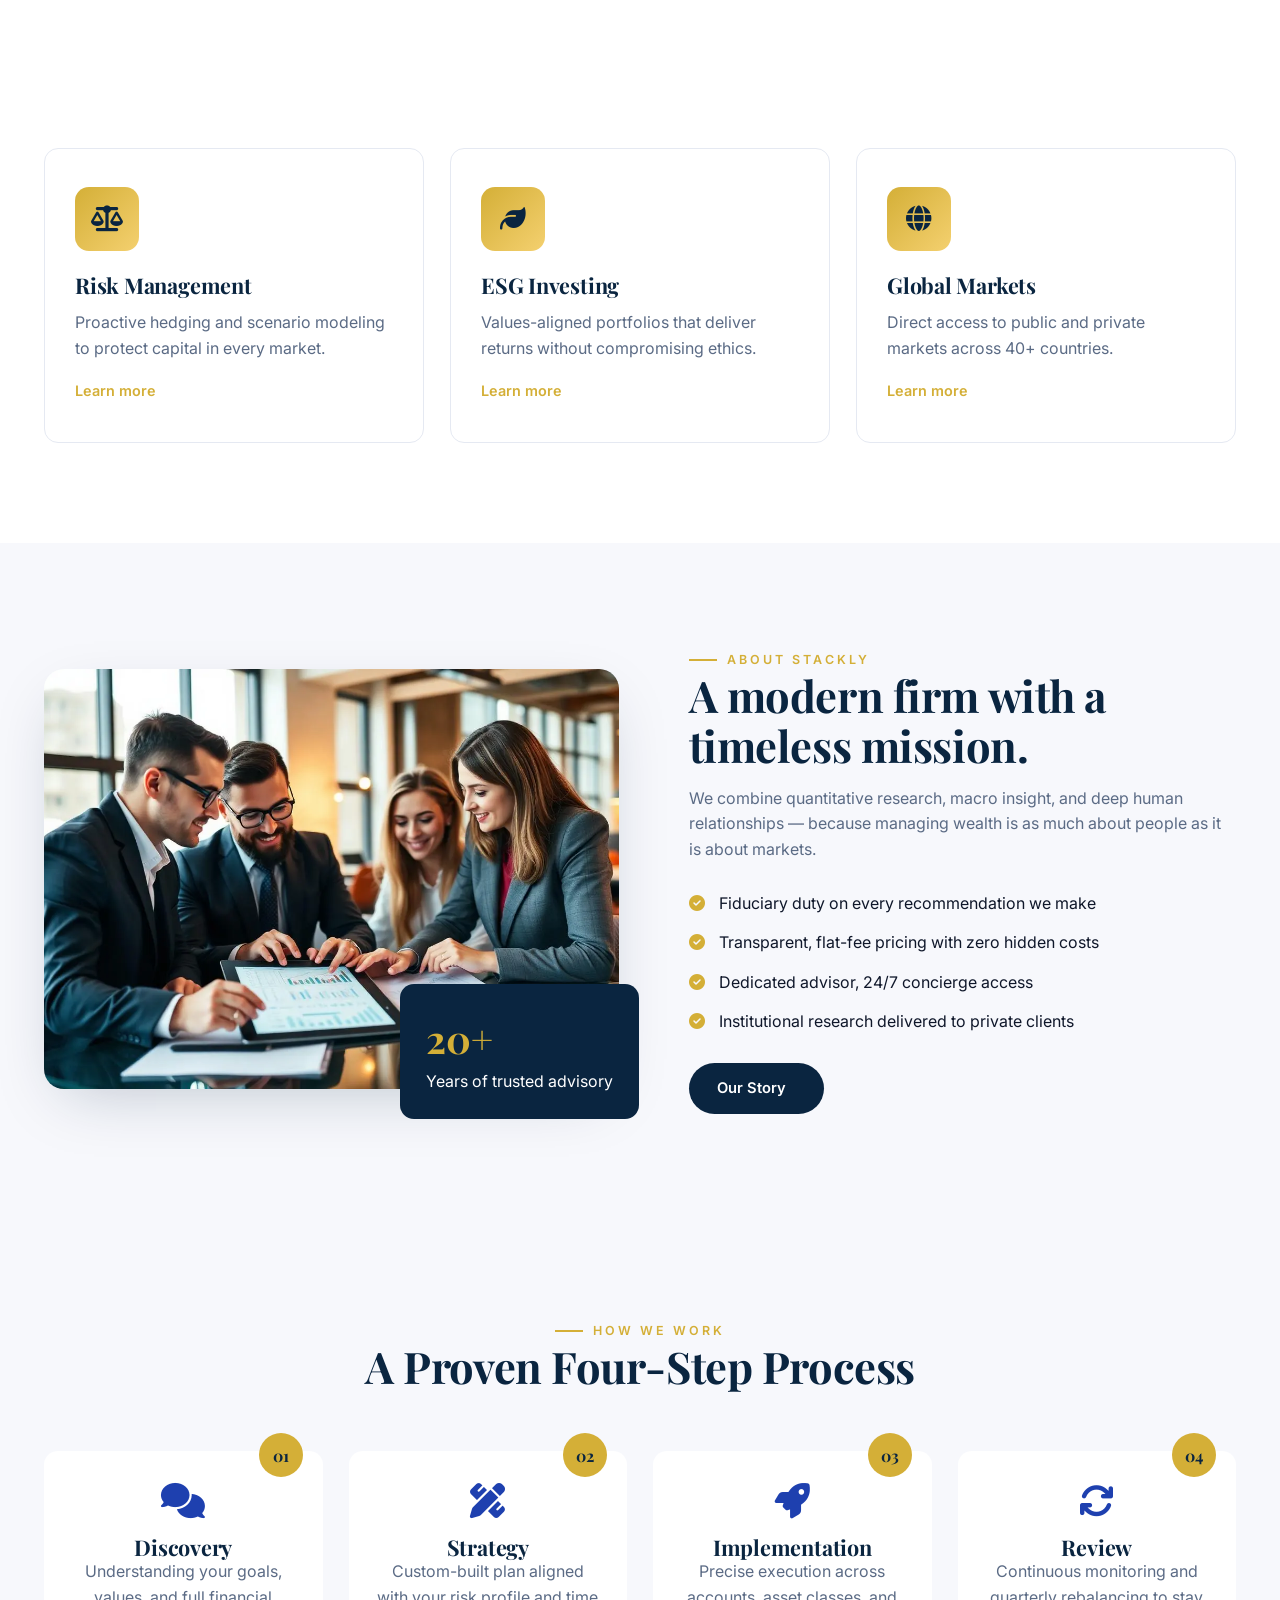
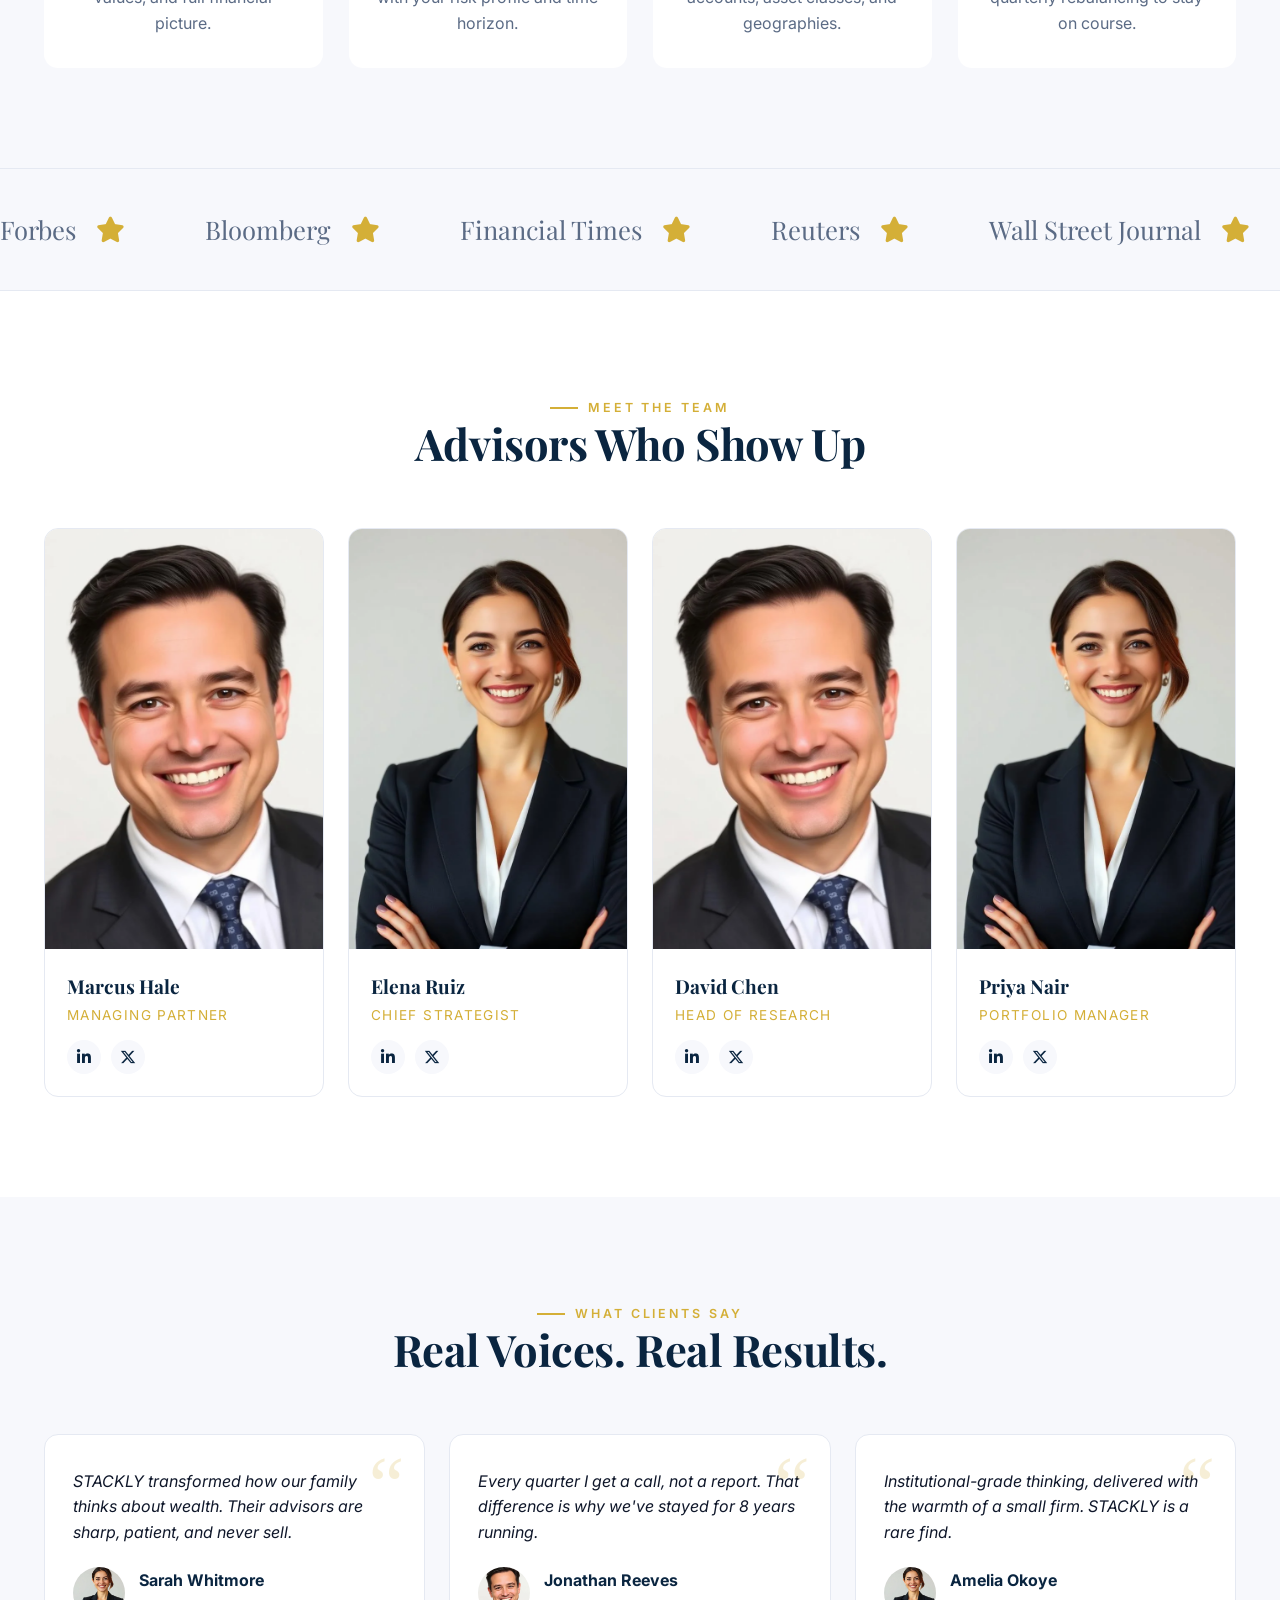
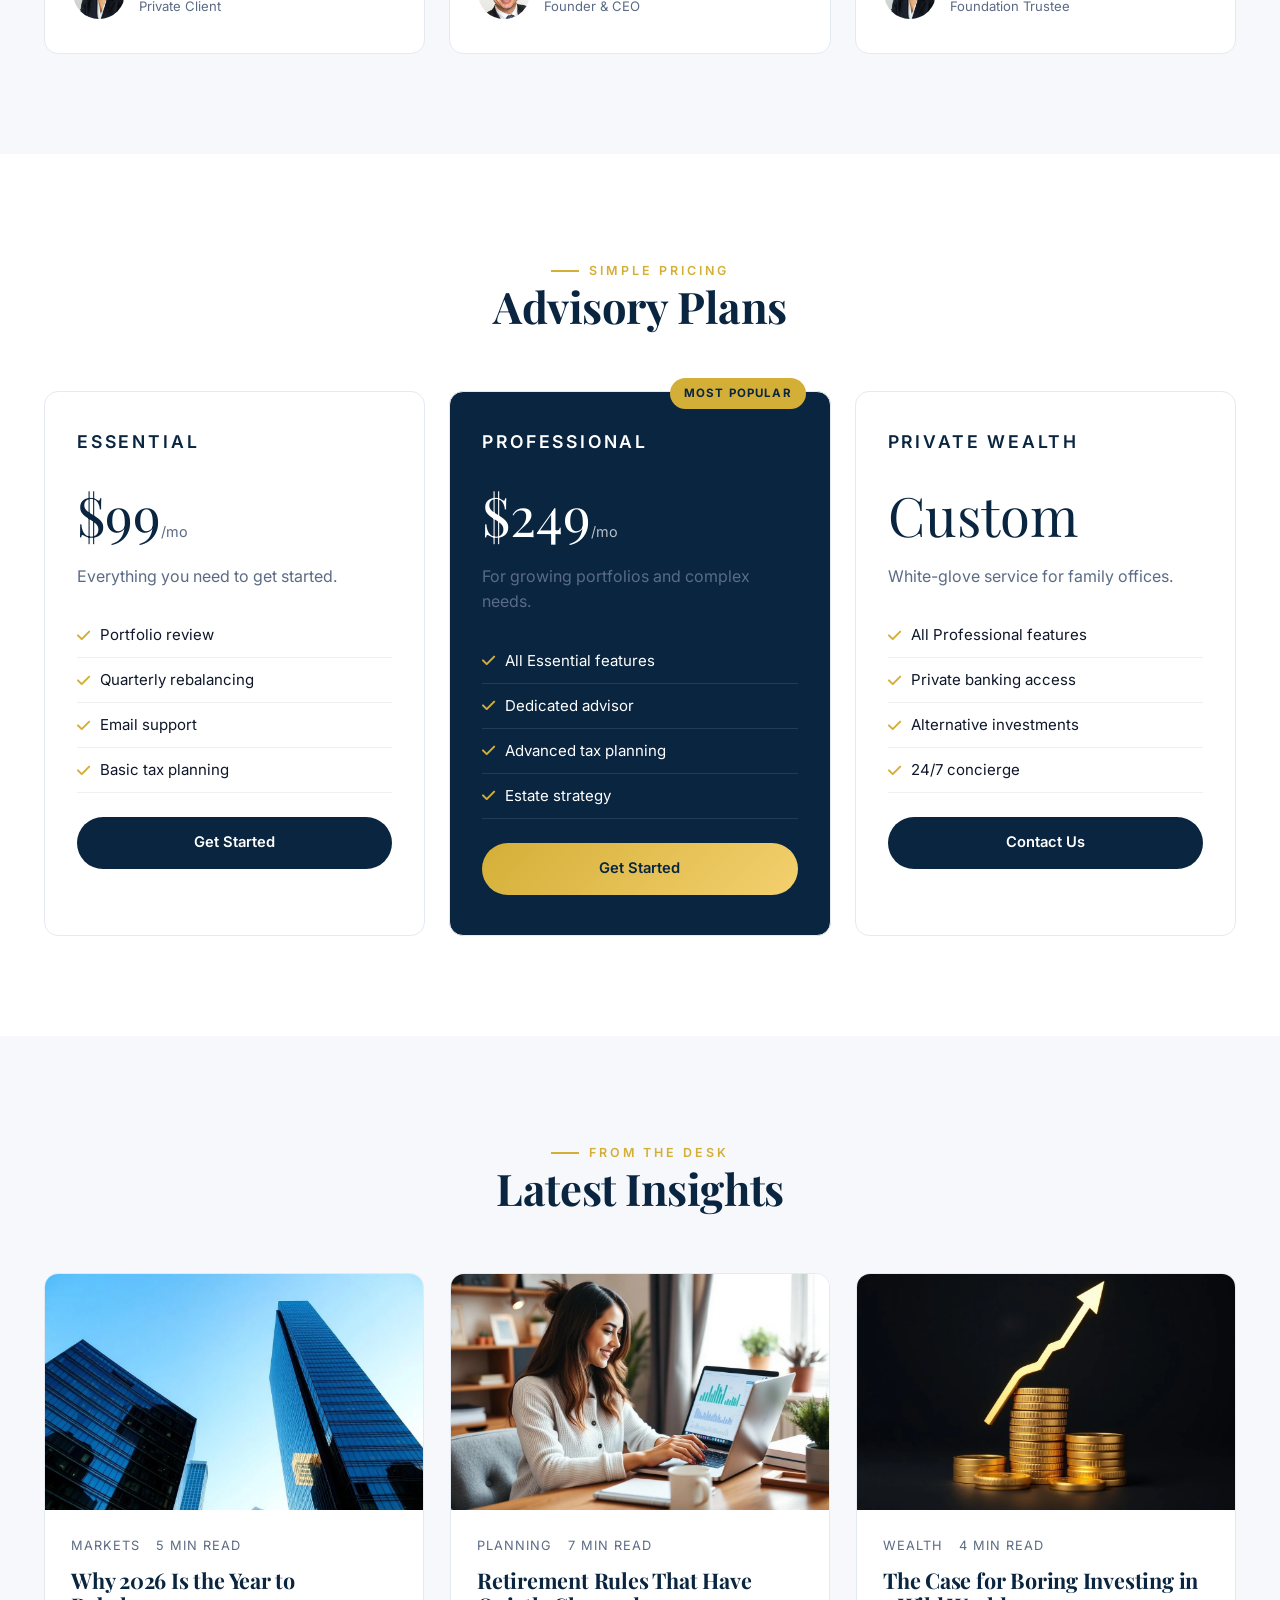
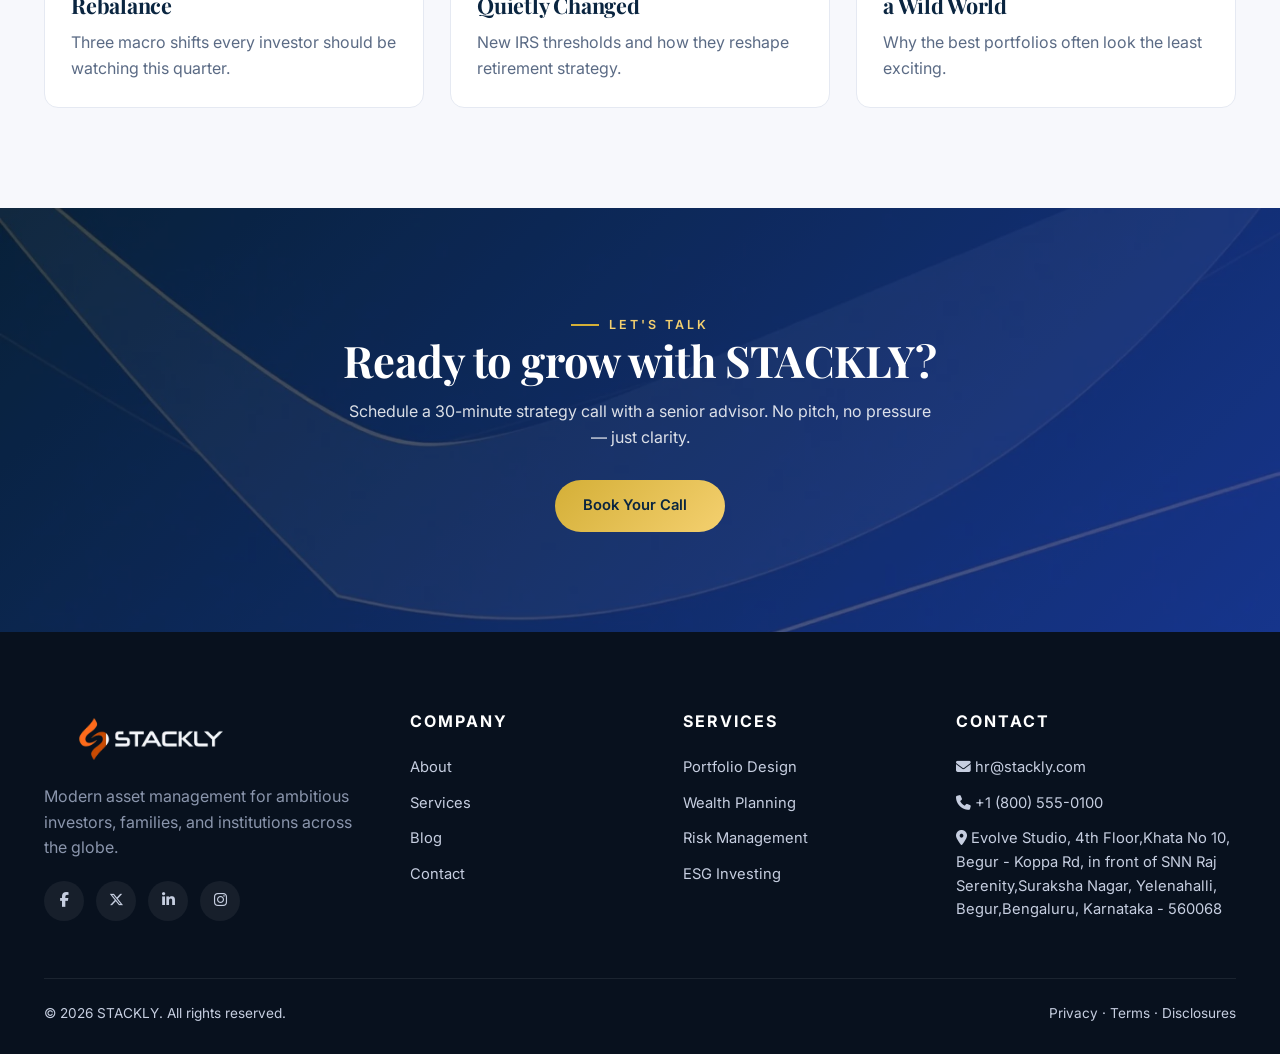
==== commit 88630c49: "Enhance auth flows and mobile nav behavior" ====
--- a/index.html
+++ b/index.html
@@ -24,7 +24,7 @@
       <li><a href="./contact.html">Contact</a></li>
     </ul>
     <div class="nav-cta">
-      <a href="/login.html" class="btn btn-primary"><i class="fa-solid fa-arrow-right-to-bracket"></i> Login</a>
+      <a href="login.html" class="btn btn-primary"><i class="fa-solid fa-arrow-right-to-bracket"></i> Login</a>
       <button class="nav-toggle" aria-label="Menu"><i class="fa-solid fa-bars"></i></button>
     </div>
   </div>
@@ -183,9 +183,9 @@
   <div class="container">
     <div class="sec-head reveal"><span class="eyebrow">Simple pricing</span><h2>Advisory Plans</h2></div>
     <div class="price-grid">
-      <div class="price reveal"><h3>Essential</h3><div class="amt">$99<small>/mo</small></div><p>Everything you need to get started.</p><ul><li><i class="fa-solid fa-check"></i>Portfolio review</li><li><i class="fa-solid fa-check"></i>Quarterly rebalancing</li><li><i class="fa-solid fa-check"></i>Email support</li><li><i class="fa-solid fa-check"></i>Basic tax planning</li></ul><a href="/contact.html" class="btn btn-primary" style="width:100%;justify-content:center">Get Started</a></div>
-      <div class="price pop reveal" data-stag="1"><span class="price-tag">Most Popular</span><h3>Professional</h3><div class="amt">$249<small>/mo</small></div><p>For growing portfolios and complex needs.</p><ul><li><i class="fa-solid fa-check"></i>All Essential features</li><li><i class="fa-solid fa-check"></i>Dedicated advisor</li><li><i class="fa-solid fa-check"></i>Advanced tax planning</li><li><i class="fa-solid fa-check"></i>Estate strategy</li></ul><a href="/contact.html" class="btn btn-gold" style="width:100%;justify-content:center">Get Started</a></div>
-      <div class="price reveal" data-stag="2"><h3>Private Wealth</h3><div class="amt">Custom</div><p>White-glove service for family offices.</p><ul><li><i class="fa-solid fa-check"></i>All Professional features</li><li><i class="fa-solid fa-check"></i>Private banking access</li><li><i class="fa-solid fa-check"></i>Alternative investments</li><li><i class="fa-solid fa-check"></i>24/7 concierge</li></ul><a href="/contact.html" class="btn btn-primary" style="width:100%;justify-content:center">Contact Us</a></div>
+      <div class="price reveal"><h3>Essential</h3><div class="amt">$99<small>/mo</small></div><p>Everything you need to get started.</p><ul><li><i class="fa-solid fa-check"></i>Portfolio review</li><li><i class="fa-solid fa-check"></i>Quarterly rebalancing</li><li><i class="fa-solid fa-check"></i>Email support</li><li><i class="fa-solid fa-check"></i>Basic tax planning</li></ul><a href="404error.html" class="btn btn-primary" style="width:100%;justify-content:center">Get Started</a></div>
+      <div class="price pop reveal" data-stag="1"><span class="price-tag">Most Popular</span><h3>Professional</h3><div class="amt">$249<small>/mo</small></div><p>For growing portfolios and complex needs.</p><ul><li><i class="fa-solid fa-check"></i>All Essential features</li><li><i class="fa-solid fa-check"></i>Dedicated advisor</li><li><i class="fa-solid fa-check"></i>Advanced tax planning</li><li><i class="fa-solid fa-check"></i>Estate strategy</li></ul><a href="404error.html" class="btn btn-gold" style="width:100%;justify-content:center">Get Started</a></div>
+      <div class="price reveal" data-stag="2"><h3>Private Wealth</h3><div class="amt">Custom</div><p>White-glove service for family offices.</p><ul><li><i class="fa-solid fa-check"></i>All Professional features</li><li><i class="fa-solid fa-check"></i>Private banking access</li><li><i class="fa-solid fa-check"></i>Alternative investments</li><li><i class="fa-solid fa-check"></i>24/7 concierge</li></ul><a href="./contact.html" class="btn btn-primary" style="width:100%;justify-content:center">Contact Us</a></div>
     </div>
   </div>
 </section>
--- a/css/style.css
+++ b/css/style.css
@@ -11,6 +11,7 @@
 *{box-sizing:border-box;margin:0;padding:0}
 html{scroll-behavior:smooth}
 body{font-family:'Inter',system-ui,-apple-system,Segoe UI,Roboto,sans-serif;color:var(--text);background:#fff;line-height:1.6;-webkit-font-smoothing:antialiased;overflow-x:hidden}
+body.no-scroll,html.no-scroll{overflow:hidden;height:100%}
 h1,h2,h3,h4{font-family:'Playfair Display',Georgia,serif;color:var(--primary);line-height:1.15;font-weight:700;letter-spacing:-.01em}
 h1{font-size:clamp(2.4rem,5vw,4.4rem)}
 h2{font-size:clamp(1.9rem,3.4vw,2.9rem)}
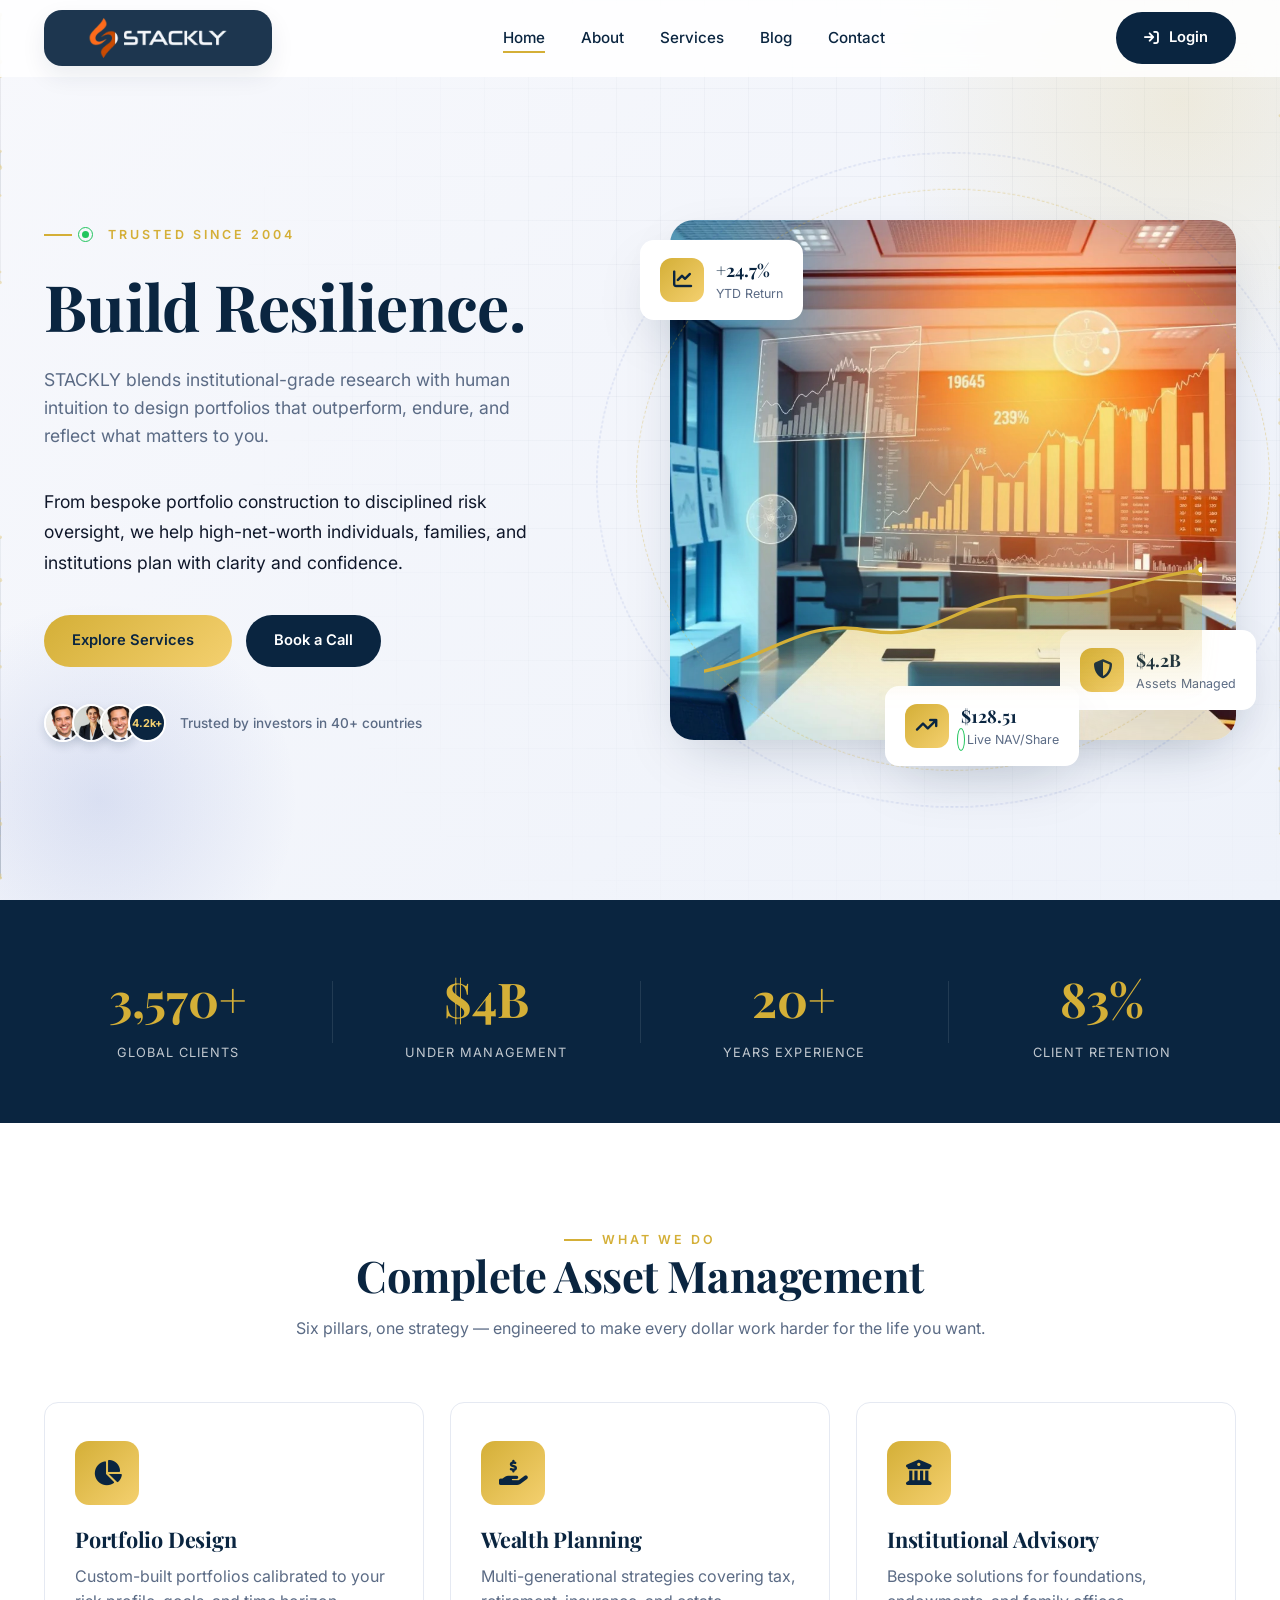
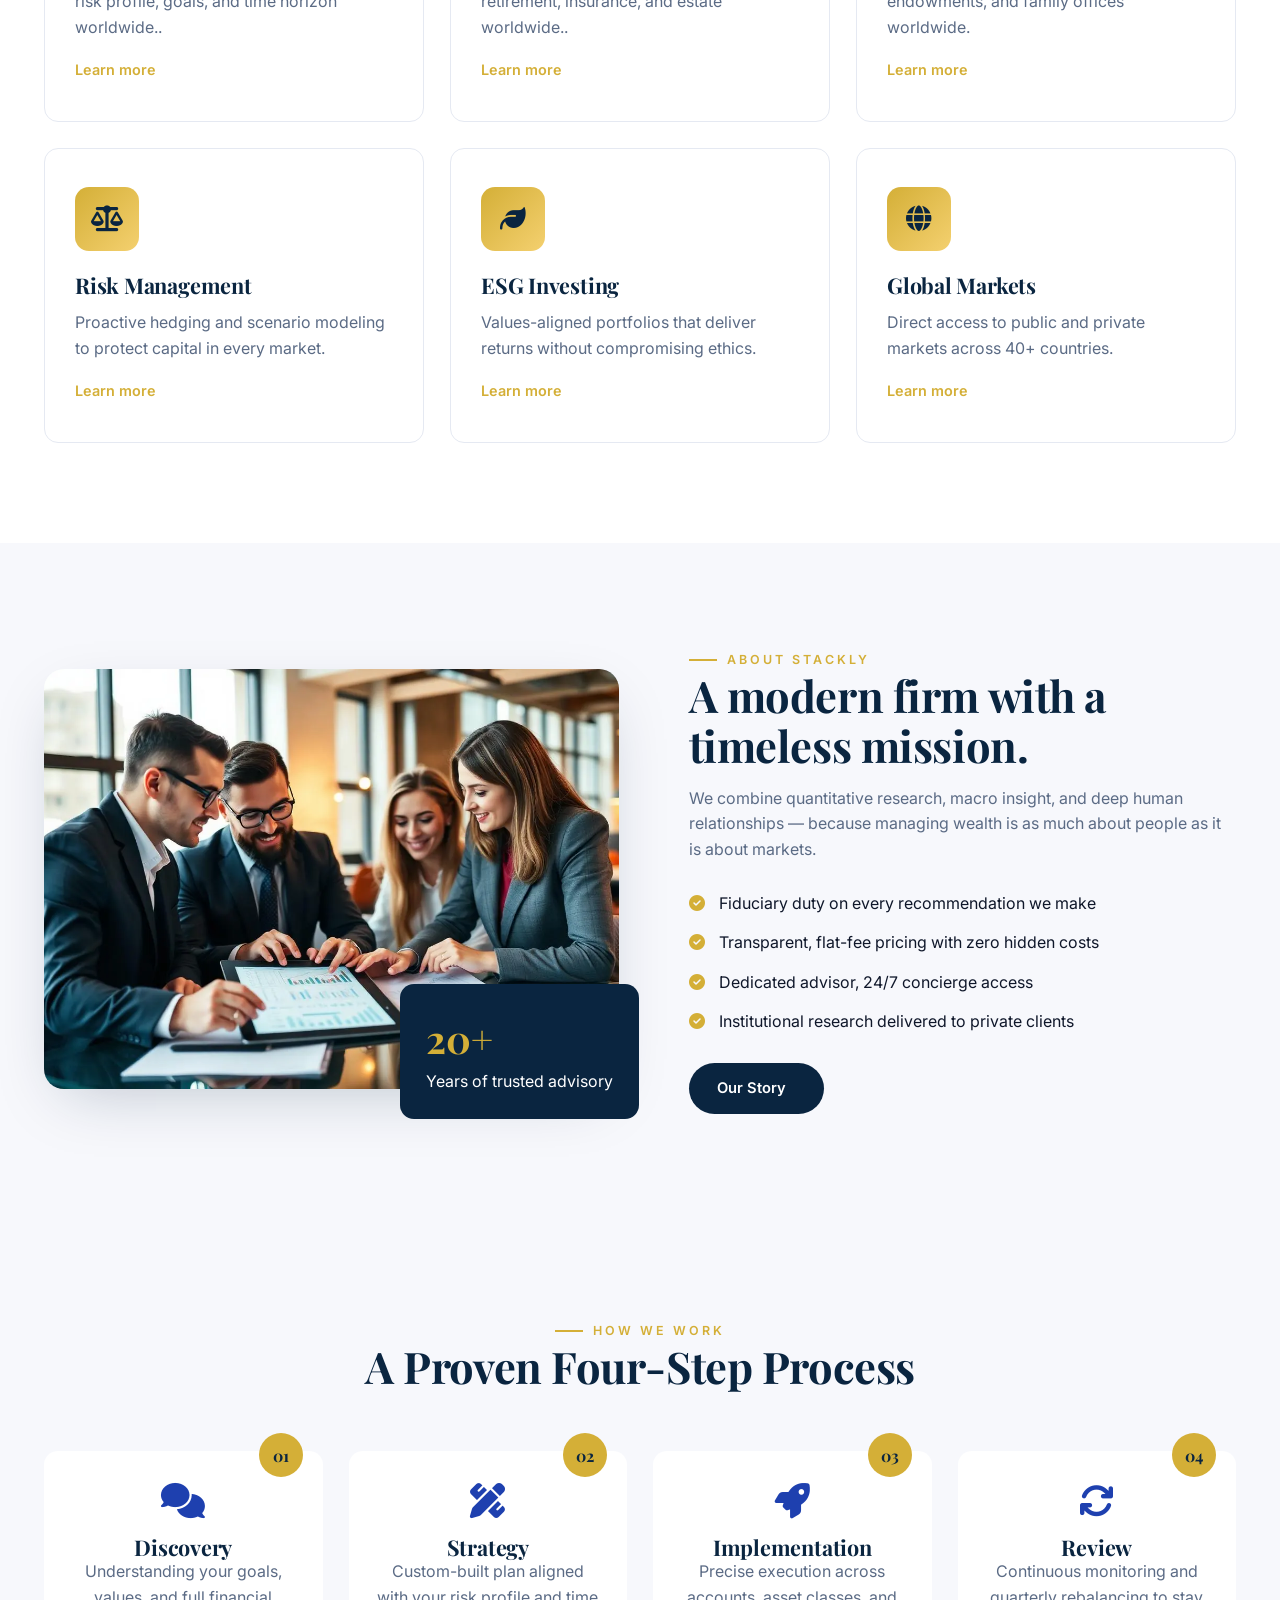
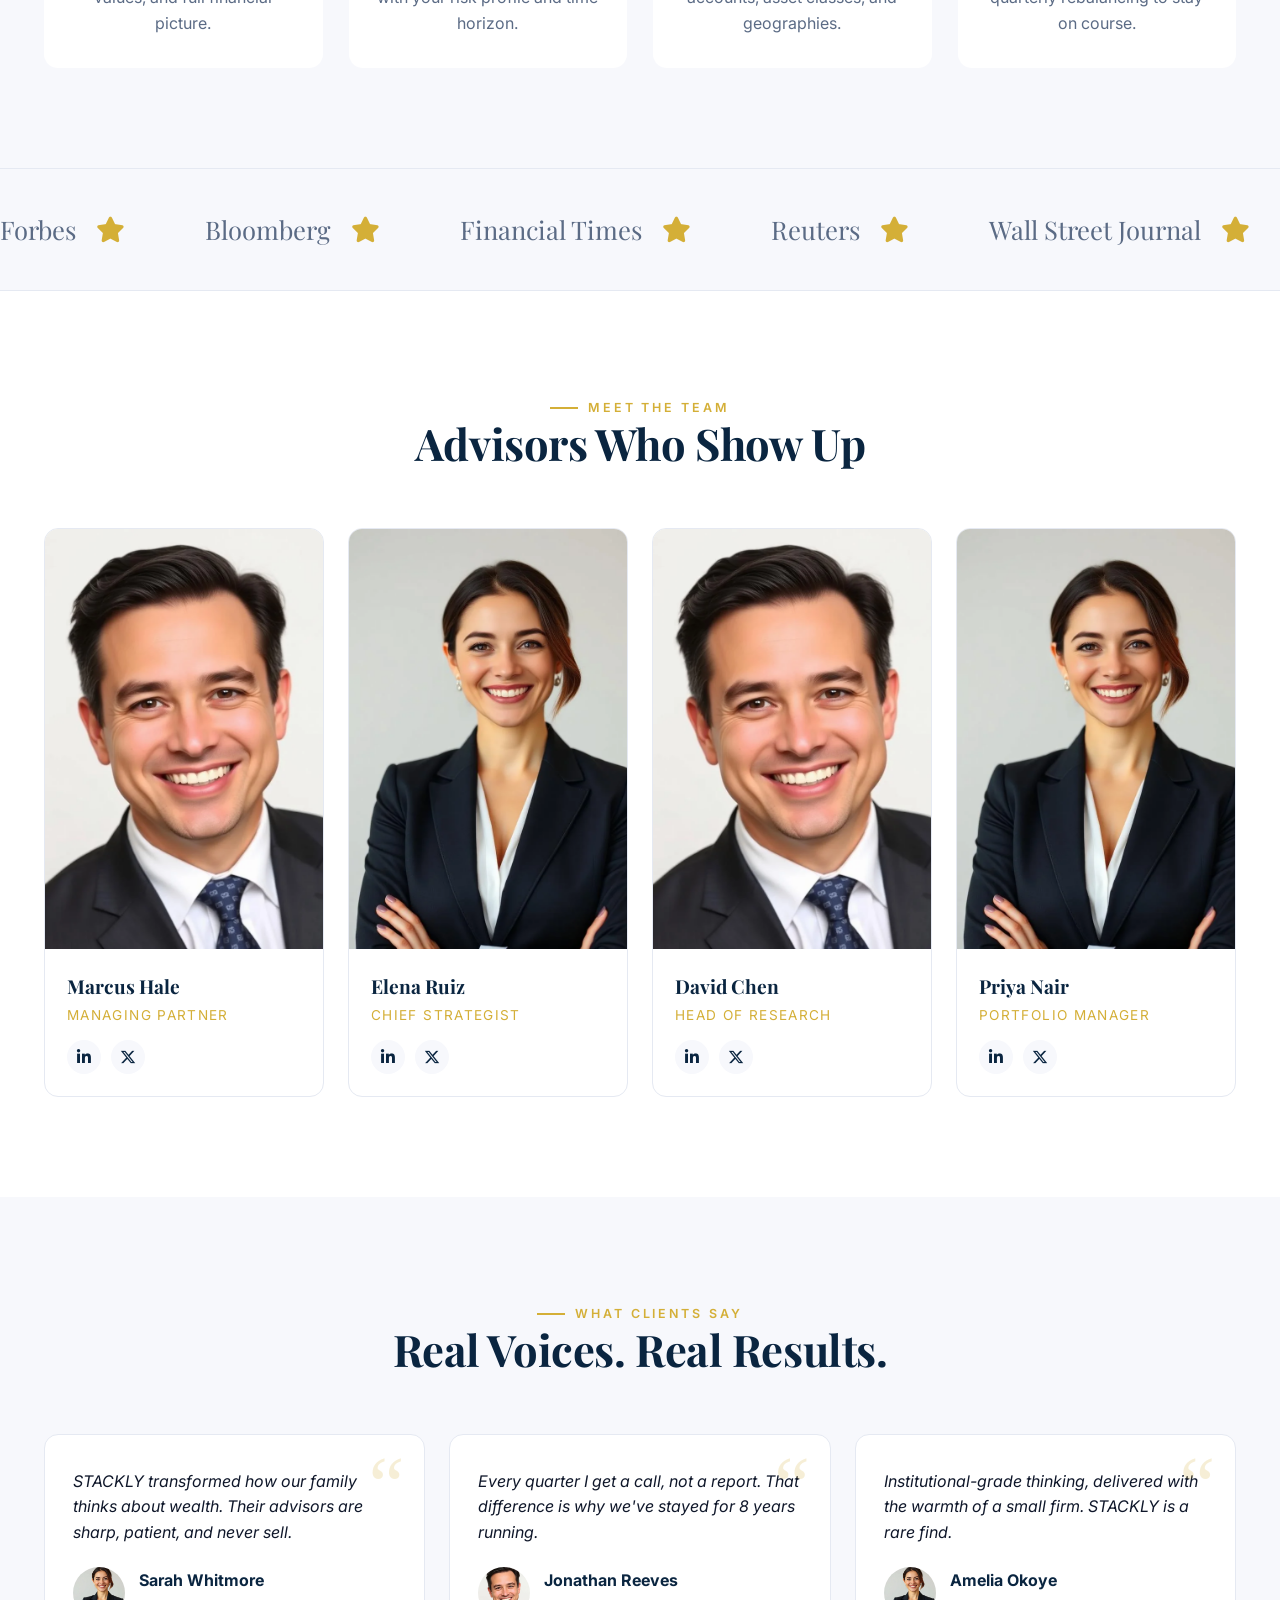
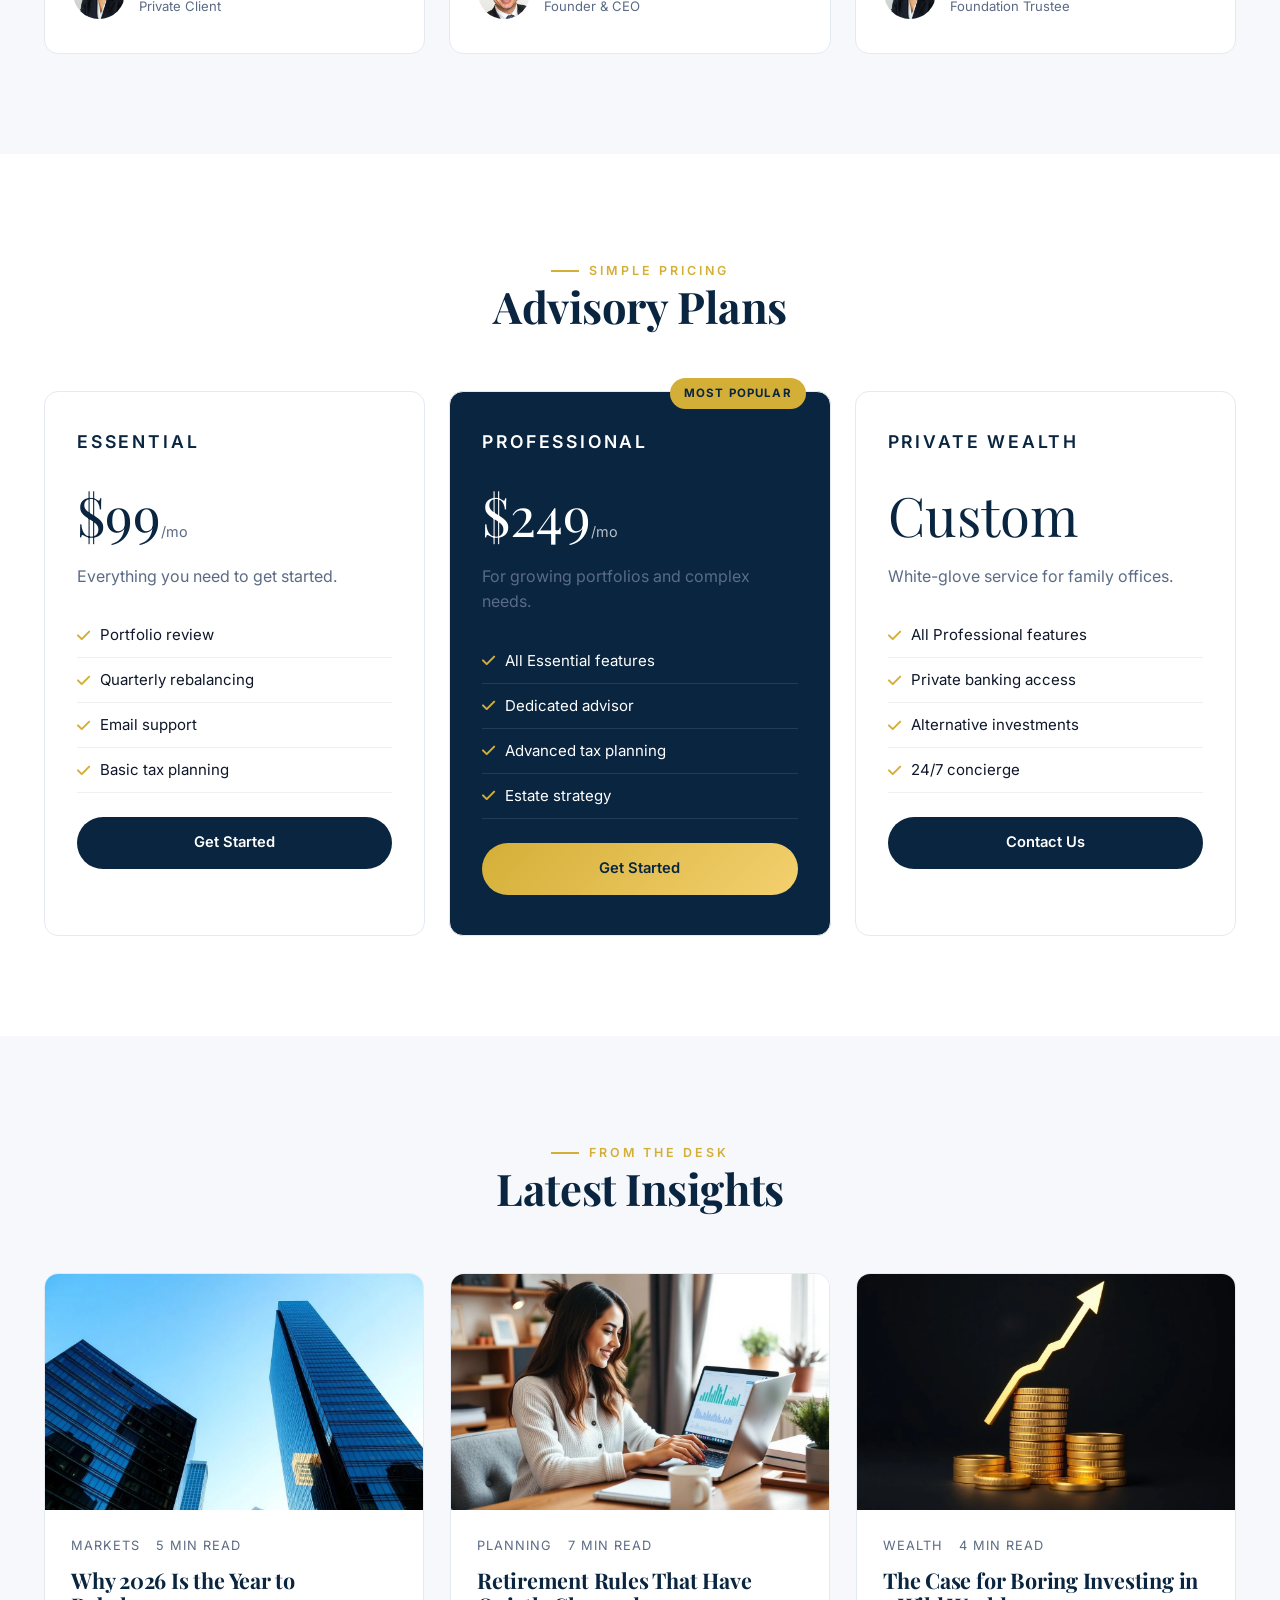
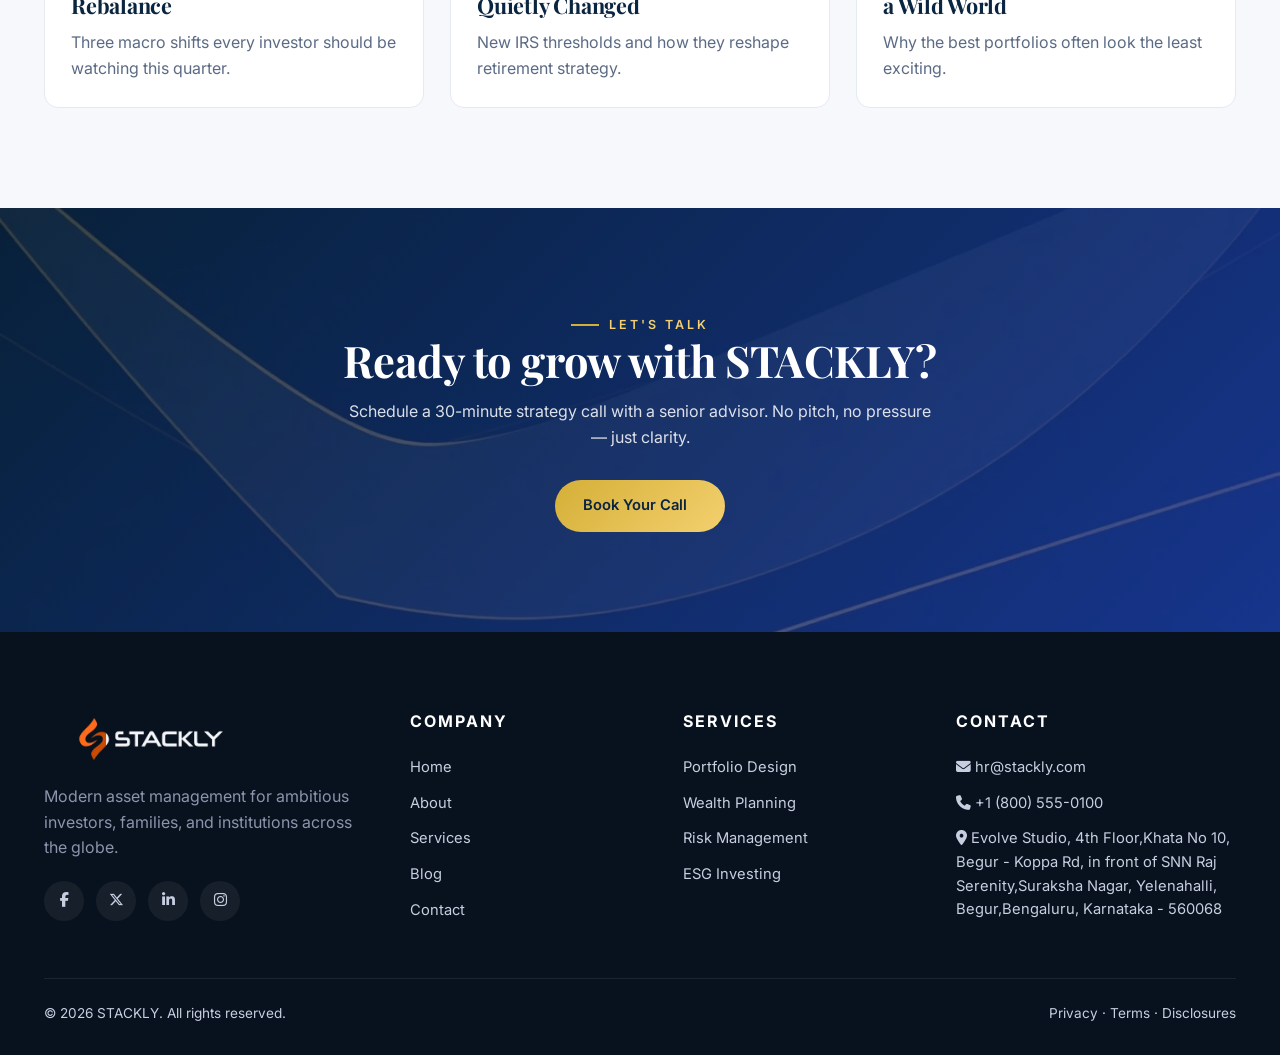
==== commit 62b86f1f: "bugs" ====
--- a/index.html
+++ b/index.html
@@ -92,8 +92,8 @@
   <div class="container">
     <div class="sec-head reveal"><span class="eyebrow">What we do</span><h2>Complete Asset Management</h2><p>Six pillars, one strategy — engineered to make every dollar work harder for the life you want.</p></div>
     <div class="svc-grid">
-      <div class="svc-card reveal"><div class="svc-icon"><i class="fa-solid fa-chart-pie"></i></div><h3>Portfolio Design</h3><p>Custom-built portfolios calibrated to your risk profile, goals, and time horizon.</p><a href="404error.html" class="svc-link">Learn more <i class="fa-solid "></i></a></div>
-      <div class="svc-card reveal" data-stag="1"><div class="svc-icon"><i class="fa-solid fa-hand-holding-dollar"></i></div><h3>Wealth Planning</h3><p>Multi-generational strategies covering tax, retirement, insurance, and estate.</p><a href="404error.html" class="svc-link">Learn more <i class="fa-solid  "></i></a></div>
+      <div class="svc-card reveal"><div class="svc-icon"><i class="fa-solid fa-chart-pie"></i></div><h3>Portfolio Design</h3><p>Custom-built portfolios calibrated to your risk profile, goals, and time horizon worldwide..</p><a href="404error.html" class="svc-link">Learn more <i class="fa-solid "></i></a></div>
+      <div class="svc-card reveal" data-stag="1"><div class="svc-icon"><i class="fa-solid fa-hand-holding-dollar"></i></div><h3>Wealth Planning</h3><p>Multi-generational strategies covering tax, retirement, insurance, and estate worldwide..</p><a href="404error.html" class="svc-link">Learn more <i class="fa-solid  "></i></a></div>
       <div class="svc-card reveal" data-stag="2"><div class="svc-icon"><i class="fa-solid fa-building-columns"></i></div><h3>Institutional Advisory</h3><p>Bespoke solutions for foundations, endowments, and family offices worldwide.</p><a href="404error.html" class="svc-link">Learn more <i class="fa-solid  "></i></a></div>
       <div class="svc-card reveal" data-stag="3"><div class="svc-icon"><i class="fa-solid fa-scale-balanced"></i></div><h3>Risk Management</h3><p>Proactive hedging and scenario modeling to protect capital in every market.</p><a href="404error.html" class="svc-link">Learn more <i class="fa-solid  "></i></a></div>
       <div class="svc-card reveal" data-stag="4"><div class="svc-icon"><i class="fa-solid fa-leaf"></i></div><h3>ESG Investing</h3><p>Values-aligned portfolios that deliver returns without compromising ethics.</p><a href="404error.html" class="svc-link">Learn more <i class="fa-solid  "></i></a></div>
@@ -226,7 +226,7 @@
           <a href="404error.html" data-social aria-label="Instagram"><i class="fa-brands fa-instagram"></i></a>
         </div>
       </div>
-      <div><h4>Company</h4><a href="/about.html">About</a><a href="./services.html">Services</a><a href="./blog.html">Blog</a><a href="./contact.html">Contact</a></div>
+      <div><h4>Company</h4><a href="index.html">Home</a><a href="/about.html">About</a><a href="./services.html">Services</a><a href="./blog.html">Blog</a><a href="./contact.html">Contact</a></div>
       <div><h4>Services</h4><a href="404error.html">Portfolio Design</a><a href="404error.html">Wealth Planning</a><a href="404error.html">Risk Management</a><a href="404error.html">ESG Investing</a></div>
       <div><h4>Contact</h4><a href="mailto:hello@stackly.com"><i class="fa-solid fa-envelope"></i> hr@stackly.com</a><a href="tel:+18005550100"><i class="fa-solid fa-phone"></i> +1 (800) 555-0100</a><a href="./contact.html"><i class="fa-solid fa-location-dot"></i> Evolve Studio, 4th Floor,Khata No 10, Begur - Koppa Rd, in front of SNN Raj Serenity,Suraksha Nagar, Yelenahalli, Begur,Bengaluru, Karnataka - 560068</a></div>
     </div>
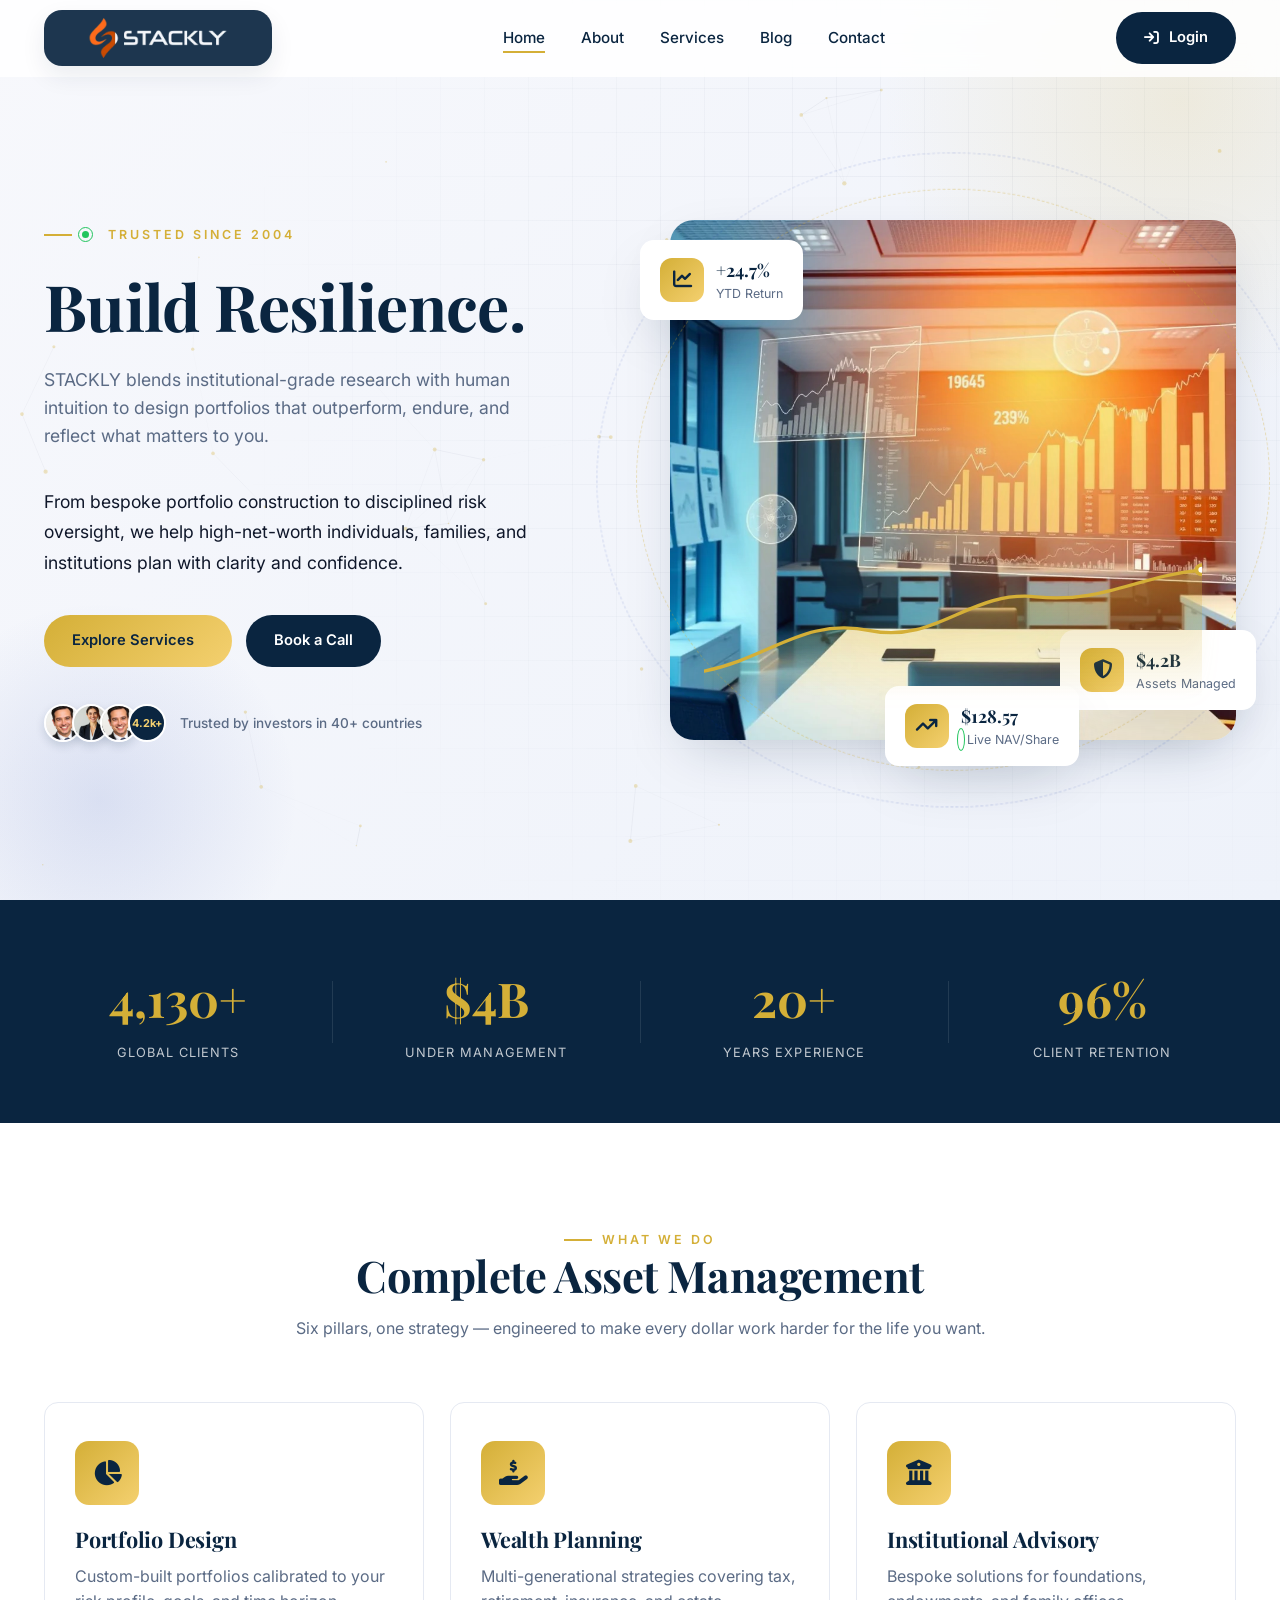
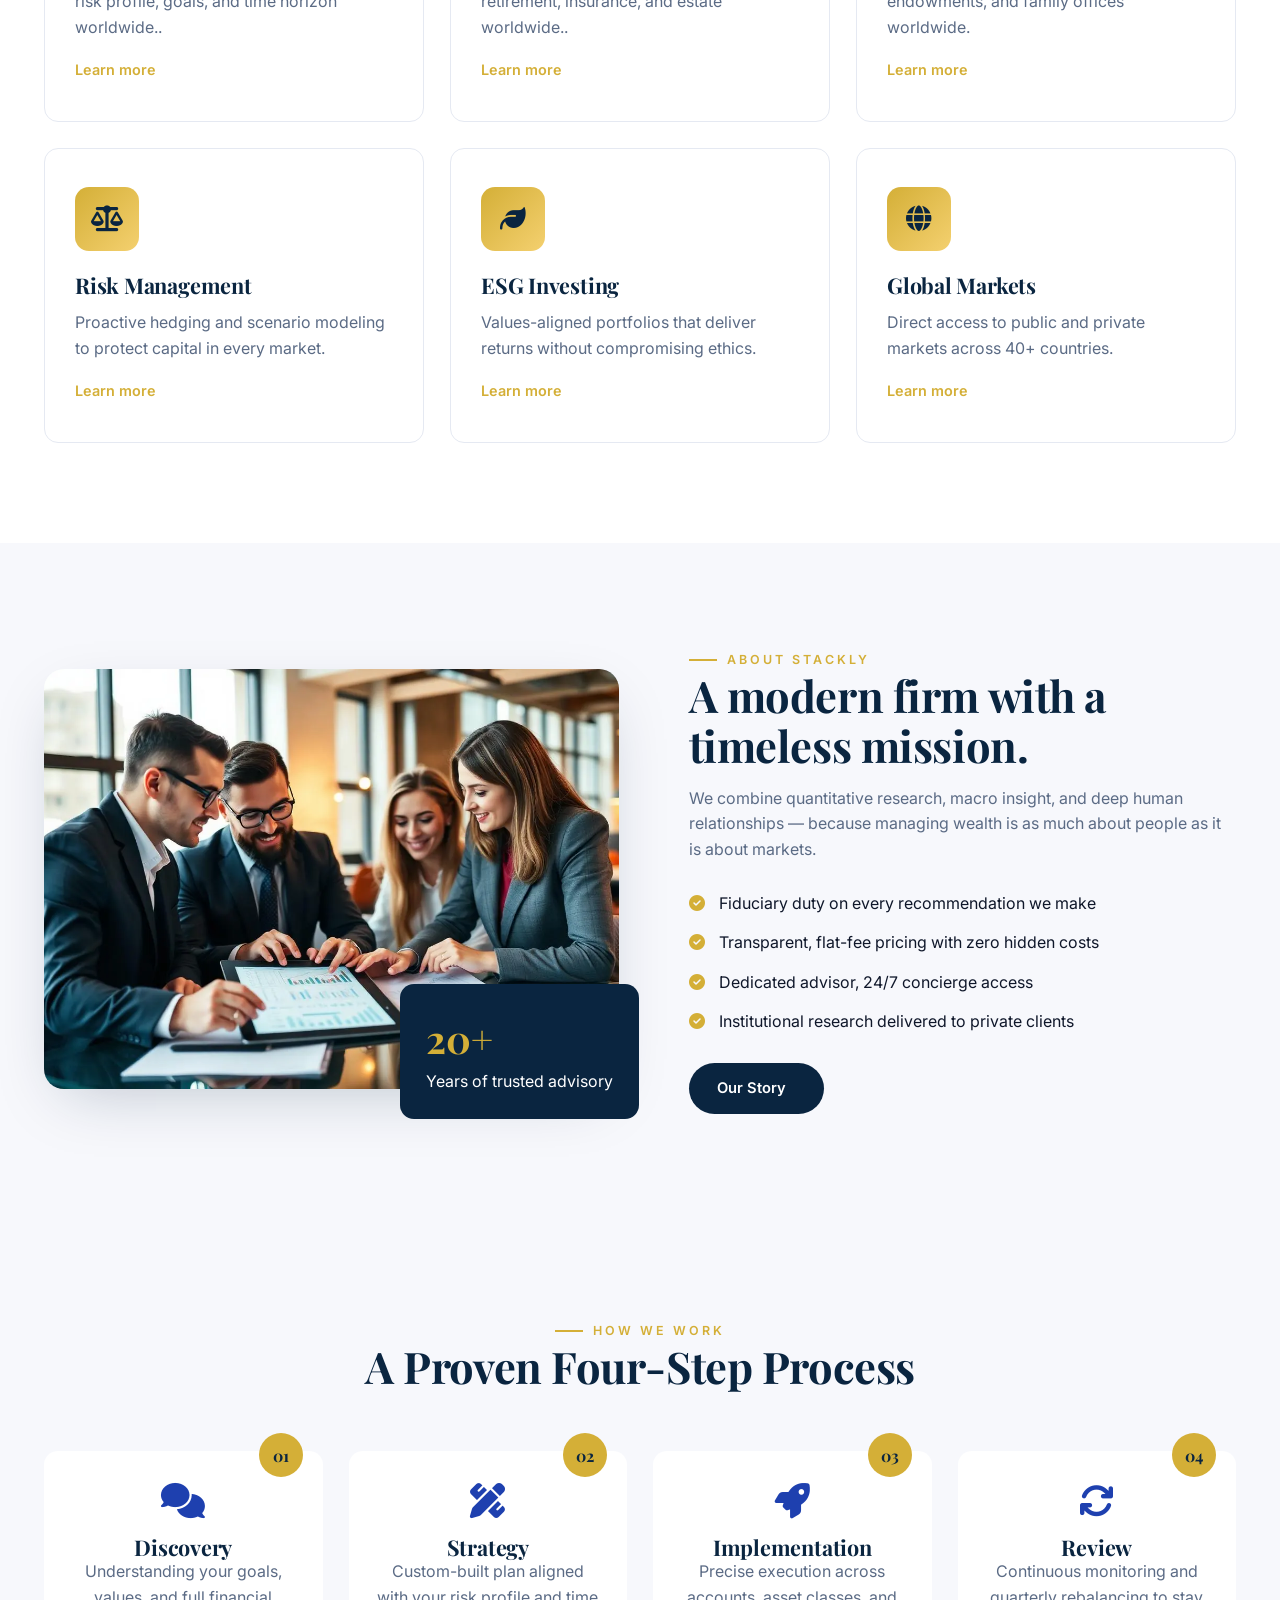
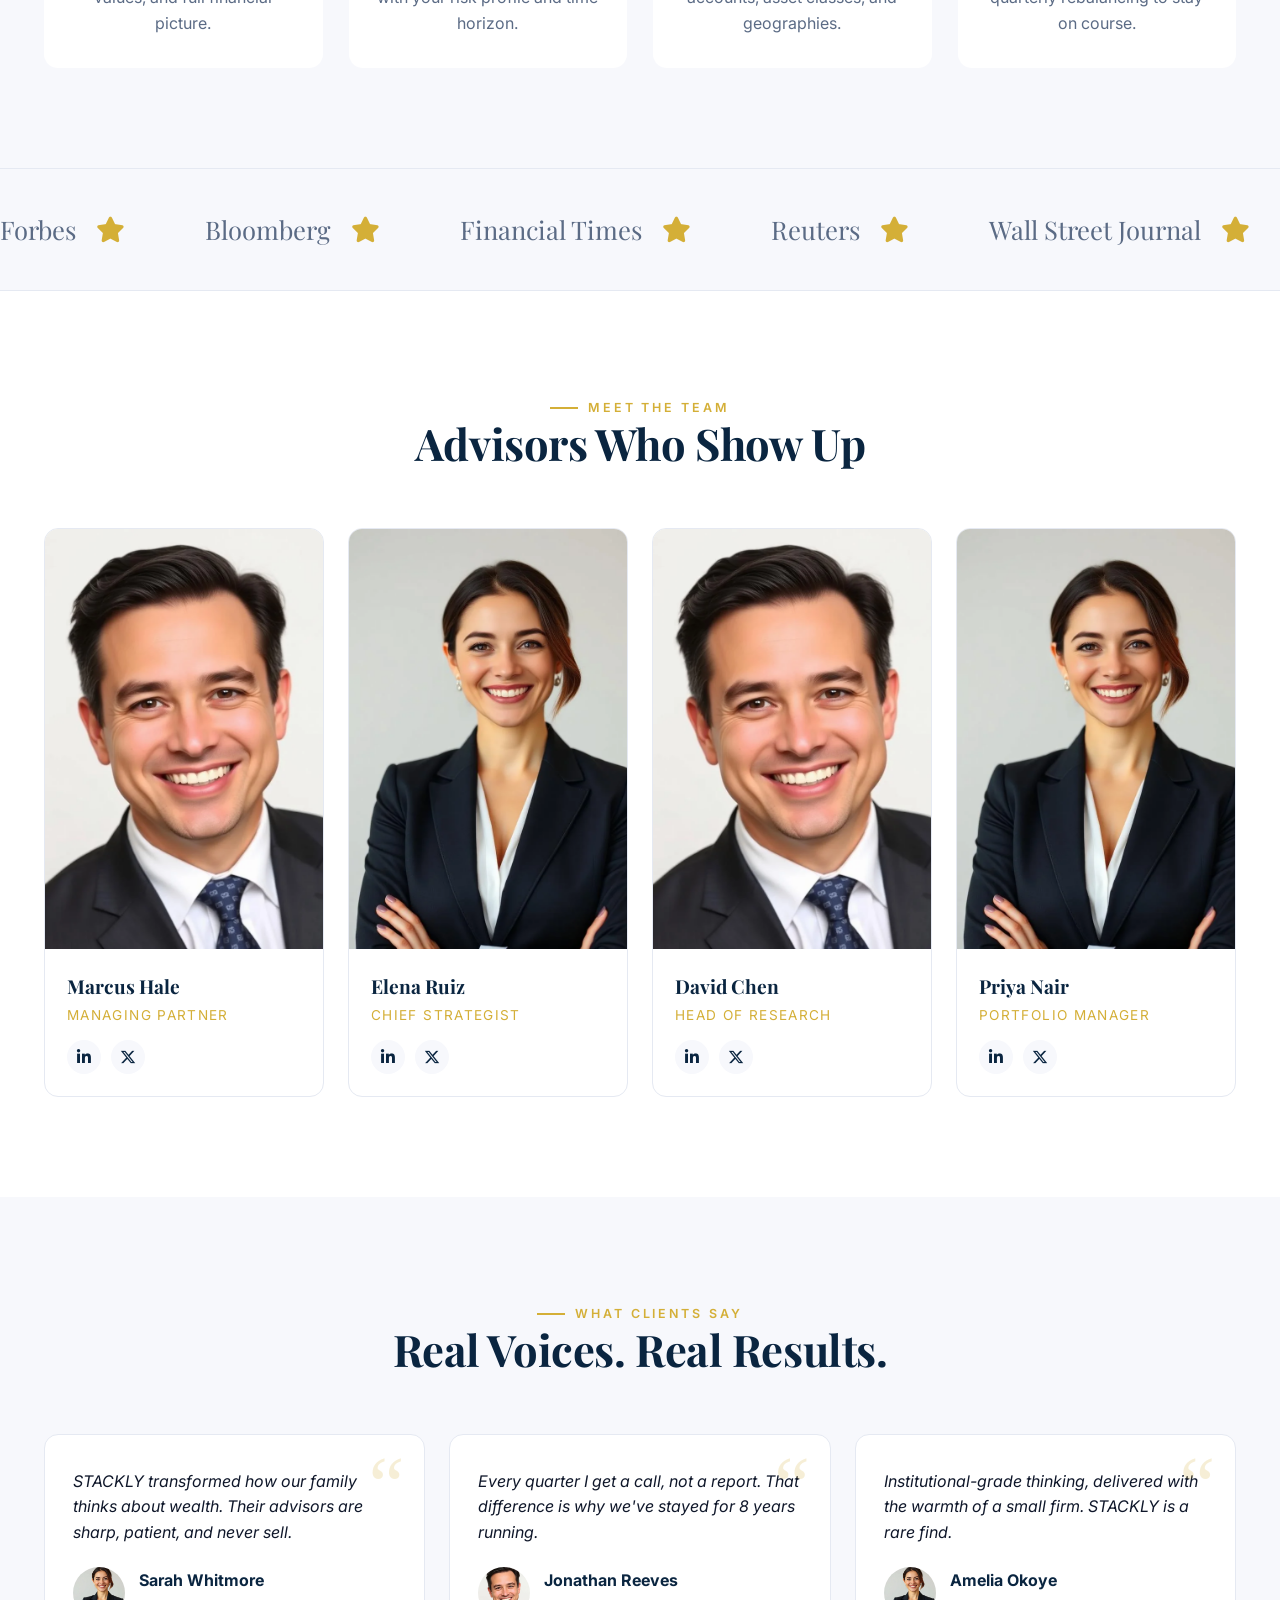
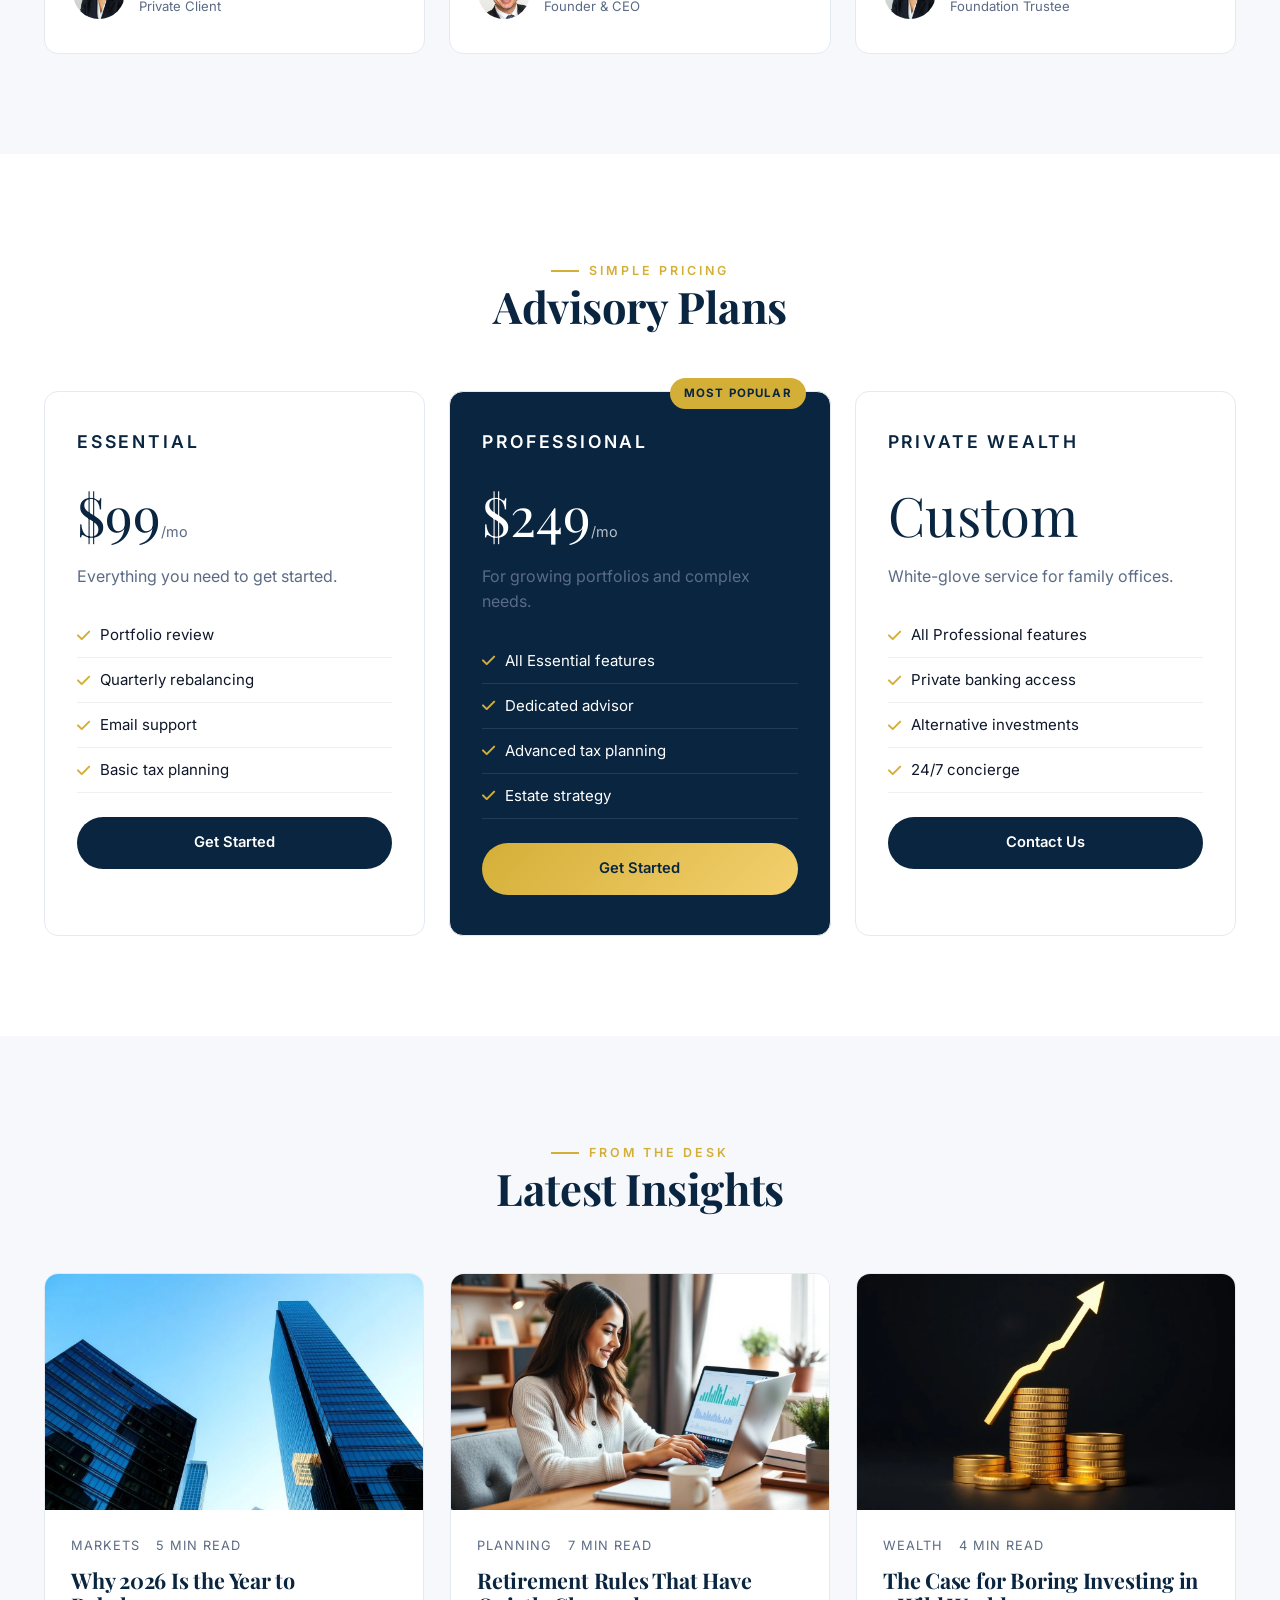
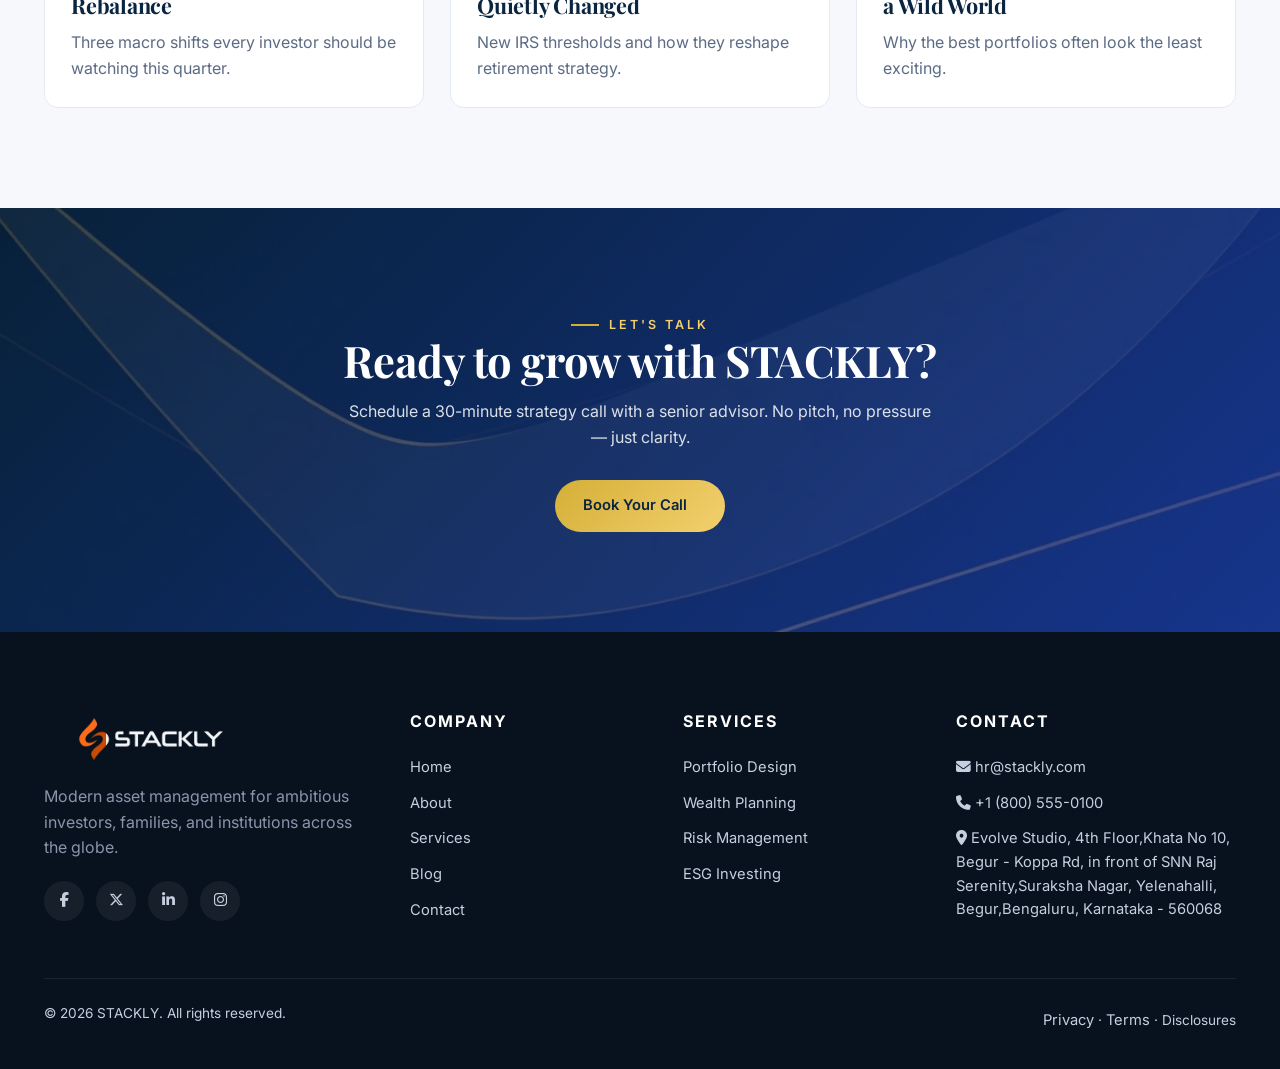
==== commit 1a8d1b53: "bugs" ====
--- a/index.html
+++ b/index.html
@@ -230,7 +230,7 @@
       <div><h4>Services</h4><a href="404error.html">Portfolio Design</a><a href="404error.html">Wealth Planning</a><a href="404error.html">Risk Management</a><a href="404error.html">ESG Investing</a></div>
       <div><h4>Contact</h4><a href="mailto:hello@stackly.com"><i class="fa-solid fa-envelope"></i> hr@stackly.com</a><a href="tel:+18005550100"><i class="fa-solid fa-phone"></i> +1 (800) 555-0100</a><a href="./contact.html"><i class="fa-solid fa-location-dot"></i> Evolve Studio, 4th Floor,Khata No 10, Begur - Koppa Rd, in front of SNN Raj Serenity,Suraksha Nagar, Yelenahalli, Begur,Bengaluru, Karnataka - 560068</a></div>
     </div>
-    <div class="footer-bot"><span>© <span data-year></span> STACKLY. All rights reserved.</span><span>Privacy · Terms · Disclosures</span></div>
+    <div class="footer-bot"><span>© <span data-year></span> STACKLY. All rights reserved.</span><span><a href="404error.html" style="display:inline-block">Privacy</a> · <a href="404error.html" style="display:inline-block">Terms</a> · Disclosures</span></div>
   </div>
 </footer>
 <script src="js/main.js"></script>
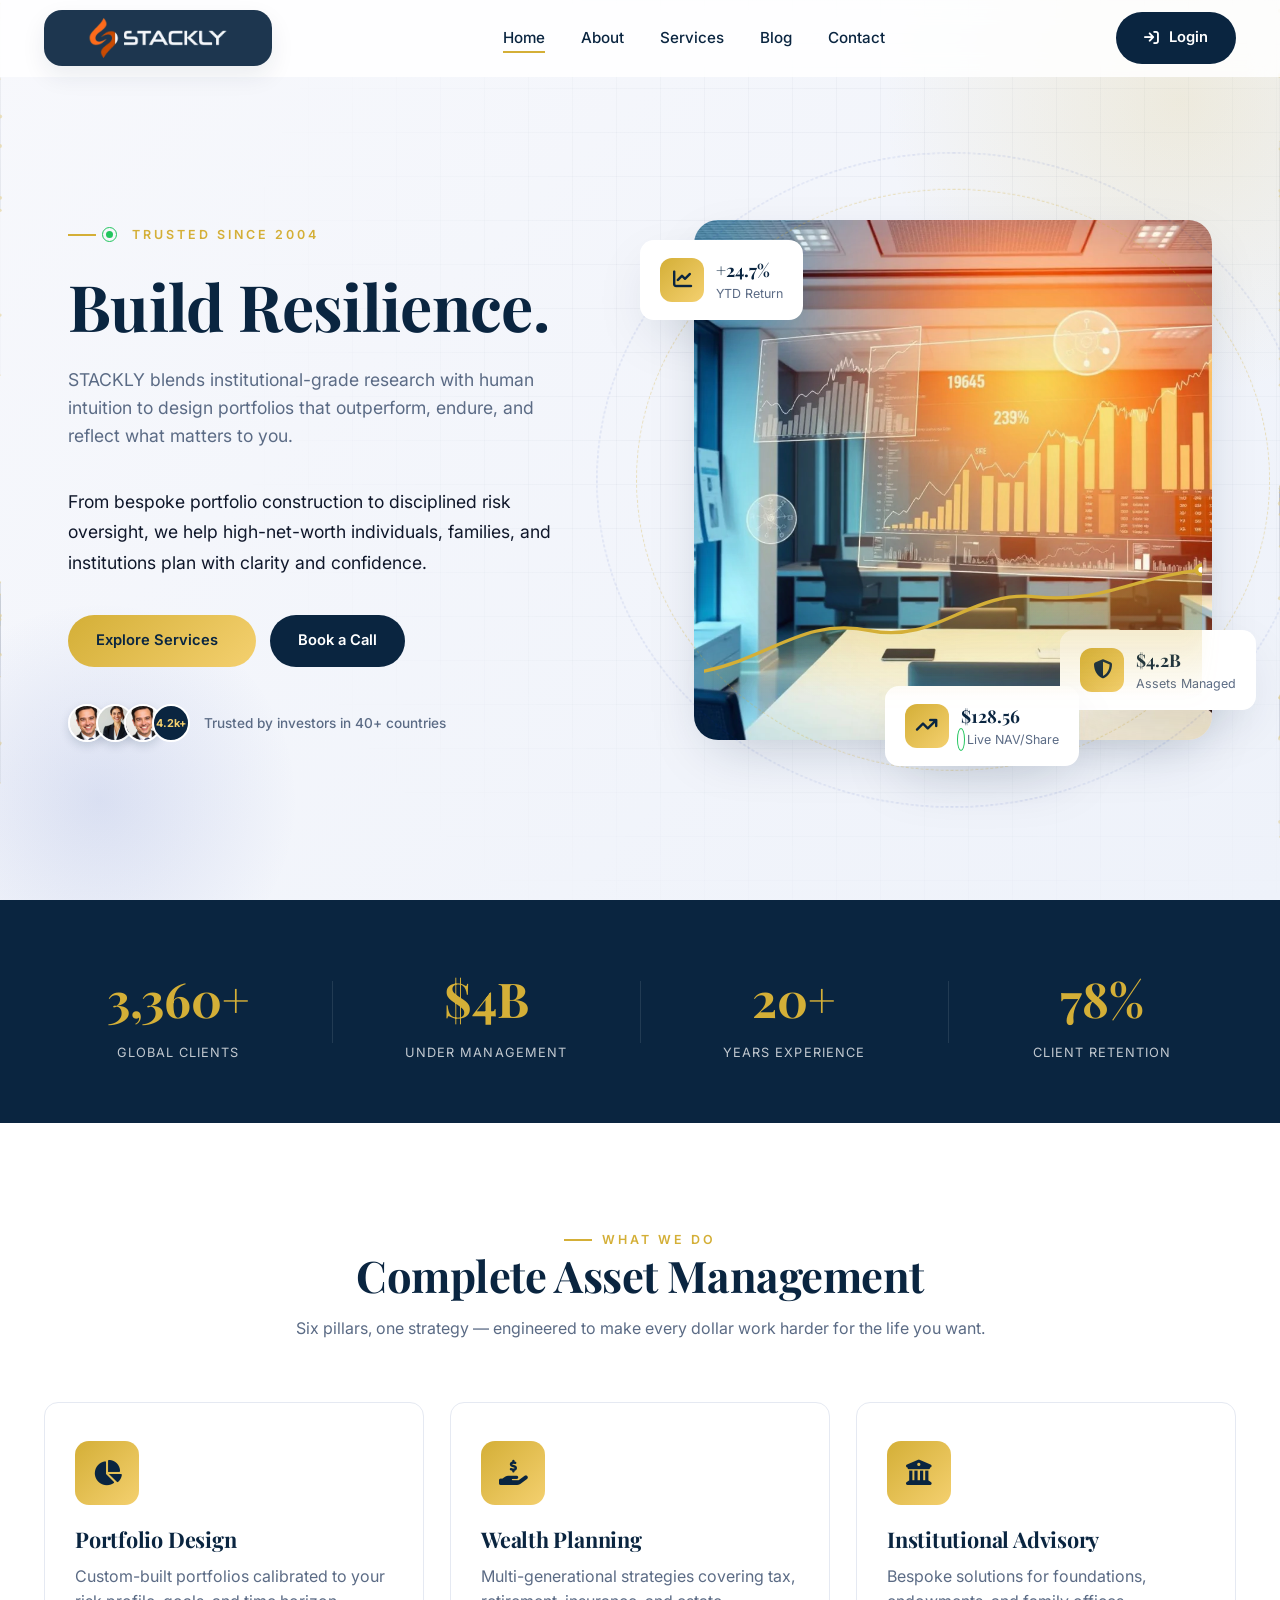
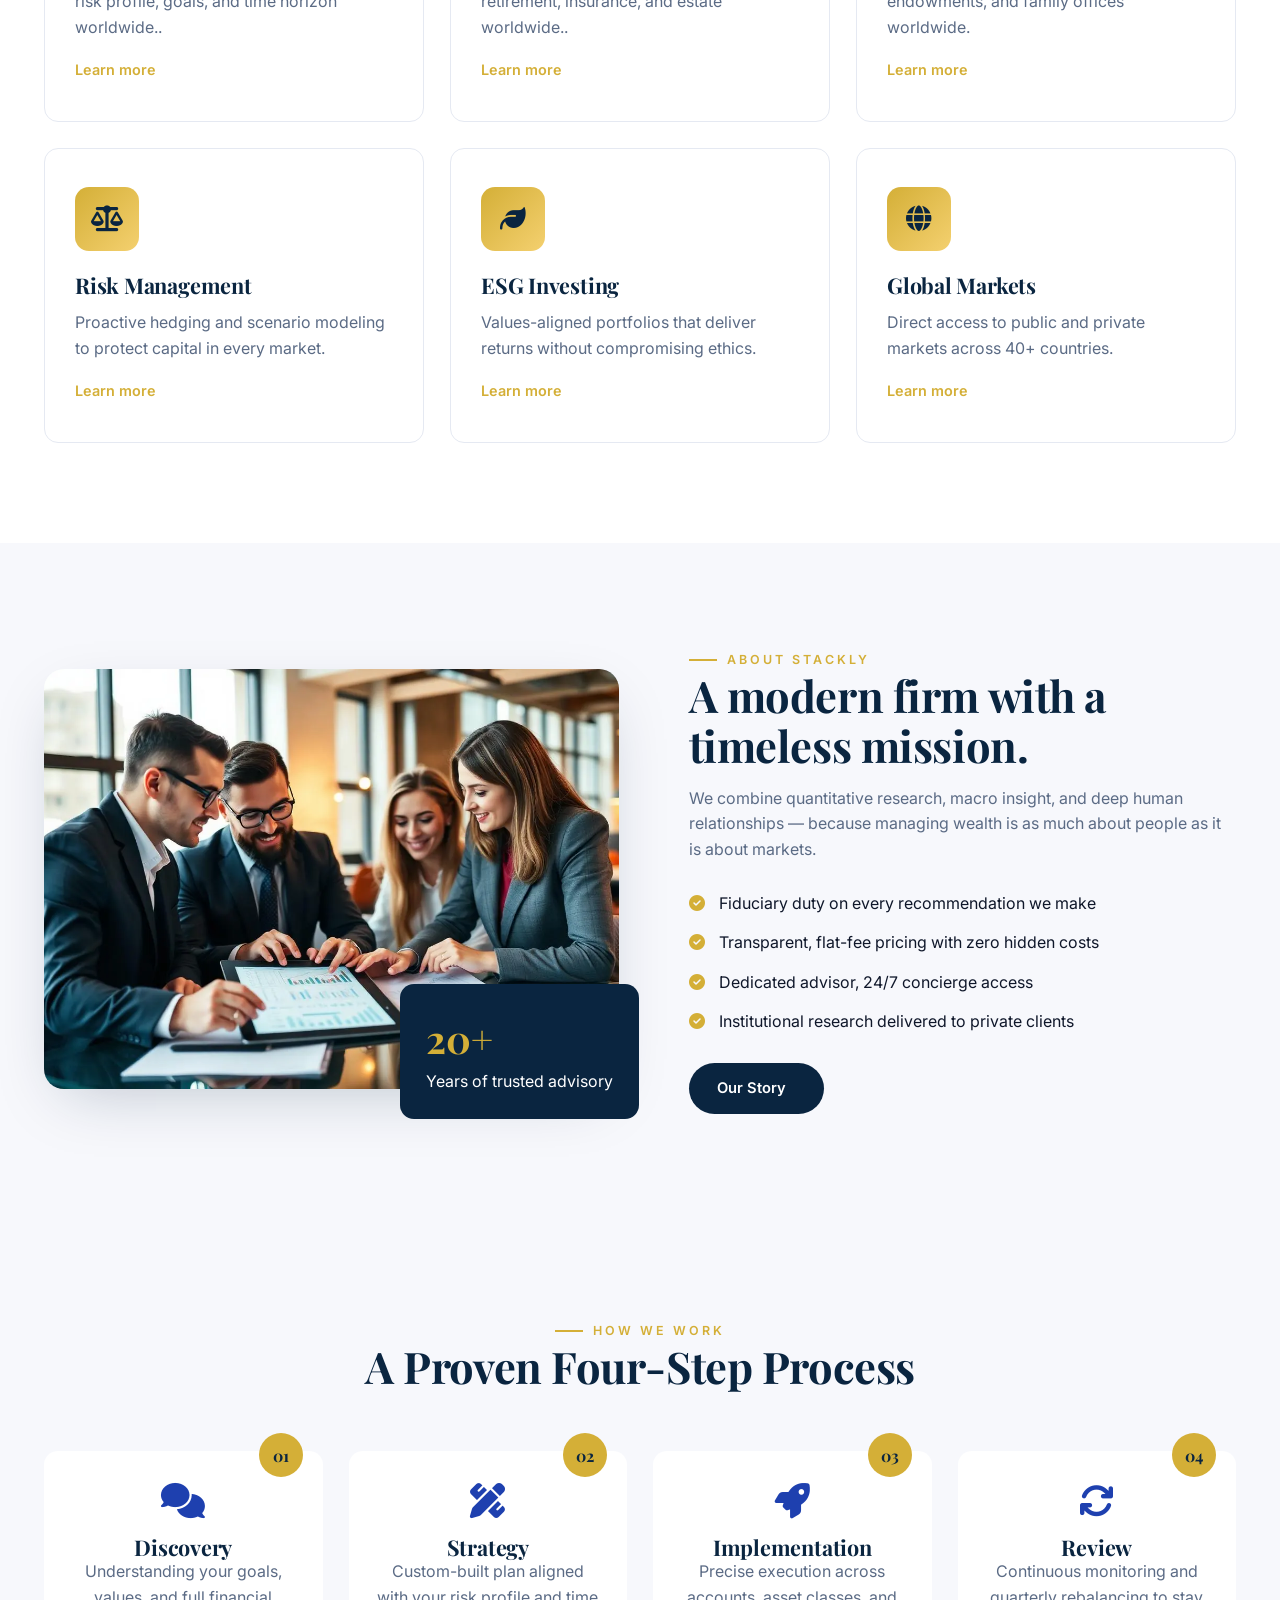
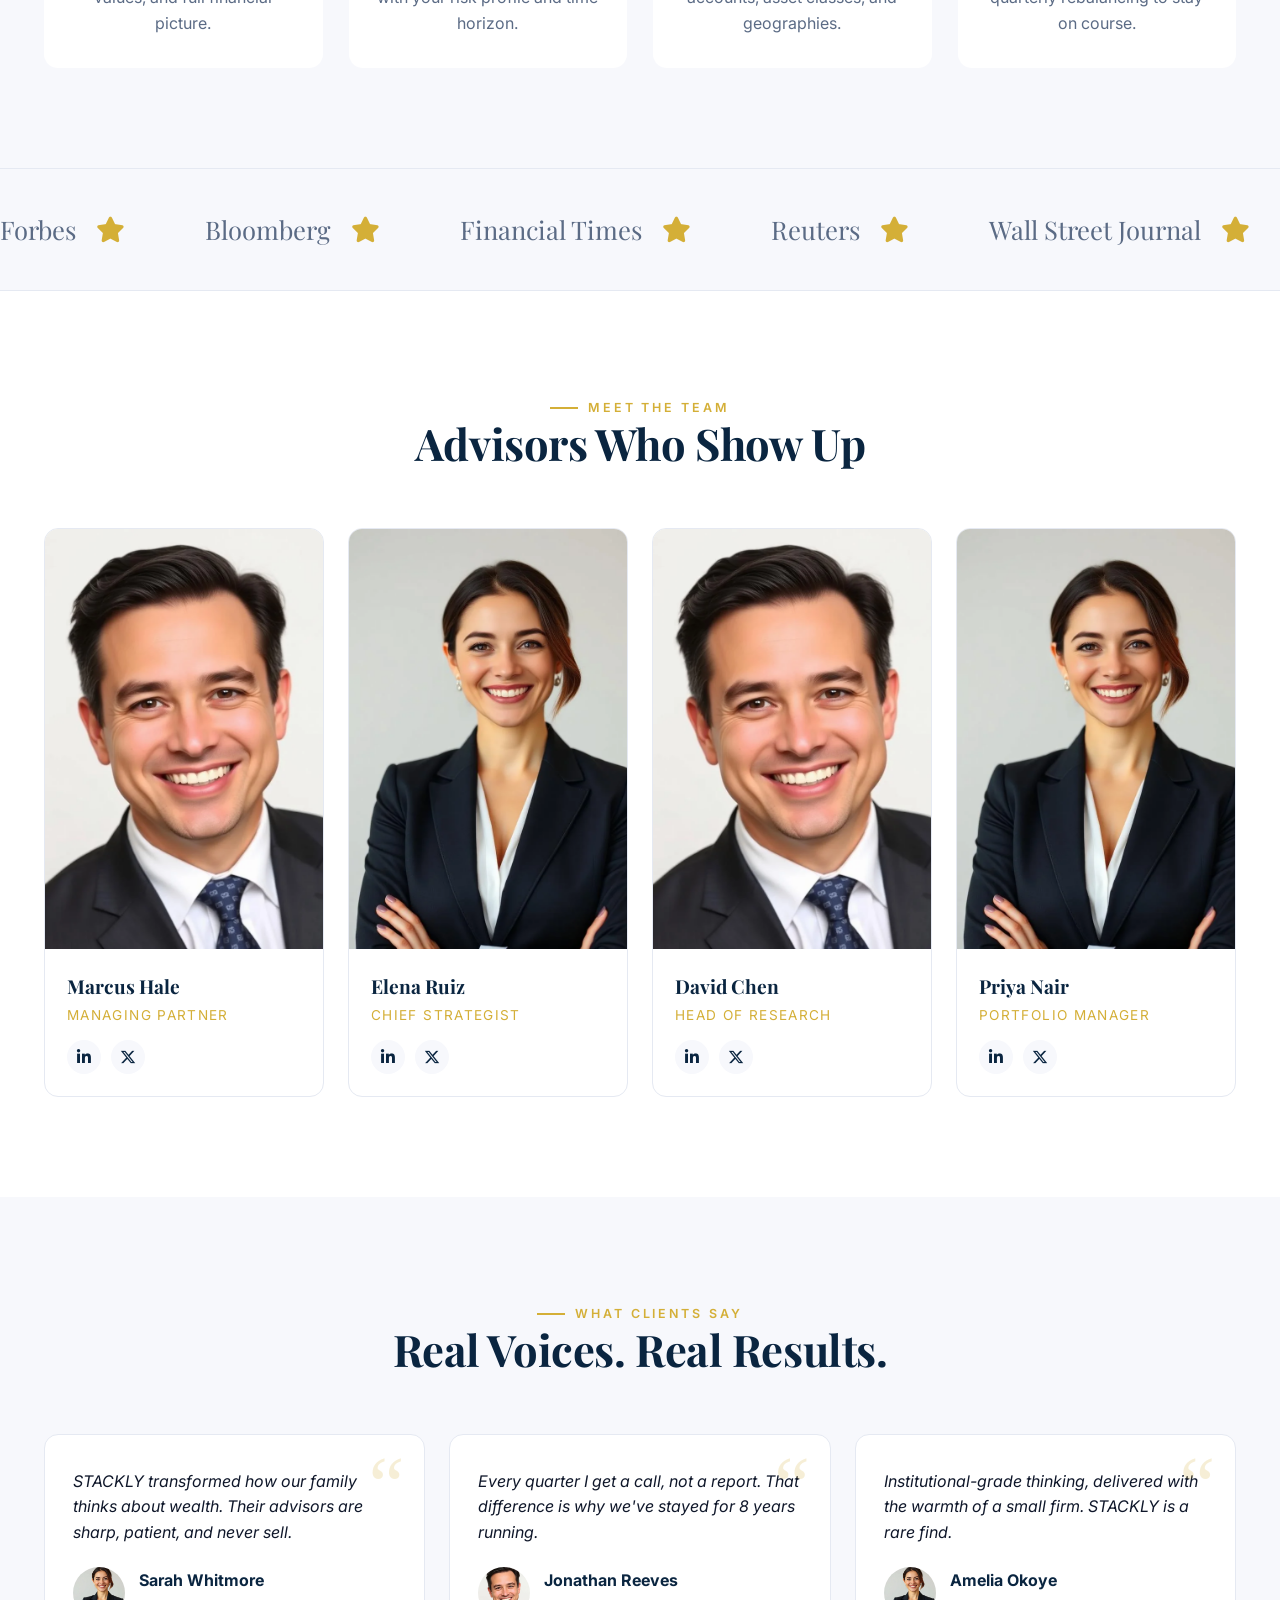
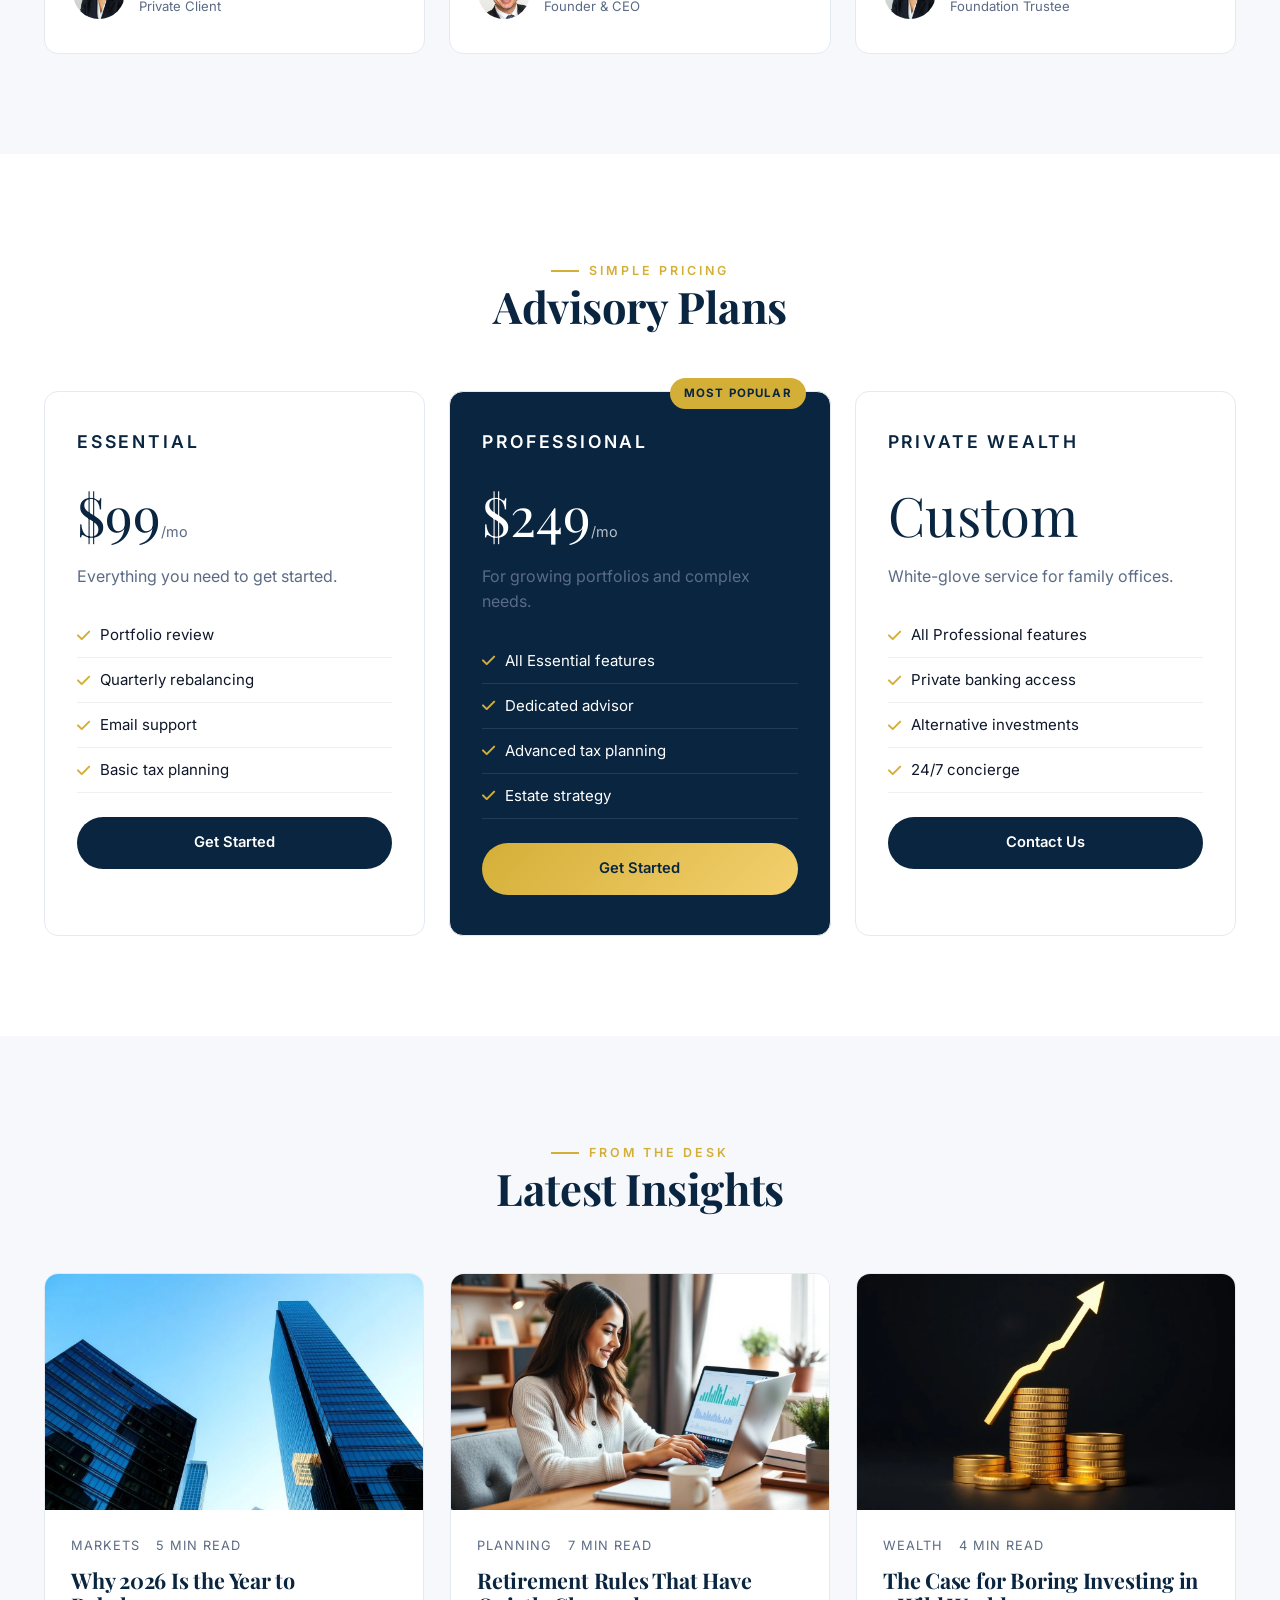
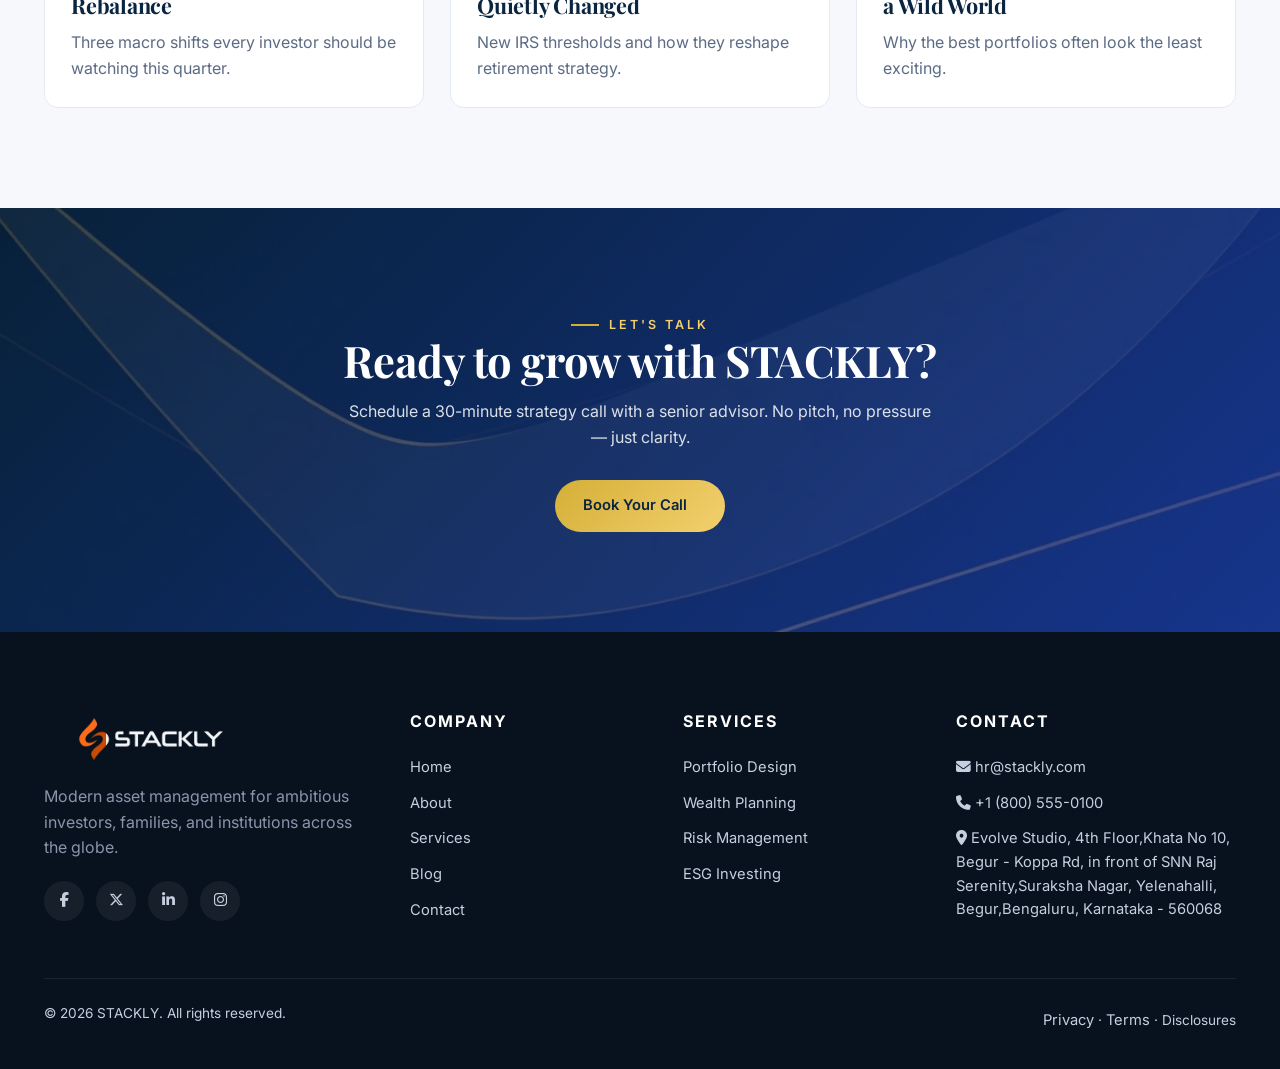
==== commit b942d060: "bugs" ====
--- a/index.html
+++ b/index.html
@@ -226,7 +226,7 @@
           <a href="404error.html" data-social aria-label="Instagram"><i class="fa-brands fa-instagram"></i></a>
         </div>
       </div>
-      <div><h4>Company</h4><a href="index.html">Home</a><a href="/about.html">About</a><a href="./services.html">Services</a><a href="./blog.html">Blog</a><a href="./contact.html">Contact</a></div>
+      <div><h4>Company</h4><a href="index.html">Home</a><a href="./about.html">About</a><a href="./services.html">Services</a><a href="./blog.html">Blog</a><a href="./contact.html">Contact</a></div>
       <div><h4>Services</h4><a href="404error.html">Portfolio Design</a><a href="404error.html">Wealth Planning</a><a href="404error.html">Risk Management</a><a href="404error.html">ESG Investing</a></div>
       <div><h4>Contact</h4><a href="mailto:hello@stackly.com"><i class="fa-solid fa-envelope"></i> hr@stackly.com</a><a href="tel:+18005550100"><i class="fa-solid fa-phone"></i> +1 (800) 555-0100</a><a href="./contact.html"><i class="fa-solid fa-location-dot"></i> Evolve Studio, 4th Floor,Khata No 10, Begur - Koppa Rd, in front of SNN Raj Serenity,Suraksha Nagar, Yelenahalli, Begur,Bengaluru, Karnataka - 560068</a></div>
     </div>
--- a/css/style.css
+++ b/css/style.css
@@ -1,4 +1,4 @@
- /* STACKLY — Asset Management */
+﻿ /* STACKLY â€” Asset Management */
 :root{
   --bg:#0b1220;--bg2:#0f172a;--surface:#111a2e;--card:#141e36;
   --ink:#0b1220;--text:#0f172a;--muted:#5b6b85;--line:#e5e9f2;
@@ -31,6 +31,7 @@
 .btn-ghost{background:transparent;color:#fff;border:1px solid rgba(255,255,255,.3)}
 .btn-ghost:hover{background:#fff;color:var(--primary)}
 .form-error{color:#ff8f8f;font-size:.88rem;margin-top:10px;min-height:20px;width:100%;text-align:center}
+.form-success{color:#4caf50;font-size:.88rem;margin-top:10px;min-height:20px;width:100%;text-align:center;display:none}
 .btn i{transition:transform .3s var(--ease)}
 .btn:hover i{transform:translateX(4px)}
 
@@ -53,6 +54,7 @@
 .hero::before{content:"";position:absolute;top:-200px;right:-200px;width:600px;height:600px;background:radial-gradient(circle,rgba(212,175,55,.15),transparent 70%);animation:float 8s ease-in-out infinite}
 .hero::after{content:"";position:absolute;bottom:-100px;left:-100px;width:400px;height:400px;background:radial-gradient(circle,rgba(30,64,175,.12),transparent 70%);animation:float 10s ease-in-out infinite reverse}
 .hero-grid{display:grid;grid-template-columns:1fr 1fr;gap:60px;align-items:center;position:relative;z-index:2}
+.hero-content{padding:0 24px;max-width:620px}
 .hero-content .eyebrow{margin-bottom:24px}
 .hero-content h1{margin-bottom:24px;opacity:0;transform:translateY(18px);animation:heroTitleIn .9s var(--ease) forwards .35s}
 .hero-content h1 .rotator-text{display:inline-block;color:var(--primary);font-size:clamp(3rem,5vw,4.4rem);line-height:1.05;opacity:0;animation:heroTitleAccent .9s var(--ease) forwards .7s}
@@ -64,7 +66,7 @@
 
 .rotator-text{opacity:1;transition:opacity .3s ease}
 .rotator-fade-out{opacity:0}
-.hero-visual{position:relative;min-height:520px}
+.hero-visual{position:relative;min-height:520px;padding:0 24px}
 .hero-visual img{border-radius:24px;box-shadow:var(--shadow);animation:heroFloat 6s ease-in-out infinite;max-height:520px;width:auto;object-fit:cover}
 .hero-copy{opacity:0;animation:fadeUp .9s var(--ease) forwards;animation-delay:1.15s;color:var(--text);margin-top:18px;max-width:520px;line-height:1.75;}
 .hero-badge{position:absolute;background:#fff;padding:16px 20px;border-radius:14px;box-shadow:var(--shadow);display:flex;align-items:center;gap:12px;animation:heroFloat 5s ease-in-out infinite}
@@ -279,7 +281,7 @@
 .footer .brand-logo{height:42px;width:auto;filter:none;margin-bottom:18px;display:block}
 .brand-text{display:block;color:#fff;font-size:1rem;font-weight:700;letter-spacing:.16em;text-transform:uppercase;margin-top:4px}
 /* dashboard side-brand text matching nav color */
-/* .side-brand .brand-text removed — dashboard uses logo only */
+/* .side-brand .brand-text removed â€” dashboard uses logo only */
 .footer .socials{display:flex;gap:12px;margin-top:20px}
 .footer .socials a{width:40px;height:40px;border-radius:50%;background:rgba(255,255,255,.06);display:grid;place-items:center;padding:0}
 .footer .socials a:hover{background:var(--gold);color:var(--primary);padding:0}
@@ -410,7 +412,7 @@
 @media (max-width:960px){
   .hero-grid,.about-grid,.contact-grid,.login-wrap{grid-template-columns:1fr;gap:40px}
   .svc-grid,.team-grid,.proc-grid,.test-grid,.blog-grid,.price-grid,.stats-grid,.k-grid{grid-template-columns:1fr 1fr}
-  .footer-grid{grid-template-columns:1fr 1fr}
+  .footer-grid{grid-template-columns:1fr}
   .login-side{padding:40px;min-height:240px}
   .login-form{padding:40px 24px}
   .nav-links{position:fixed;top:70px;right:-100%;background:#fff;flex-direction:column;padding:30px;width:260px;height:calc(100vh - 70px);box-shadow:var(--shadow);gap:20px;transition:.4s;align-items:flex-start}
@@ -426,7 +428,20 @@
   .hero-badge{display:none}
 }
 @media (max-width:600px){
+  .hero{padding:80px 0 60px}
   .svc-grid,.team-grid,.proc-grid,.test-grid,.blog-grid,.price-grid,.stats-grid,.k-grid,.footer-grid{grid-template-columns:1fr}
-  .section{padding:70px 0}
+  .section{padding:60px 0}
   .price.pop{transform:none}
-}+  .container{padding:0 16px}
+  .nav-inner{gap:12px;padding:0 12px}
+  .nav-logo{padding:6px 10px}
+  .nav-logo-img{height:32px}
+  .nav-cta{gap:8px}
+  .footer{padding:50px 0 20px}
+  .footer-grid{gap:28px;margin-bottom:28px}
+  .footer-grid > div{text-align:left}
+  .footer a{display:block;padding:8px 0}
+  .footer h4{margin-bottom:14px}
+  .socials{justify-content:center}
+  .hero-grid{gap:30px;padding:60px 0 40px}
+}
